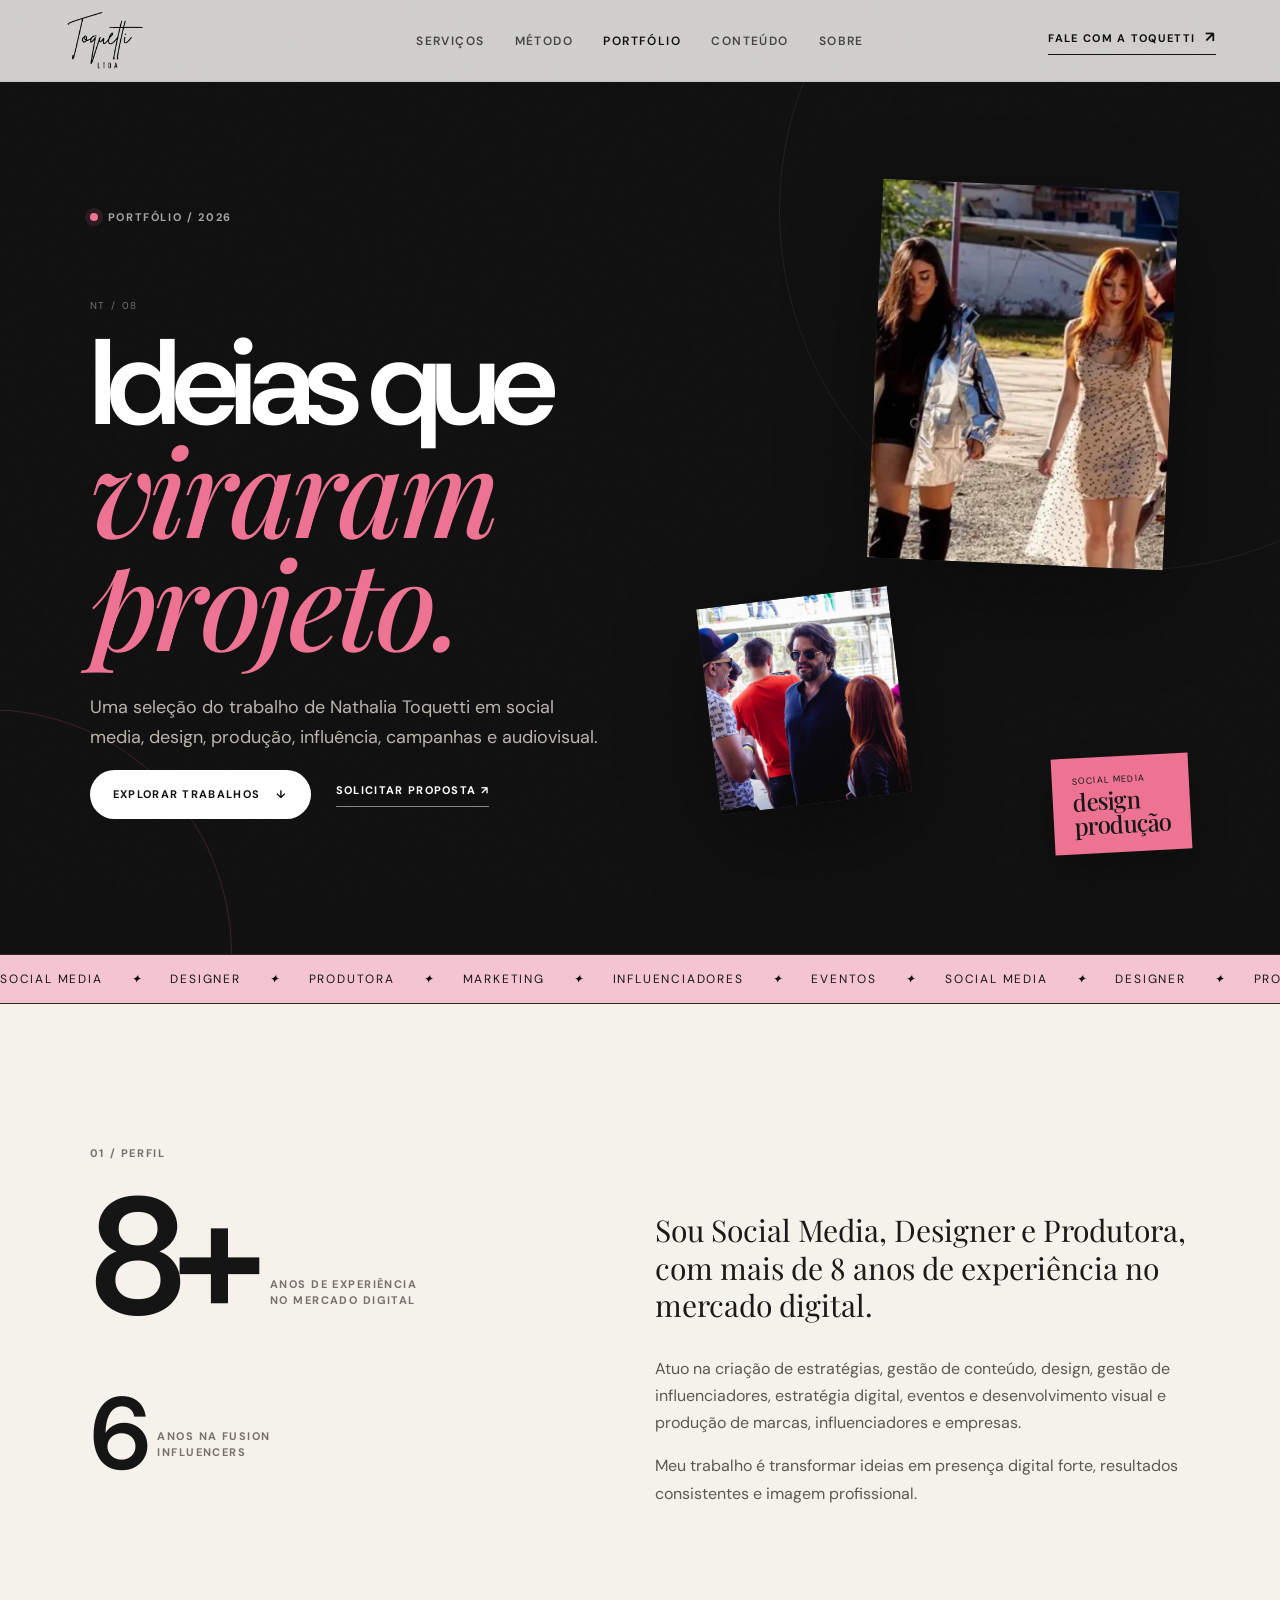
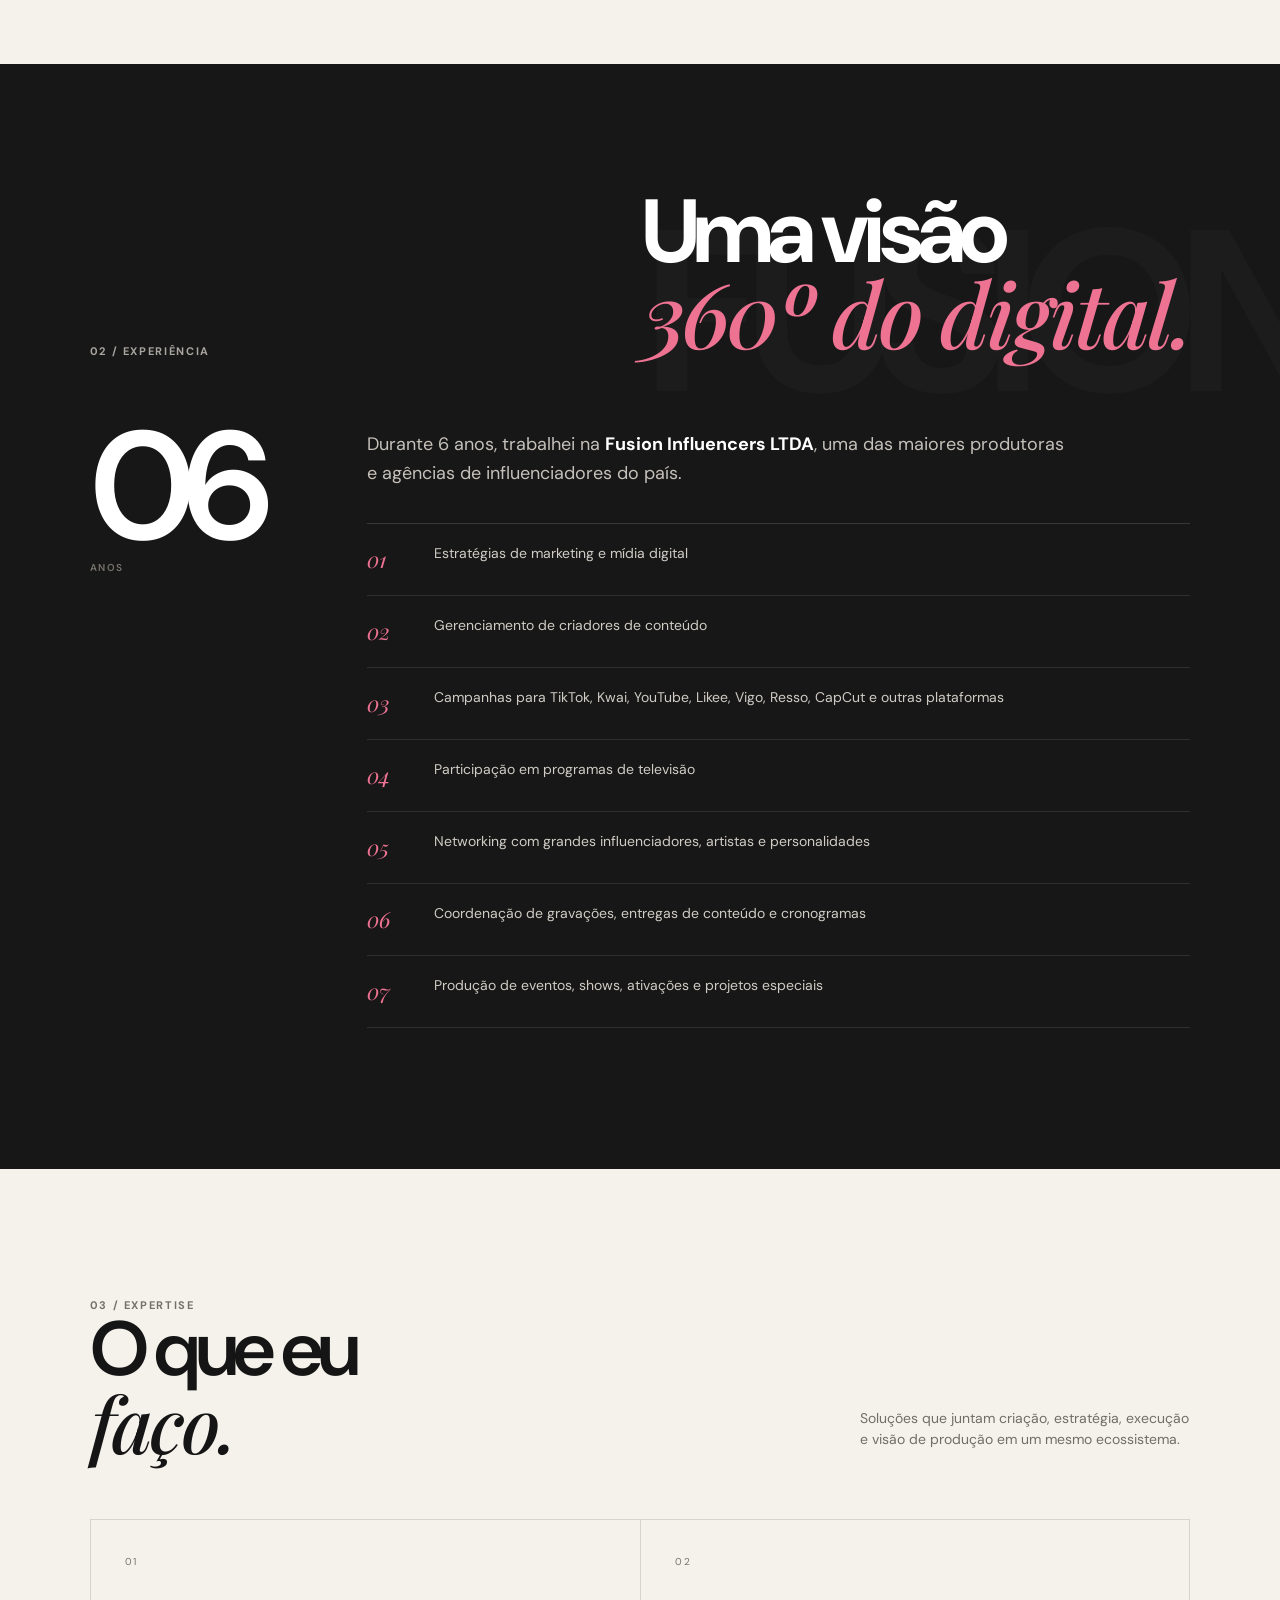
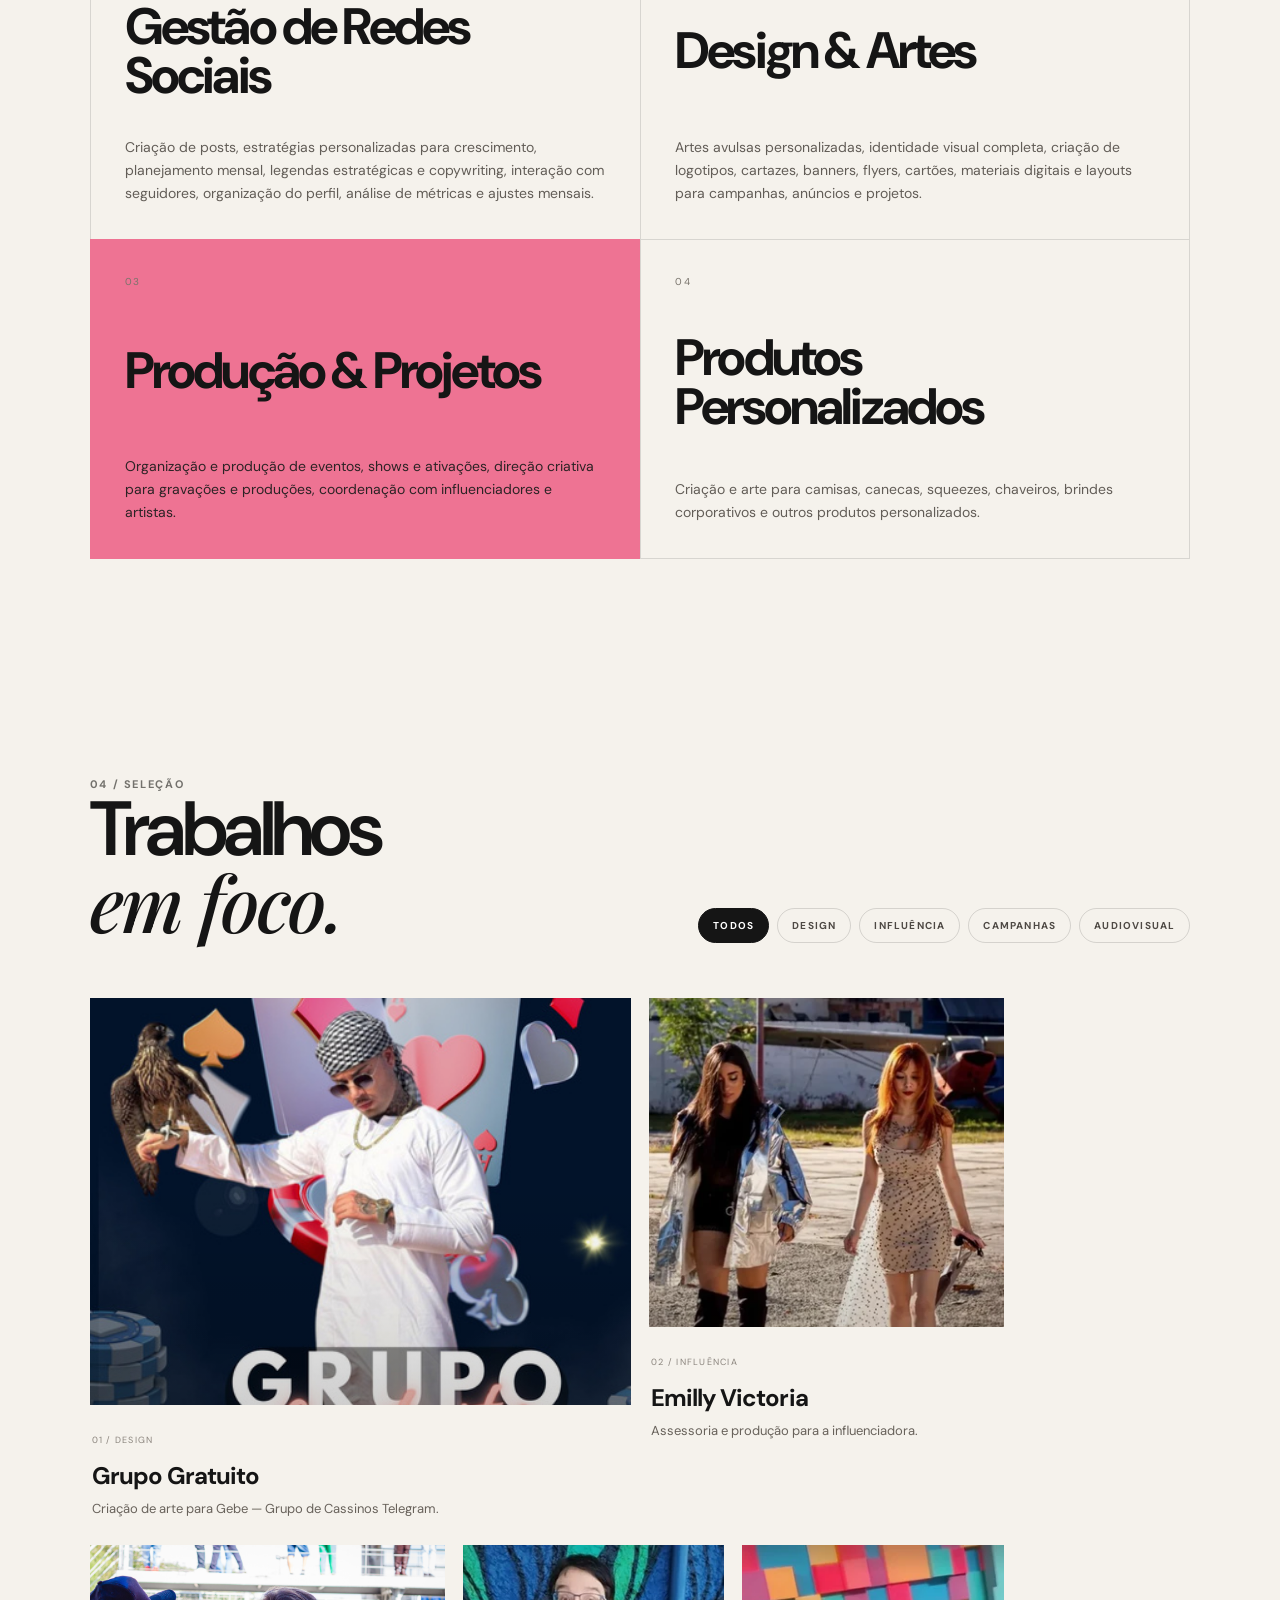
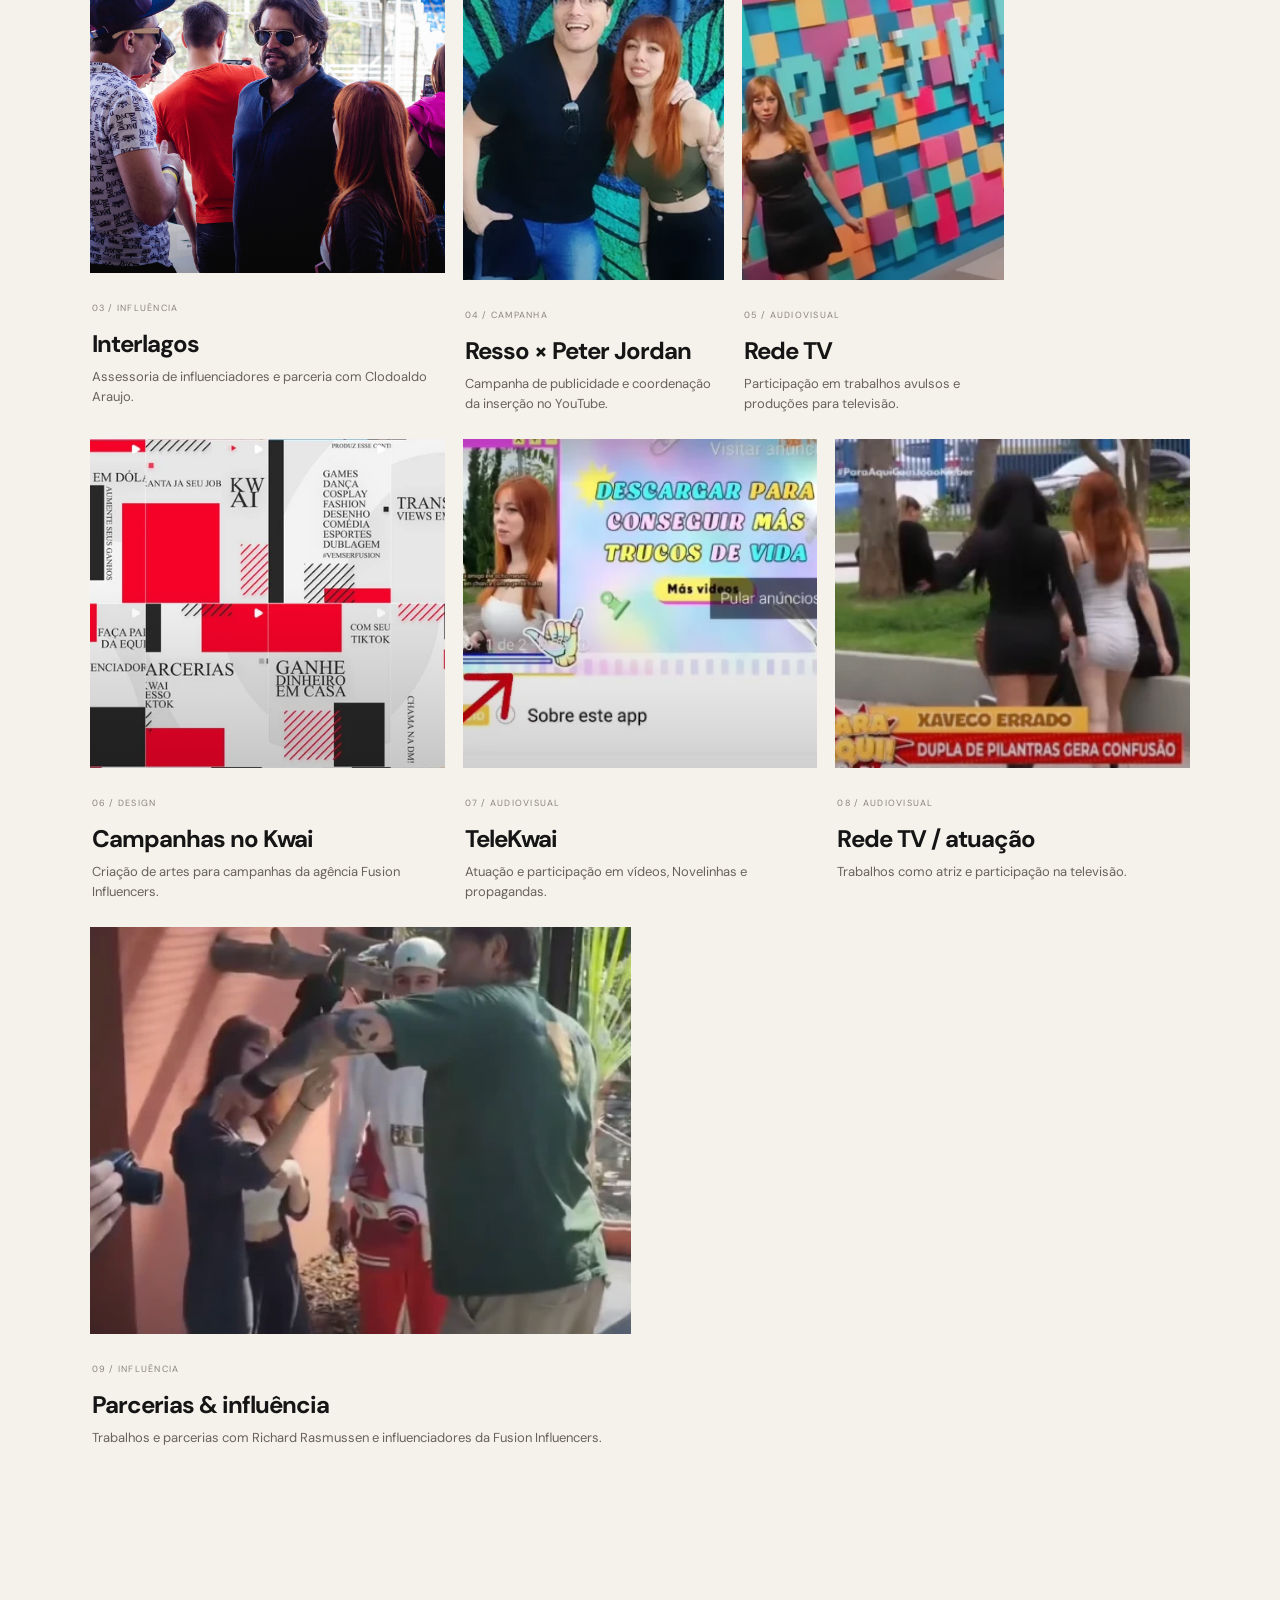
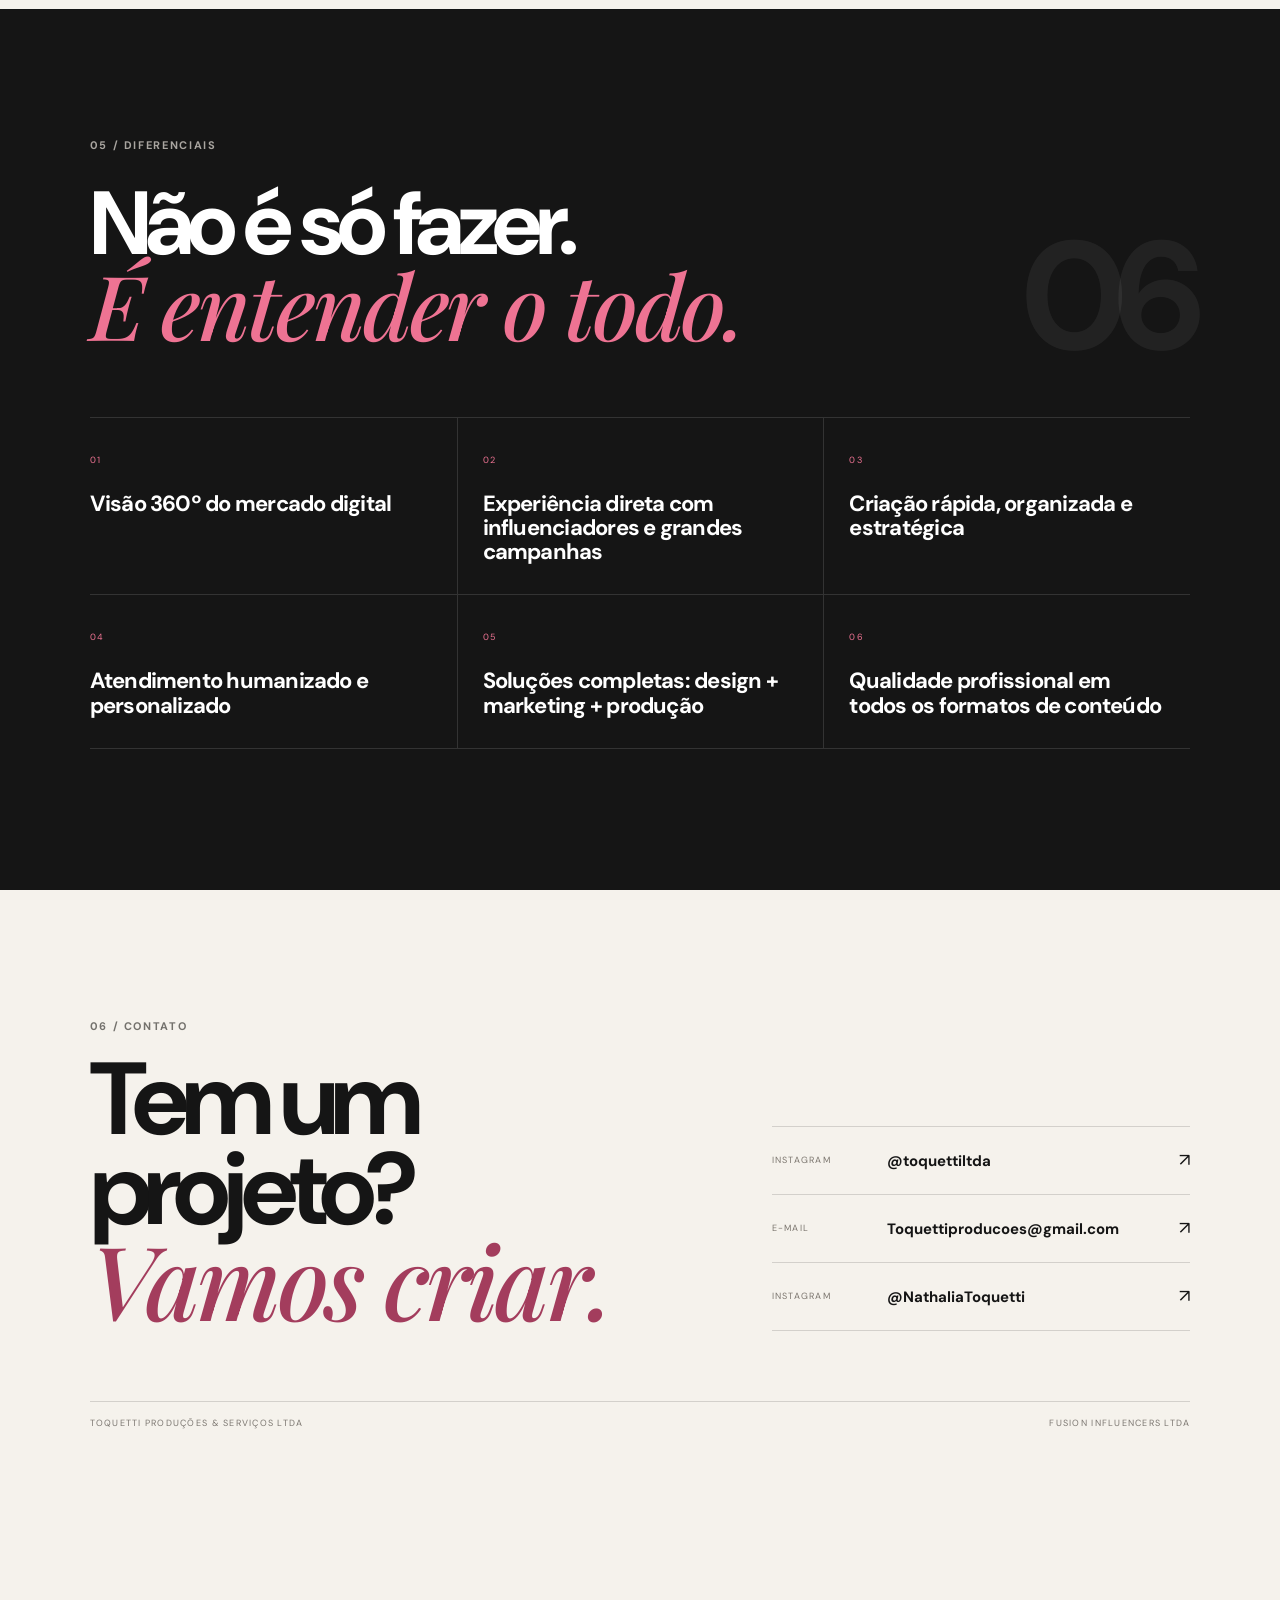
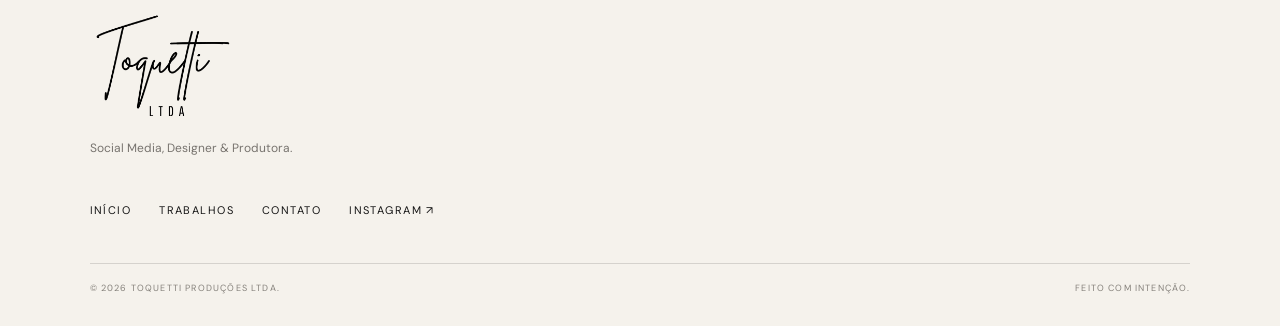
==== portfolio.html @ 1e3895ed "Atualização da logo e adicionando portfolio" ====
<!doctype html>
<html lang="pt-BR">
<head>
  <meta charset="utf-8">
  <meta name="viewport" content="width=device-width, initial-scale=1">
  <title>Portfólio | Nathalia Toquetti</title>
  <meta name="description" content="Portfólio de Nathalia Toquetti — Social Media, Designer & Produtora. Estratégia, design, influenciadores, campanhas, produção e projetos digitais.">
  <meta name="theme-color" content="#151515">
  <link rel="icon" type="image/png" href="assets/toquetti-logo.png">
  <link rel="preconnect" href="https://fonts.googleapis.com">
  <link rel="preconnect" href="https://fonts.gstatic.com" crossorigin>
  <link href="https://fonts.googleapis.com/css2?family=DM+Sans:wght@400;500;600;700&family=Playfair+Display:ital,wght@0,500;0,600;1,500&display=swap" rel="stylesheet">
  <link rel="stylesheet" href="styles.css">
  <link rel="stylesheet" href="portfolio.css">
</head>
<body class="portfolio-page">
  <div class="noise" aria-hidden="true"></div>
  <header class="site-header" id="top">
    <a class="brand" href="index.html" aria-label="Toquetti, voltar ao início">
      <img src="assets/toquetti-logo.png" alt="Logo Toquetti LTDA">
    </a>
    <nav class="nav" aria-label="Navegação principal">
      <a href="index.html#servicos">Serviços</a>
      <a href="index.html#metodo">Método</a>
      <a href="portfolio.html" aria-current="page">Portfólio</a>
      <a href="index.html#conteudo">Conteúdo</a>
      <a href="index.html#sobre">Sobre</a>
    </nav>
    <a class="header-cta" href="https://www.instagram.com/toquettiltda/" target="_blank" rel="noreferrer">fale com a Toquetti <span>↗</span></a>
  </header>

  <main>
    <section class="portfolio-hero">
      <div class="portfolio-hero-grid">
        <div class="portfolio-hero-copy reveal">
          <div class="eyebrow light"><span class="dot"></span> portfólio / 2026</div>
          <div class="portfolio-index">NT / 08</div>
          <h1>Ideias que<br><em>viraram projeto.</em></h1>
          <p>Uma seleção do trabalho de Nathalia Toquetti em social media, design, produção, influência, campanhas e audiovisual.</p>
          <div class="hero-actions">
            <a class="btn btn-light" href="#trabalhos">explorar trabalhos <span>↓</span></a>
            <a class="portfolio-text-link" href="https://www.instagram.com/toquettiltda/" target="_blank" rel="noreferrer">solicitar proposta <span>↗</span></a>
          </div>
        </div>
        <div class="portfolio-hero-media reveal reveal-delay-1">
          <div class="portfolio-hero-photo photo-main"><img src="assets/portfolio/emilly-victoria.webp" alt="Assessoria e produção para a influenciadora Emilly Victoria"></div>
          <div class="portfolio-hero-photo photo-side"><img src="assets/portfolio/clodoaldo-interlagos.jpg" alt="Assessoria de influenciadores e parceria no cartódromo de Interlagos - SP"></div>
          <div class="floating-label"><span>social media</span><strong>design</strong><strong>produção</strong></div>
        </div>
      </div>
    </section>

    <section class="portfolio-marquee" aria-label="Especialidades">
      <div class="marquee-track">
        <span>social media</span><i>✦</i><span>designer</span><i>✦</i><span>produtora</span><i>✦</i><span>marketing</span><i>✦</i><span>influenciadores</span><i>✦</i><span>eventos</span><i>✦</i>
        <span>social media</span><i>✦</i><span>designer</span><i>✦</i><span>produtora</span><i>✦</i><span>marketing</span><i>✦</i><span>influenciadores</span><i>✦</i><span>eventos</span><i>✦</i>
      </div>
    </section>

    <section class="portfolio-intro section-pad">
      <div class="section-kicker">01 / perfil</div>
      <div class="portfolio-intro-grid">
        <div>
          <div class="portfolio-bigline">8+ <span>anos de experiência<br>no mercado digital</span></div>
          <div class="portfolio-bigline small">6 <span>anos na Fusion<br>Influencers</span></div>
        </div>
        <div class="portfolio-intro-copy">
          <p class="lead">Sou Social Media, Designer e Produtora, com mais de 8 anos de experiência no mercado digital.</p>
          <p>Atuo na criação de estratégias, gestão de conteúdo, design, gestão de influenciadores, estratégia digital, eventos e desenvolvimento visual e produção de marcas, influenciadores e empresas.</p>
          <p>Meu trabalho é transformar ideias em presença digital forte, resultados consistentes e imagem profissional.</p>
        </div>
      </div>
    </section>

    <section class="experience section-pad">
      <div class="experience-top">
        <div class="section-kicker light">02 / experiência</div>
        <h2>Uma visão<br><em>360º do digital.</em></h2>
      </div>
      <div class="experience-grid">
        <div class="experience-years">06 <span>anos</span></div>
        <div class="experience-copy">
          <p>Durante 6 anos, trabalhei na <strong>Fusion Influencers LTDA</strong>, uma das maiores produtoras e agências de influenciadores do país.</p>
          <div class="experience-list">
            <div><span>01</span>Estratégias de marketing e mídia digital</div>
            <div><span>02</span>Gerenciamento de criadores de conteúdo</div>
            <div><span>03</span>Campanhas para TikTok, Kwai, YouTube, Likee, Vigo, Resso, CapCut e outras plataformas</div>
            <div><span>04</span>Participação em programas de televisão</div>
            <div><span>05</span>Networking com grandes influenciadores, artistas e personalidades</div>
            <div><span>06</span>Coordenação de gravações, entregas de conteúdo e cronogramas</div>
            <div><span>07</span>Produção de eventos, shows, ativações e projetos especiais</div>
          </div>
        </div>
      </div>
    </section>

    <section class="portfolio-services section-pad">
      <div class="section-head">
        <div><div class="section-kicker">03 / expertise</div><h2>O que eu<br><em>faço.</em></h2></div>
        <p>Soluções que juntam criação, estratégia, execução e visão de produção em um mesmo ecossistema.</p>
      </div>
      <div class="expertise-grid">
        <article><span>01</span><h3>Gestão de Redes Sociais</h3><p>Criação de posts, estratégias personalizadas para crescimento, planejamento mensal, legendas estratégicas e copywriting, interação com seguidores, organização do perfil, análise de métricas e ajustes mensais.</p></article>
        <article><span>02</span><h3>Design & Artes</h3><p>Artes avulsas personalizadas, identidade visual completa, criação de logotipos, cartazes, banners, flyers, cartões, materiais digitais e layouts para campanhas, anúncios e projetos.</p></article>
        <article class="pink-card"><span>03</span><h3>Produção & Projetos</h3><p>Organização e produção de eventos, shows e ativações, direção criativa para gravações e produções, coordenação com influenciadores e artistas.</p></article>
        <article><span>04</span><h3>Produtos Personalizados</h3><p>Criação e arte para camisas, canecas, squeezes, chaveiros, brindes corporativos e outros produtos personalizados.</p></article>
      </div>
    </section>

    <section class="work-section section-pad" id="trabalhos">
      <div class="section-head work-head">
        <div><div class="section-kicker">04 / seleção</div><h2>Trabalhos<br><em>em foco.</em></h2></div>
        <div class="filter-row" role="group" aria-label="Filtrar trabalhos">
          <button class="filter-btn is-active" data-filter="all">Todos</button>
          <button class="filter-btn" data-filter="design">Design</button>
          <button class="filter-btn" data-filter="influencia">Influência</button>
          <button class="filter-btn" data-filter="campanhas">Campanhas</button>
          <button class="filter-btn" data-filter="audiovisual">Audiovisual</button>
        </div>
      </div>

      <div class="work-grid">
        <article class="work-card work-wide" data-category="design" data-title="Criação de arte para Gebe — Grupo de Cassinos Telegram" data-type="Design & Artes" data-image="assets/portfolio/grupo-graffiti.jpg">
          <button class="work-media" aria-label="Abrir projeto Grupo Gratuito"><img src="assets/portfolio/grupo-graffiti.jpg" alt="Criação de arte para Gebe Grupo de Cassinos Telegram" loading="lazy"><span class="work-open">abrir projeto <b>↗</b></span></button>
          <div class="work-meta"><span>01 / design</span><h3>Grupo Gratuito</h3><p>Criação de arte para Gebe — Grupo de Cassinos Telegram.</p></div>
        </article>

        <article class="work-card" data-category="influencia" data-title="Assessoria e Produção para a Influenciadora Emilly Victoria" data-type="Influenciadores & Produção" data-image="assets/portfolio/emilly-victoria.webp">
          <button class="work-media" aria-label="Abrir projeto Emilly Victoria"><img src="assets/portfolio/emilly-victoria.webp" alt="Assessoria e Produção para a Influenciadora Emilly Victoria" loading="lazy"><span class="work-open">abrir projeto <b>↗</b></span></button>
          <div class="work-meta"><span>02 / influência</span><h3>Emilly Victoria</h3><p>Assessoria e produção para a influenciadora.</p></div>
        </article>

        <article class="work-card" data-category="influencia" data-title="Assessoria de Influenciadores e parceria com Clodoaldo Araujo, no cartódromo de Interlagos - SP" data-type="Influenciadores & Eventos" data-image="assets/portfolio/clodoaldo-interlagos.jpg">
          <button class="work-media" aria-label="Abrir projeto Interlagos"><img src="assets/portfolio/clodoaldo-interlagos.jpg" alt="Assessoria de influenciadores e parceria com Clodoaldo Araujo no cartódromo de Interlagos - SP" loading="lazy"><span class="work-open">abrir projeto <b>↗</b></span></button>
          <div class="work-meta"><span>03 / influência</span><h3>Interlagos</h3><p>Assessoria de influenciadores e parceria com Clodoaldo Araujo.</p></div>
        </article>

        <article class="work-card work-tall" data-category="campanhas" data-title="Campanha de Publicidade do aplicativo Resso, coordenando a inserção no YouTube do Peter Jordan" data-type="Campanha de Publicidade" data-image="assets/portfolio/resso-peter-jordan.webp">
          <button class="work-media" aria-label="Abrir campanha Resso"><img src="assets/portfolio/resso-peter-jordan.webp" alt="Campanha de publicidade do aplicativo Resso coordenada por Nathalia Toquetti" loading="lazy"><span class="work-open">abrir projeto <b>↗</b></span></button>
          <div class="work-meta"><span>04 / campanha</span><h3>Resso × Peter Jordan</h3><p>Campanha de publicidade e coordenação da inserção no YouTube.</p></div>
        </article>

        <article class="work-card work-tall" data-category="audiovisual" data-title="Participação na Rede TV em trabalhos avulsos" data-type="Audiovisual / TV" data-image="assets/portfolio/rede-tv.webp">
          <button class="work-media" aria-label="Abrir projeto Rede TV"><img src="assets/portfolio/rede-tv.webp" alt="Participação na Rede TV em trabalhos avulsos" loading="lazy"><span class="work-open">abrir projeto <b>↗</b></span></button>
          <div class="work-meta"><span>05 / audiovisual</span><h3>Rede TV</h3><p>Participação em trabalhos avulsos e produções para televisão.</p></div>
        </article>

        <article class="work-card" data-category="design" data-title="Criação de artes para campanhas no Kwai para agência Fusion Influencers" data-type="Design & Campanhas" data-image="assets/portfolio/campanhas-kwai.webp">
          <button class="work-media" aria-label="Abrir projeto Kwai"><img src="assets/portfolio/campanhas-kwai.webp" alt="Criação de artes para campanhas no Kwai para agência Fusion Influencers" loading="lazy"><span class="work-open">abrir projeto <b>↗</b></span></button>
          <div class="work-meta"><span>06 / design</span><h3>Campanhas no Kwai</h3><p>Criação de artes para campanhas da agência Fusion Influencers.</p></div>
        </article>

        <article class="work-card" data-category="audiovisual" data-title="Trabalhos como atriz e participação em vídeos no TeleKwai, Novelinhas e Propagandas" data-type="Audiovisual" data-image="assets/portfolio/telekwai.webp">
          <button class="work-media" aria-label="Abrir projeto TeleKwai"><img src="assets/portfolio/telekwai.webp" alt="Trabalhos como atriz e participação em vídeos no TeleKwai Novelinhas e Propagandas" loading="lazy"><span class="work-open">abrir projeto <b>↗</b></span></button>
          <div class="work-meta"><span>07 / audiovisual</span><h3>TeleKwai</h3><p>Atuação e participação em vídeos, Novelinhas e propagandas.</p></div>
        </article>

        <article class="work-card" data-category="audiovisual" data-title="Trabalhos como atriz e participação na Rede TV" data-type="Audiovisual / TV" data-image="assets/portfolio/rede-tv-atriz.webp">
          <button class="work-media" aria-label="Abrir projeto Rede TV atriz"><img src="assets/portfolio/rede-tv-atriz.webp" alt="Trabalhos como atriz e participação na Rede TV" loading="lazy"><span class="work-open">abrir projeto <b>↗</b></span></button>
          <div class="work-meta"><span>08 / audiovisual</span><h3>Rede TV / atuação</h3><p>Trabalhos como atriz e participação na televisão.</p></div>
        </article>

        <article class="work-card work-wide" data-category="influencia" data-title="Trabalhos e parcerias com Richard Rasmussen e influenciadores da Fusion Influencers" data-type="Influenciadores & Parcerias" data-image="assets/portfolio/richard-rasmussen.webp">
          <button class="work-media" aria-label="Abrir projeto Richard Rasmussen"><img src="assets/portfolio/richard-rasmussen.webp" alt="Trabalhos e parcerias com Richard Rasmussen e influenciadores da Fusion Influencers" loading="lazy"><span class="work-open">abrir projeto <b>↗</b></span></button>
          <div class="work-meta"><span>09 / influência</span><h3>Parcerias & influência</h3><p>Trabalhos e parcerias com Richard Rasmussen e influenciadores da Fusion Influencers.</p></div>
        </article>
      </div>
    </section>

    <section class="differentials">
      <div class="section-pad">
        <div class="section-kicker light">05 / diferenciais</div>
        <div class="diff-head"><h2>Não é só fazer.<br><em>É entender o todo.</em></h2><span>06</span></div>
        <div class="diff-grid">
          <div><span>01</span><h3>Visão 360º do mercado digital</h3></div>
          <div><span>02</span><h3>Experiência direta com influenciadores e grandes campanhas</h3></div>
          <div><span>03</span><h3>Criação rápida, organizada e estratégica</h3></div>
          <div><span>04</span><h3>Atendimento humanizado e personalizado</h3></div>
          <div><span>05</span><h3>Soluções completas: design + marketing + produção</h3></div>
          <div><span>06</span><h3>Qualidade profissional em todos os formatos de conteúdo</h3></div>
        </div>
      </div>
    </section>

    <section class="portfolio-contact section-pad" id="contato">
      <div class="portfolio-contact-grid">
        <div>
          <div class="section-kicker">06 / contato</div>
          <h2>Tem um projeto?<br><em>Vamos criar.</em></h2>
        </div>
        <div class="contact-links">
          <a href="https://www.instagram.com/toquettiltda/" target="_blank" rel="noreferrer"><span>Instagram</span><strong>@toquettiltda</strong><b>↗</b></a>
          <a href="mailto:Toquettiproducoes@gmail.com"><span>E-mail</span><strong>Toquettiproducoes@gmail.com</strong><b>↗</b></a>
          <a href="https://www.instagram.com/NathaliaToquetti/" target="_blank" rel="noreferrer"><span>Instagram</span><strong>@NathaliaToquetti</strong><b>↗</b></a>
        </div>
      </div>
      <div class="company-strip"><span>Toquetti Produções & Serviços LTDA</span><span>Fusion Influencers LTDA</span></div>
    </section>
  </main>

  <footer class="footer section-pad portfolio-footer">
    <div class="footer-brand"><img src="assets/toquetti-logo.png" alt="Toquetti LTDA"><p>Social Media, Designer & Produtora.</p></div>
    <div class="footer-links"><a href="index.html">início</a><a href="#trabalhos">trabalhos</a><a href="#contato">contato</a><a href="https://www.instagram.com/NathaliaToquetti/" target="_blank" rel="noreferrer">instagram ↗</a></div>
    <div class="footer-bottom"><span>© <span id="year"></span> Toquetti Produções Ltda.</span><span>feito com intenção.</span></div>
  </footer>

  <div class="project-modal" aria-hidden="true" role="dialog" aria-modal="true" aria-label="Detalhes do projeto">
    <div class="modal-backdrop" data-modal-close></div>
    <div class="modal-panel">
      <button class="modal-close" data-modal-close aria-label="Fechar">×</button>
      <div class="modal-image"><img src="" alt=""></div>
      <div class="modal-copy"><div class="modal-type"></div><h3 class="modal-title"></h3><p>Projeto apresentado no portfólio de Nathalia Toquetti.</p><a class="btn btn-dark" href="https://www.instagram.com/toquettiltda/" target="_blank" rel="noreferrer">falar sobre um projeto <span>↗</span></a></div>
    </div>
  </div>

  <script src="script.js"></script>
  <script src="portfolio.js"></script>
</body>
</html>
---- styles.css ----
:root{
  --ink:#111111;
  --paper:#f6f5f1;
  --white:#ffffff;
  --line:rgba(17,17,17,.14);
  --muted:#6f6d69;
  --pink:#ee7393;
  --pink-soft:#f5c4d2;
  --shadow:0 30px 80px rgba(17,17,17,.12);
  --display:'Playfair Display', Georgia, serif;
  --sans:'DM Sans', Arial, sans-serif;
}
*{box-sizing:border-box}
html{scroll-behavior:smooth}
body{margin:0;background:var(--paper);color:var(--ink);font-family:var(--sans);line-height:1.5;overflow-x:hidden}
body:before{content:"";position:fixed;inset:0;background:linear-gradient(120deg,transparent 30%,rgba(0,0,0,.018) 50%,transparent 70%);pointer-events:none;z-index:-1}
a{color:inherit;text-decoration:none}
img{max-width:100%;display:block}
button,a{ -webkit-tap-highlight-color:transparent}
.noise{position:fixed;inset:0;pointer-events:none;opacity:.035;z-index:20;background-image:url("data:image/svg+xml,%3Csvg viewBox='0 0 160 160' xmlns='http://www.w3.org/2000/svg'%3E%3Cfilter id='n'%3E%3CfeTurbulence type='fractalNoise' baseFrequency='.85' numOctaves='3' stitchTiles='stitch'/%3E%3C/filter%3E%3Crect width='100%25' height='100%25' filter='url(%23n)' opacity='.35'/%3E%3C/svg%3E")}
.site-header{height:82px;display:grid;grid-template-columns:1fr auto 1fr;align-items:center;gap:24px;padding:0 5vw;position:sticky;top:0;z-index:15;background:rgba(246,245,241,.84);backdrop-filter:blur(16px);border-bottom:1px solid rgba(17,17,17,.07)}
.brand img{width:82px;height:auto;object-fit:contain}
.nav{display:flex;gap:30px;font-size:12px;text-transform:uppercase;letter-spacing:.12em;font-weight:600}
.nav a{opacity:.72;transition:.2s}.nav a:hover{opacity:1}
.header-cta{justify-self:end;font-size:11px;text-transform:uppercase;letter-spacing:.12em;font-weight:700;border-bottom:1px solid var(--ink);padding-bottom:5px}
.header-cta span{font-size:15px;margin-left:5px}
.section-pad{padding-left:7vw;padding-right:7vw}
.hero{min-height:calc(100vh - 82px);display:grid;grid-template-columns:1.02fr .98fr;gap:4vw;align-items:center;padding-top:7vw;padding-bottom:7vw;position:relative}
.hero-copy{max-width:720px}
.eyebrow,.section-kicker{font-size:11px;font-weight:700;text-transform:uppercase;letter-spacing:.15em;color:#73716c}
.eyebrow{display:inline-flex;align-items:center;gap:10px}.dot{width:8px;height:8px;background:var(--pink);border-radius:50%;box-shadow:0 0 0 5px rgba(238,115,147,.12)}
h1{font-size:clamp(60px,9vw,138px);line-height:.86;letter-spacing:-.07em;margin:25px 0 30px;font-weight:600}
h1 em,h2 em{font-family:var(--display);font-weight:500;letter-spacing:-.035em}
.hero-lead{max-width:590px;font-size:clamp(16px,1.55vw,20px);line-height:1.62;color:#4f4d49;margin:0 0 34px}
.hero-actions{display:flex;align-items:center;gap:25px;flex-wrap:wrap}.btn{display:inline-flex;align-items:center;gap:16px;padding:16px 23px;border-radius:999px;text-transform:uppercase;letter-spacing:.12em;font-size:11px;font-weight:700;transition:transform .2s,box-shadow .2s}.btn:hover{transform:translateY(-2px);box-shadow:0 14px 30px rgba(0,0,0,.12)}.btn-dark{background:var(--ink);color:white}.btn-light{background:white;color:var(--ink)}.text-link,.arrow-link{font-size:11px;text-transform:uppercase;letter-spacing:.12em;font-weight:700}.text-link span,.arrow-link span{margin-left:8px;font-size:16px}.hero-meta{display:flex;align-items:center;gap:12px;margin-top:64px;font-size:10px;text-transform:uppercase;letter-spacing:.12em;color:#8a8883}.meta-line{width:34px;height:1px;background:#b9b7b1}
.hero-art{height:720px;position:relative;min-height:520px}.hero-card{position:absolute;background:#eee;box-shadow:var(--shadow);overflow:hidden}.hero-card img{width:100%;height:100%;object-fit:cover}.hero-card-main{width:min(440px,62%);aspect-ratio:.82;right:6%;top:6%;transform:rotate(3.2deg)}.hero-card-float{width:min(255px,38%);aspect-ratio:.8;left:5%;bottom:12%;transform:rotate(-7deg);box-shadow:0 20px 50px rgba(17,17,17,.17)}.hero-badge{position:absolute;right:0;bottom:8%;padding:17px 20px;border:1px solid var(--ink);background:var(--paper);font-size:10px;line-height:1.25;text-transform:uppercase;letter-spacing:.13em;transform:rotate(-4deg);z-index:3}.hero-badge strong{font-size:18px;letter-spacing:-.02em}.hero-orbit{position:absolute;border-radius:50%;border:1px solid rgba(17,17,17,.15)}.orbit-a{width:510px;height:510px;right:-6%;top:11%}.orbit-b{width:260px;height:260px;left:-2%;bottom:8%}
.marquee{overflow:hidden;border-top:1px solid var(--line);border-bottom:1px solid var(--line);background:#141414;color:white}.marquee-track{display:flex;width:max-content;align-items:center;gap:28px;padding:15px 0;font-size:12px;text-transform:uppercase;letter-spacing:.15em;animation:marquee 28s linear infinite}.marquee i{color:var(--pink);font-style:normal}@keyframes marquee{to{transform:translateX(-50%)}}
.intro{padding-top:11vw;padding-bottom:11vw}.intro-grid{display:grid;grid-template-columns:1.3fr .7fr;gap:9vw;margin-top:28px}.intro h2,.section-head h2,.method h2,.about h2{font-size:clamp(42px,6vw,82px);letter-spacing:-.06em;line-height:.94;font-weight:600;margin:0}.intro-text{align-self:end;font-size:17px;color:#5a5753}.intro-text p{margin:0 0 18px}.arrow-link{display:inline-block;margin-top:12px;border-bottom:1px solid var(--ink);padding-bottom:8px}
.section-head{display:flex;justify-content:space-between;align-items:end;gap:60px;margin-bottom:55px}.section-head>p{max-width:330px;color:#706e69;font-size:14px}.services{padding-bottom:12vw}.service-grid{display:grid;grid-template-columns:1fr 1fr}.service-card{min-height:390px;padding:34px;display:flex;flex-direction:column;justify-content:space-between;border:1px solid var(--line);position:relative;overflow:hidden;transition:transform .25s,box-shadow .25s}.service-card:hover{transform:translateY(-6px);box-shadow:0 24px 48px rgba(17,17,17,.08)}.service-card:nth-child(1),.service-card:nth-child(2){border-bottom:0}.service-card:nth-child(odd){border-right:0}.service-card h3{font-size:clamp(34px,4vw,55px);margin:15px 0 14px;letter-spacing:-.06em;line-height:.92}.service-card p{max-width:380px;color:#5c5954;font-size:14px}.service-card a{display:inline-block;margin-top:18px;font-size:10px;text-transform:uppercase;letter-spacing:.13em;font-weight:700;border-bottom:1px solid currentColor;padding-bottom:6px}.service-label{font-size:10px;text-transform:uppercase;letter-spacing:.14em}.service-symbol{position:absolute;right:32px;top:28px;font-size:36px}.number{font-size:10px;opacity:.55}.service-dark{background:var(--ink);color:white;border-color:var(--ink)}.service-dark p{color:#b9b6af}.service-dark a{color:white}.service-pink{background:var(--pink);border-color:var(--pink)}.service-pink p{color:#27201f}.service-pink a{color:#241d1f}
.manifesto{background:#171717;color:white;min-height:630px;display:flex;align-items:center;justify-content:center;padding:80px 7vw;position:relative;overflow:hidden}.manifesto:before,.manifesto:after{content:"";position:absolute;border-radius:50%;border:1px solid rgba(255,255,255,.13)}.manifesto:before{width:600px;height:600px;right:-170px;top:-170px}.manifesto:after{width:440px;height:440px;left:-140px;bottom:-160px}.manifesto-inner{text-align:center;position:relative;z-index:1}.manifesto-small{font-size:10px;letter-spacing:.18em;text-transform:uppercase;color:#aaa7a1}.manifesto h2{font-size:clamp(64px,11vw,150px);line-height:.86;letter-spacing:-.07em;margin:18px 0 48px}.manifesto h2 em{color:var(--pink)}.manifesto-mark{font-family:var(--display);font-style:italic;font-size:28px;opacity:.88}.manifesto-mark span{font:10px var(--sans);vertical-align:top;margin-left:3px}
.method{padding-top:12vw;padding-bottom:12vw}.method-grid{display:grid;grid-template-columns:.8fr 1.2fr;gap:12vw;margin-top:30px}.method-copy p{color:#66625d;max-width:470px;font-size:15px}.steps{border-top:1px solid var(--line)}.step{display:grid;grid-template-columns:56px 1fr;gap:26px;padding:28px 0;border-bottom:1px solid var(--line)}.step>span{font-family:var(--display);font-size:28px;font-style:italic}.step h3{margin:0 0 5px;font-size:26px;letter-spacing:-.035em}.step p{margin:0;color:#6d6963;font-size:14px}
.content{padding-bottom:12vw}.content-head{align-items:center}.content-grid{display:grid;grid-template-columns:repeat(12,1fr);grid-auto-rows:230px;gap:17px}.post{margin:0;position:relative;overflow:hidden;background:#ddd;min-height:0}.post img{width:100%;height:100%;object-fit:cover;transition:transform .45s ease}.post:hover img{transform:scale(1.035)}.post:after{content:"";position:absolute;inset:0;background:linear-gradient(to top,rgba(0,0,0,.56),transparent 50%);pointer-events:none}.post figcaption{position:absolute;left:20px;right:20px;bottom:18px;z-index:1;color:white;display:flex;flex-direction:column;gap:4px}.post figcaption span{font-size:9px;text-transform:uppercase;letter-spacing:.14em;opacity:.78}.post figcaption b{font-size:15px}.post-large{grid-column:span 6;grid-row:span 2}.post:nth-child(2),.post:nth-child(3),.post:nth-child(5),.post:nth-child(6){grid-column:span 3}.post-accent{grid-column:span 3;grid-row:span 2}.post-accent img{object-position:center}.post-accent:before{content:"";position:absolute;width:100px;height:100px;border-radius:50%;border:1px solid rgba(255,255,255,.5);top:16px;right:16px;z-index:1}
.about{display:grid;grid-template-columns:1fr 1fr;gap:10vw;align-items:center;padding-top:11vw;padding-bottom:12vw;background:#eceae5}.about-art{position:relative;min-height:650px}.about-frame{width:68%;aspect-ratio:.78;position:absolute;left:8%;top:9%;transform:rotate(-3.5deg);box-shadow:var(--shadow);overflow:hidden;background:white}.about-frame img{height:100%;width:100%;object-fit:cover}.about-sticker{position:absolute;right:2%;bottom:10%;width:200px;height:200px;border-radius:50%;display:flex;align-items:center;justify-content:center;text-align:center;background:var(--pink);font-size:12px;text-transform:uppercase;letter-spacing:.1em;line-height:1.35;transform:rotate(7deg);box-shadow:0 20px 40px rgba(17,17,17,.11)}.about-sticker em{font-family:var(--display);font-size:20px;display:block;text-transform:none;letter-spacing:0}.about-copy p{color:#5f5c57;font-size:16px;max-width:500px}.about-signature{margin-top:48px;border-top:1px solid var(--line);padding-top:18px;display:flex;flex-direction:column;gap:4px;width:260px}.about-signature span{font-size:9px;text-transform:uppercase;letter-spacing:.14em;color:#76726d}.about-signature strong{font-family:var(--display);font-style:italic;font-weight:500;font-size:42px}
.cta{padding-top:10vw;padding-bottom:10vw}.cta-box{background:var(--ink);color:white;min-height:720px;padding:35px 5%;position:relative;overflow:hidden;display:flex;flex-direction:column;justify-content:space-between}.cta-box:before{content:"";position:absolute;width:720px;height:720px;border:1px solid rgba(255,255,255,.11);border-radius:50%;right:-260px;top:-220px}.cta-box:after{content:"";position:absolute;width:430px;height:430px;border:1px solid rgba(238,115,147,.32);border-radius:50%;left:-180px;bottom:-190px}.cta-top{display:flex;justify-content:space-between;color:#aaa69f;font-size:9px;text-transform:uppercase;letter-spacing:.16em;position:relative;z-index:1}.cta-content{position:relative;z-index:1;max-width:790px;margin-left:5%;padding:80px 0}.cta-overline{font-size:10px;text-transform:uppercase;letter-spacing:.16em;color:var(--pink)}.cta h2{font-size:clamp(58px,9vw,128px);line-height:.86;letter-spacing:-.07em;margin:22px 0}.cta h2 em{color:var(--pink)}.cta-content>p:not(.cta-overline){max-width:500px;color:#c1bdb5;font-size:15px;margin-bottom:30px}.cta-word{font-size:clamp(80px,16vw,240px);font-weight:700;letter-spacing:-.08em;color:rgba(255,255,255,.055);position:absolute;left:2%;bottom:-25px;white-space:nowrap}
.footer{padding-top:7vw;padding-bottom:30px}.footer-brand img{width:120px}.footer-brand p{font-size:12px;color:#77736e;margin:16px 0 0}.footer-links{display:flex;gap:28px;margin-top:45px;font-size:11px;text-transform:uppercase;letter-spacing:.13em}.footer-bottom{display:flex;justify-content:space-between;border-top:1px solid var(--line);margin-top:45px;padding-top:18px;font-size:9px;text-transform:uppercase;letter-spacing:.13em;color:#85817b}
.reveal{opacity:0;transform:translateY(26px);animation:reveal .85s ease forwards}.reveal-delay-1{animation-delay:.12s}@keyframes reveal{to{opacity:1;transform:none}}
@media(max-width:960px){.site-header{grid-template-columns:1fr auto}.nav{display:none}.hero{grid-template-columns:1fr;min-height:auto;padding-top:11vw}.hero-art{height:580px;margin-top:2vw}.hero-card-main{right:12%;width:52%}.hero-card-float{left:8%;width:31%}.intro-grid,.method-grid,.about{grid-template-columns:1fr;gap:55px}.service-grid{grid-template-columns:1fr}.service-card{border-right:1px solid var(--line)!important;border-bottom:0}.service-card:last-child{border-bottom:1px solid var(--line)}.post-large{grid-column:span 8}.post-accent{grid-column:span 4}.post:nth-child(2),.post:nth-child(3),.post:nth-child(5),.post:nth-child(6){grid-column:span 4}.about-art{min-height:580px}.cta-box{min-height:650px}}
@media(max-width:640px){.section-pad{padding-left:5.5vw;padding-right:5.5vw}.site-header{height:70px;padding:0 5.5vw}.brand img{width:72px}.header-cta{font-size:9px}.hero{padding-top:16vw}.hero h1{font-size:18vw}.hero-art{height:500px}.hero-card-main{width:61%;right:5%}.hero-card-float{width:40%;left:2%;bottom:8%}.hero-badge{font-size:8px;right:1%;bottom:3%}.hero-badge strong{font-size:15px}.hero-orbit{display:none}.hero-meta{margin-top:42px}.intro,.method,.content,.about,.cta{padding-top:18vw;padding-bottom:18vw}.intro-grid{margin-top:20px}.section-head{display:block}.section-head>p{margin-top:20px}.service-card{min-height:340px;padding:27px}.service-card h3{font-size:42px}.manifesto{min-height:520px;padding:60px 5vw}.manifesto h2{font-size:18vw}.method-grid{margin-top:20px}.step{grid-template-columns:43px 1fr;gap:15px}.step h3{font-size:23px}.content-grid{grid-template-columns:1fr 1fr;grid-auto-rows:180px;gap:10px}.post-large{grid-column:span 2;grid-row:span 2}.post-accent,.post:nth-child(2),.post:nth-child(3),.post:nth-child(5),.post:nth-child(6){grid-column:span 1;grid-row:span 1}.post figcaption{left:10px;right:8px;bottom:10px}.post figcaption b{font-size:12px}.about-art{min-height:470px}.about-frame{width:72%;left:4%}.about-sticker{width:155px;height:155px;font-size:9px;right:0;bottom:6%}.about-copy h2{font-size:17vw}.cta-box{min-height:610px;padding:25px 7%}.cta-content{margin-left:0;padding:50px 0}.cta h2{font-size:16vw}.cta-word{font-size:29vw}.footer-links{flex-wrap:wrap;gap:15px}.footer-bottom{display:block;line-height:1.8}.footer-bottom span{display:block}}
@media(prefers-reduced-motion:reduce){html{scroll-behavior:auto}.marquee-track{animation:none}.reveal{opacity:1;transform:none;animation:none}}
---- portfolio.css ----
/* Header: intentionally identical to the main page */
.portfolio-page{background:#111;color:#f7f5ef}
.portfolio-page .site-header{height:82px;display:grid;grid-template-columns:1fr auto 1fr;align-items:center;gap:24px;padding:0 5vw;position:sticky;top:0;z-index:15;background:rgba(246,245,241,.84);backdrop-filter:blur(16px);border-bottom:1px solid rgba(17,17,17,.07);color:var(--ink)}
.portfolio-page .brand img{width:82px;height:auto;object-fit:contain}
.portfolio-page .nav{display:flex;gap:30px;font-size:12px;text-transform:uppercase;letter-spacing:.12em;font-weight:600;color:var(--ink)}
.portfolio-page .nav a{color:var(--ink);opacity:.72;transition:.2s}
.portfolio-page .nav a:hover,.portfolio-page .nav a[aria-current="page"]{opacity:1}
.portfolio-page .header-cta{justify-self:end;font-size:11px;text-transform:uppercase;letter-spacing:.12em;font-weight:700;border-bottom:1px solid var(--ink);padding-bottom:5px;color:var(--ink)}
.portfolio-page .header-cta span{font-size:15px;margin-left:5px}
.portfolio-hero{min-height:calc(100vh - 82px);padding:7vw 7vw 8vw;display:flex;align-items:center;background:#111;overflow:hidden;position:relative}
.portfolio-hero:before{content:"";position:absolute;width:56vw;height:56vw;border:1px solid rgba(255,255,255,.07);border-radius:50%;right:-17vw;top:-18vw}
.portfolio-hero:after{content:"";position:absolute;width:38vw;height:38vw;border:1px solid rgba(238,115,147,.18);border-radius:50%;left:-20vw;bottom:-19vw}
.portfolio-hero-grid{display:grid;grid-template-columns:1fr .95fr;gap:7vw;width:100%;align-items:center;position:relative;z-index:1}
.portfolio-hero-copy{max-width:760px;position:relative}
.eyebrow.light,.portfolio-page .section-kicker.light{color:#a9a5a0}
.portfolio-index{font-size:10px;text-transform:uppercase;letter-spacing:.18em;color:#76716d;margin-top:70px}
.portfolio-hero h1{font-size:clamp(66px,9.5vw,146px);margin:18px 0 30px;color:#fff}
.portfolio-hero h1 em{color:var(--pink)}
.portfolio-hero-copy>p{max-width:600px;font-size:18px;line-height:1.65;color:#bab5ae}
.portfolio-text-link{font-size:11px;text-transform:uppercase;letter-spacing:.12em;font-weight:700;color:#fff;border-bottom:1px solid rgba(255,255,255,.5);padding-bottom:8px}
.portfolio-hero-media{min-height:680px;position:relative}
.portfolio-hero-photo{position:absolute;overflow:hidden;background:#2a2a2a;box-shadow:0 32px 90px rgba(0,0,0,.35)}
.portfolio-hero-photo img{width:100%;height:100%;object-fit:cover}
.photo-main{width:60%;aspect-ratio:.78;right:4%;top:2%;transform:rotate(2.5deg)}
.photo-side{width:39%;aspect-ratio:.93;left:2%;bottom:7%;transform:rotate(-7deg)}
.floating-label{position:absolute;right:0;bottom:0;display:flex;flex-direction:column;align-items:flex-start;padding:17px 20px;background:var(--pink);color:#171717;text-transform:uppercase;letter-spacing:.13em;font-size:9px;transform:rotate(-3deg);box-shadow:0 18px 36px rgba(0,0,0,.22)}
.floating-label strong{font-family:var(--display);font-size:24px;text-transform:none;letter-spacing:-.03em;font-weight:500;line-height:1}
.portfolio-marquee{background:#f5c4d2;color:#161616;border-top:1px solid #2c2627;border-bottom:1px solid #2c2627;overflow:hidden}
.portfolio-marquee .marquee-track{color:#161616;animation-duration:31s}
.portfolio-marquee .marquee-track i{color:#111}
.portfolio-intro{background:#f5f2ec;color:#151515;padding-top:11vw;padding-bottom:11vw}
.portfolio-intro-grid{display:grid;grid-template-columns:.9fr 1.1fr;gap:10vw;margin-top:35px}
.portfolio-bigline{display:flex;align-items:flex-end;gap:16px;font-size:clamp(80px,13vw,190px);line-height:.75;letter-spacing:-.08em;font-weight:600}
.portfolio-bigline span{font-size:11px;line-height:1.45;letter-spacing:.13em;text-transform:uppercase;color:#77716a;font-weight:700;margin-bottom:12px}
.portfolio-bigline.small{font-size:clamp(58px,8vw,110px);margin-top:75px}
.portfolio-intro-copy{padding-top:16px;max-width:650px}
.portfolio-intro-copy p{font-size:16px;color:#5c5852;line-height:1.7}
.portfolio-intro-copy .lead{font-family:var(--display);font-size:30px;line-height:1.25;color:#1c1a18;margin-top:0}
.experience{background:#171717;color:#fff;padding-top:10vw;padding-bottom:11vw;position:relative;overflow:hidden}
.experience:before{content:"FUSION";position:absolute;right:-3vw;top:6vw;font-size:18vw;font-weight:700;letter-spacing:-.08em;color:rgba(255,255,255,.025)}
.experience-top{display:flex;justify-content:space-between;gap:50px;align-items:flex-end;position:relative;z-index:1}
.experience-top h2{font-size:clamp(52px,7vw,100px);line-height:.9;letter-spacing:-.065em;margin:0}
.experience-top h2 em{color:var(--pink)}
.experience-grid{display:grid;grid-template-columns:.35fr 1.65fr;gap:8vw;margin-top:70px;position:relative;z-index:1}
.experience-years{font-size:clamp(80px,12vw,170px);line-height:.75;font-weight:600;letter-spacing:-.08em}
.experience-years span{display:block;margin-top:16px;font-size:10px;line-height:1.4;text-transform:uppercase;letter-spacing:.16em;color:#77736d}
.experience-copy>p{font-size:18px;line-height:1.65;color:#c5c1ba;max-width:700px;margin-top:0}
.experience-copy strong{color:#fff}
.experience-list{border-top:1px solid rgba(255,255,255,.14);margin-top:34px}
.experience-list div{display:grid;grid-template-columns:45px 1fr;gap:22px;padding:19px 0;border-bottom:1px solid rgba(255,255,255,.1);font-size:14px;color:#d0ccc5}
.experience-list span{font-family:var(--display);font-style:italic;color:var(--pink);font-size:22px}
.portfolio-services{background:#f5f2ec;color:#151515;padding-top:10vw;padding-bottom:12vw}
.portfolio-services .section-head{margin-bottom:55px}
.expertise-grid{display:grid;grid-template-columns:1fr 1fr}
.expertise-grid article{min-height:320px;border:1px solid rgba(17,17,17,.13);padding:34px;display:flex;flex-direction:column;justify-content:space-between}
.expertise-grid article:nth-child(1),.expertise-grid article:nth-child(2){border-bottom:0}
.expertise-grid article:nth-child(1),.expertise-grid article:nth-child(3){border-right:0}
.expertise-grid article>span{font-size:10px;letter-spacing:.15em;color:#78736b}
.expertise-grid h3{font-size:clamp(34px,4vw,55px);line-height:.95;letter-spacing:-.055em;margin:15px 0 16px}
.expertise-grid p{max-width:520px;color:#625d57;font-size:14px;line-height:1.65;margin:0}
.expertise-grid .pink-card{background:var(--pink);border-color:var(--pink)}
.expertise-grid .pink-card p{color:#2c2325}
.work-section{background:#f5f2ec;color:#151515;padding-top:5vw;padding-bottom:12vw}
.work-head{align-items:end}
.filter-row{display:flex;gap:8px;flex-wrap:wrap;justify-content:flex-end}
.filter-btn{appearance:none;border:1px solid rgba(17,17,17,.14);background:transparent;padding:10px 14px;border-radius:999px;font:700 10px var(--sans);text-transform:uppercase;letter-spacing:.12em;cursor:pointer;color:#4e4944;transition:all .2s}
.filter-btn:hover,.filter-btn.is-active{background:#151515;color:#fff;border-color:#151515}
.work-grid{display:grid;grid-template-columns:repeat(12,1fr);gap:18px}
.work-card{grid-column:span 4}
.work-card.work-wide{grid-column:span 6}
.work-card.work-tall{grid-column:span 3}
.work-card.is-hidden{display:none}
.work-media{width:100%;aspect-ratio:1.08;border:0;padding:0;background:#ddd;cursor:pointer;position:relative;overflow:hidden;text-align:left}
.work-wide .work-media{aspect-ratio:1.33}
.work-tall .work-media{aspect-ratio:.78}
.work-media img{width:100%;height:100%;object-fit:cover;transition:transform .55s cubic-bezier(.2,.7,.2,1);filter:saturate(.96)}
.work-media:after{content:"";position:absolute;inset:0;background:linear-gradient(to top,rgba(0,0,0,.62),rgba(0,0,0,0) 55%);opacity:.3;transition:.25s}
.work-media:hover img{transform:scale(1.045)}
.work-media:hover:after{opacity:.65}
.work-open{position:absolute;left:18px;bottom:18px;z-index:2;color:#fff;font-size:9px;text-transform:uppercase;letter-spacing:.14em;opacity:0;transform:translateY(6px);transition:.25s}
.work-open b{font-size:17px;margin-left:8px}
.work-media:hover .work-open,.work-media:focus-visible .work-open{opacity:1;transform:none}
.work-meta{padding:14px 2px 8px}
.work-meta span{font-size:9px;text-transform:uppercase;letter-spacing:.14em;color:#8a847d}
.work-meta h3{font-size:24px;letter-spacing:-.04em;margin:8px 0 5px}
.work-meta p{margin:0;color:#68625b;font-size:13px;line-height:1.5}
.differentials{background:#151515;color:#fff;padding-top:10vw;padding-bottom:11vw;overflow:hidden}
.diff-head{display:flex;align-items:flex-end;justify-content:space-between;gap:30px;margin-top:30px}
.diff-head h2{font-size:clamp(50px,7vw,100px);line-height:.9;letter-spacing:-.065em;margin:0}.diff-head h2 em{color:var(--pink)}
.diff-head>span{font-size:12vw;line-height:.7;font-weight:700;letter-spacing:-.09em;color:rgba(255,255,255,.06)}
.diff-grid{display:grid;grid-template-columns:repeat(3,1fr);margin-top:65px;border-top:1px solid rgba(255,255,255,.13)}
.diff-grid div{padding:28px 22px 30px 0;border-bottom:1px solid rgba(255,255,255,.13);min-height:150px}
.diff-grid div:nth-child(3n+2),.diff-grid div:nth-child(3n+3){padding-left:25px;border-left:1px solid rgba(255,255,255,.13)}
.diff-grid span{font-size:9px;letter-spacing:.13em;color:var(--pink)}
.diff-grid h3{font-size:22px;line-height:1.1;letter-spacing:-.035em;max-width:320px;margin:22px 0 0}
.portfolio-contact{background:#f5f2ec;color:#151515;padding-top:10vw;padding-bottom:7vw}
.portfolio-contact-grid{display:grid;grid-template-columns:1.15fr .85fr;gap:9vw;align-items:end}
.portfolio-contact h2{font-size:clamp(58px,8vw,120px);line-height:.88;letter-spacing:-.07em;margin:20px 0 0}.portfolio-contact h2 em{color:#a33d5d}
.contact-links{border-top:1px solid rgba(17,17,17,.15)}
.contact-links a{display:grid;grid-template-columns:100px 1fr 20px;gap:15px;align-items:center;border-bottom:1px solid rgba(17,17,17,.15);padding:20px 0}
.contact-links a span{font-size:9px;text-transform:uppercase;letter-spacing:.14em;color:#7b756e}.contact-links a strong{font-size:15px}.contact-links a b{font-size:18px;font-weight:400;text-align:right}.contact-links a:hover strong{text-decoration:underline}
.company-strip{display:flex;justify-content:space-between;border-top:1px solid rgba(17,17,17,.15);margin-top:70px;padding-top:15px;font-size:9px;text-transform:uppercase;letter-spacing:.14em;color:#7c7771}
.portfolio-footer{background:#f5f2ec;color:#151515}
.portfolio-footer .footer-brand img{width:145px}
.project-modal{position:fixed;inset:0;z-index:100;display:none;align-items:center;justify-content:center;padding:24px}
.project-modal.is-open{display:flex}
.modal-backdrop{position:absolute;inset:0;background:rgba(0,0,0,.72);backdrop-filter:blur(8px)}
.modal-panel{position:relative;z-index:1;width:min(1060px,100%);max-height:92vh;overflow:auto;background:#f5f2ec;color:#151515;display:grid;grid-template-columns:1.05fr .95fr;box-shadow:0 40px 120px rgba(0,0,0,.4)}
.modal-image{min-height:470px;background:#ddd}.modal-image img{width:100%;height:100%;object-fit:cover}
.modal-copy{padding:55px;display:flex;flex-direction:column;justify-content:center}.modal-type{font-size:9px;text-transform:uppercase;letter-spacing:.15em;color:#867f77}.modal-title{font-size:clamp(42px,4.4vw,72px);line-height:.92;letter-spacing:-.06em;margin:17px 0 20px}.modal-copy p{color:#6b655e;font-size:14px;line-height:1.65;margin:0 0 28px}.modal-close{position:absolute;right:15px;top:10px;border:0;background:rgba(17,17,17,.78);color:#fff;width:40px;height:40px;border-radius:50%;font-size:25px;cursor:pointer;z-index:3}
@media(max-width:960px){.portfolio-hero-grid,.portfolio-intro-grid,.portfolio-contact-grid{grid-template-columns:1fr}.portfolio-hero-media{height:620px;min-height:620px;margin-top:15px}.experience-grid{grid-template-columns:1fr;gap:50px}.portfolio-services .section-head,.work-head{display:block}.filter-row{justify-content:flex-start;margin-top:24px}.work-card,.work-card.work-wide,.work-card.work-tall{grid-column:span 6}.diff-grid{grid-template-columns:1fr 1fr}.diff-grid div:nth-child(3n+2),.diff-grid div:nth-child(3n+3){padding-left:0;border-left:0}.diff-grid div:nth-child(2n){padding-left:25px;border-left:1px solid rgba(255,255,255,.13)}.modal-panel{grid-template-columns:1fr}.modal-image{min-height:320px;max-height:48vh}}
@media(max-width:640px){.portfolio-hero{padding-top:16vw}.portfolio-hero h1{font-size:17vw}.portfolio-index{margin-top:48px}.portfolio-hero-copy>p{font-size:16px}.portfolio-hero-media{height:500px;min-height:500px}.photo-main{width:62%;right:3%}.photo-side{width:43%;left:0}.floating-label{right:2%;padding:12px 14px}.floating-label strong{font-size:18px}.portfolio-intro,.experience,.portfolio-services,.work-section,.differentials,.portfolio-contact{padding-top:18vw;padding-bottom:18vw}.portfolio-bigline{font-size:25vw}.portfolio-bigline.small{font-size:18vw;margin-top:55px}.portfolio-bigline span{font-size:9px;max-width:100px}.portfolio-intro-copy .lead{font-size:24px}.expertise-grid{grid-template-columns:1fr}.expertise-grid article:nth-child(1),.expertise-grid article:nth-child(2),.expertise-grid article:nth-child(3){border-bottom:0;border-right:1px solid rgba(17,17,17,.13)}.expertise-grid article{min-height:300px}.work-grid{grid-template-columns:1fr 1fr;gap:10px}.work-card,.work-card.work-wide,.work-card.work-tall{grid-column:span 1}.work-card.work-wide:nth-child(1),.work-card.work-wide:nth-child(9){grid-column:span 2}.work-meta h3{font-size:20px}.work-meta p{font-size:12px}.work-open{display:none}.diff-grid{grid-template-columns:1fr}.diff-grid div:nth-child(n){padding-left:0;border-left:0}.contact-links a{grid-template-columns:80px 1fr 15px}.company-strip{display:block;line-height:1.8}.modal-copy{padding:32px}.modal-title{font-size:42px}}

@media(max-width:960px){.portfolio-page .site-header{grid-template-columns:1fr auto}.portfolio-page .nav{display:none}}
@media(max-width:640px){.portfolio-page .site-header{height:70px;padding:0 5.5vw}.portfolio-page .brand img{width:72px}.portfolio-page .header-cta{font-size:9px}}
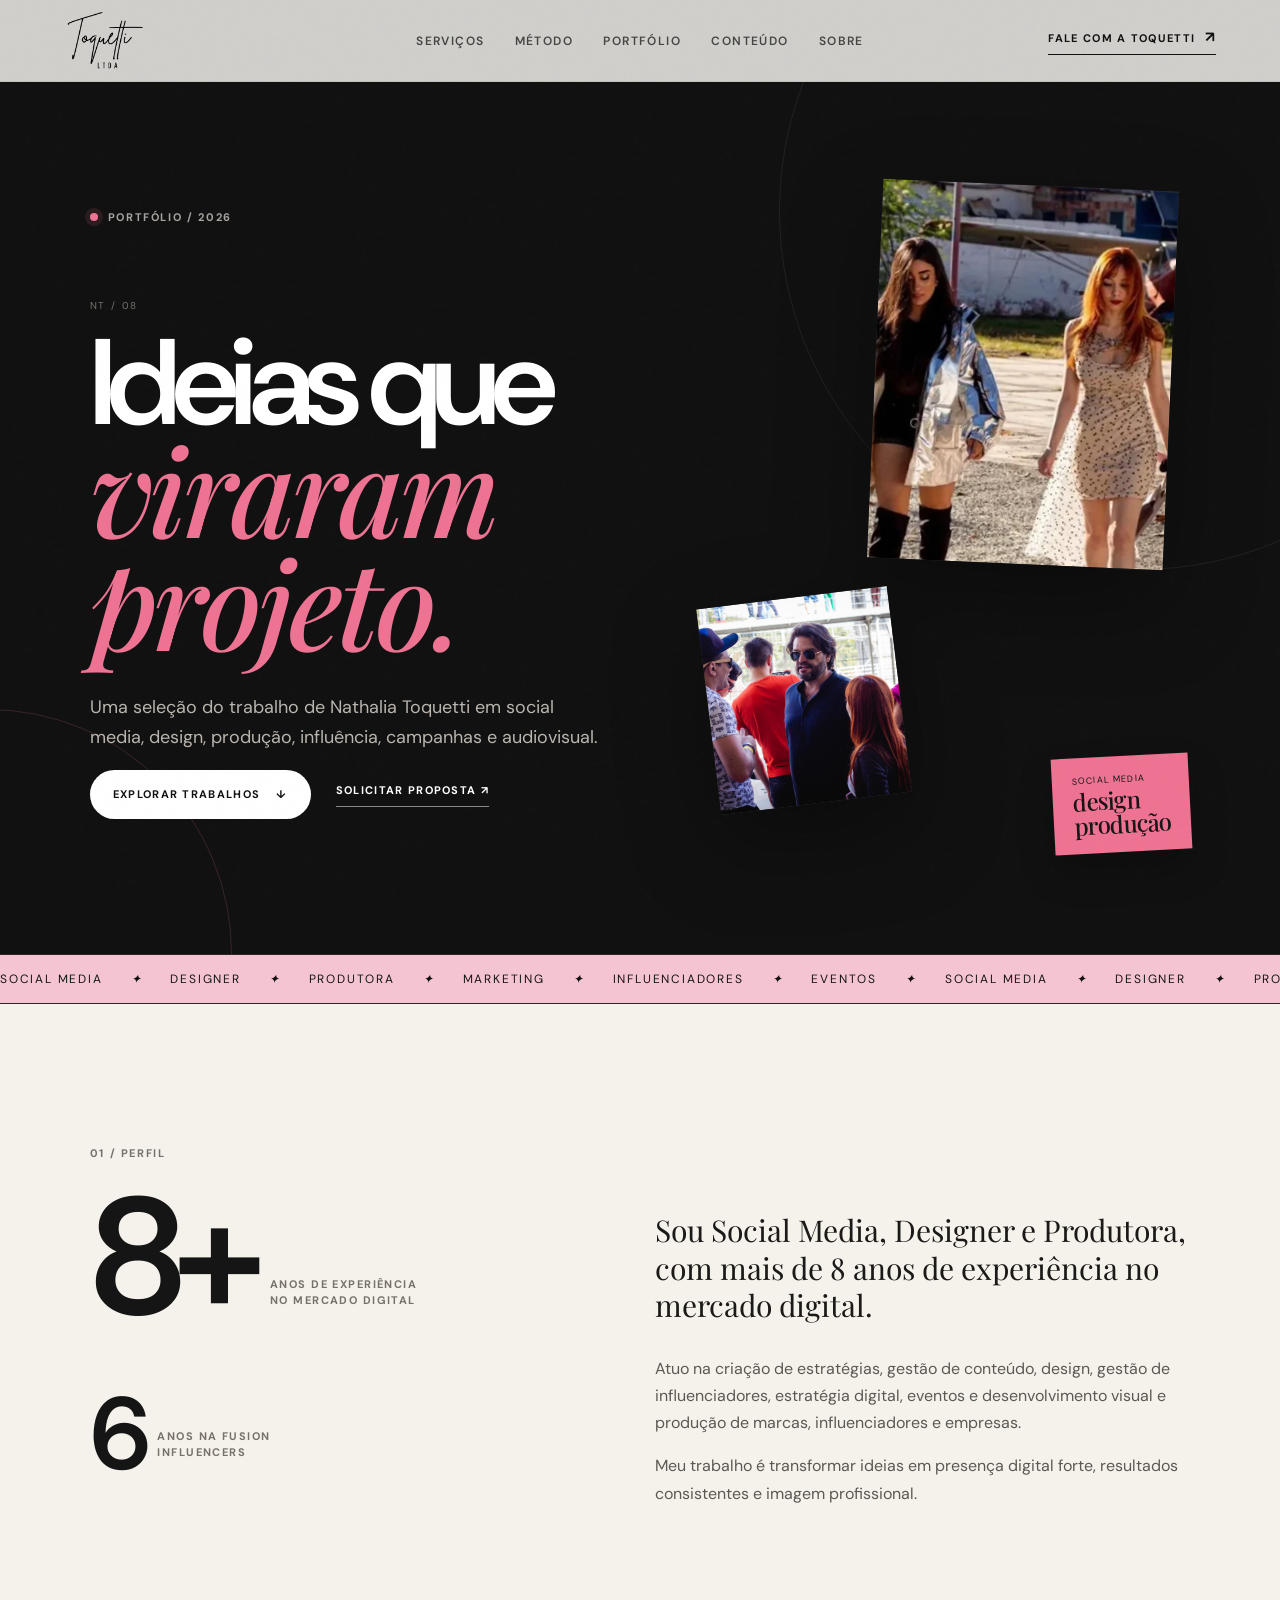
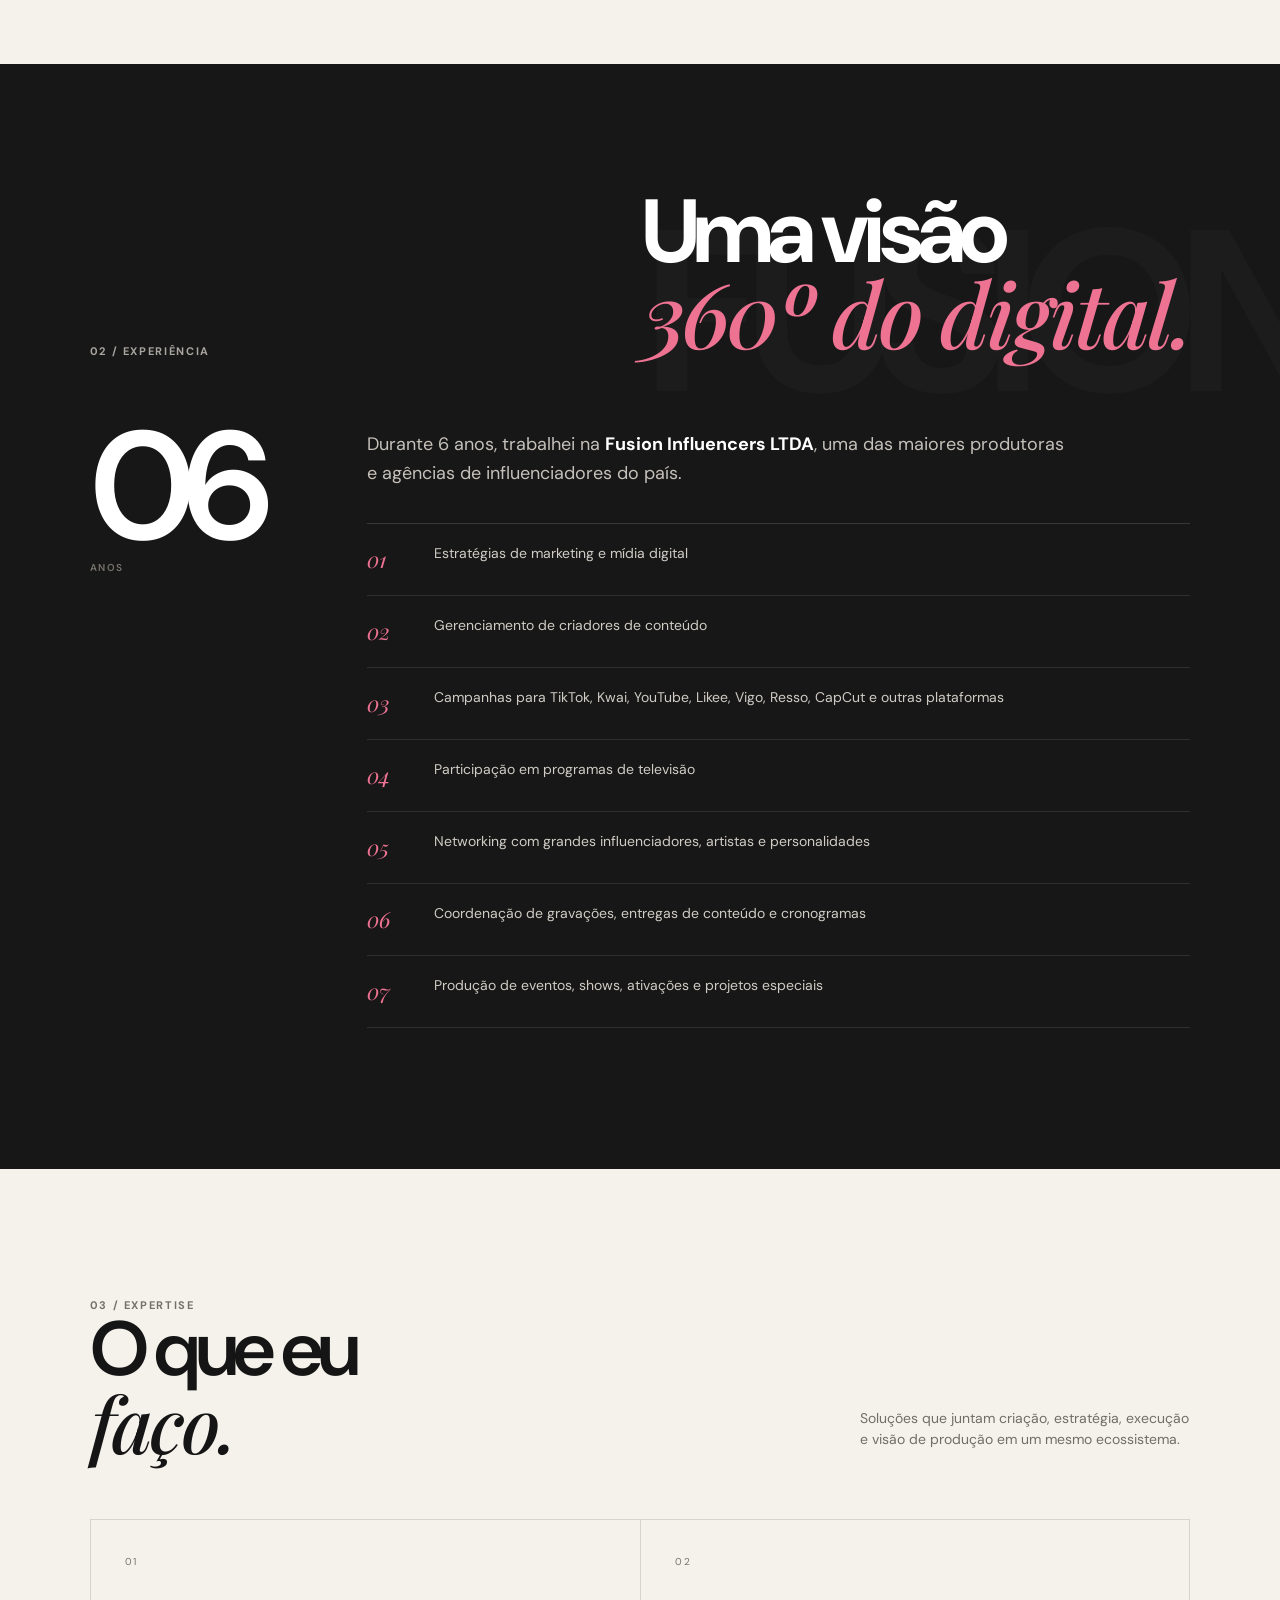
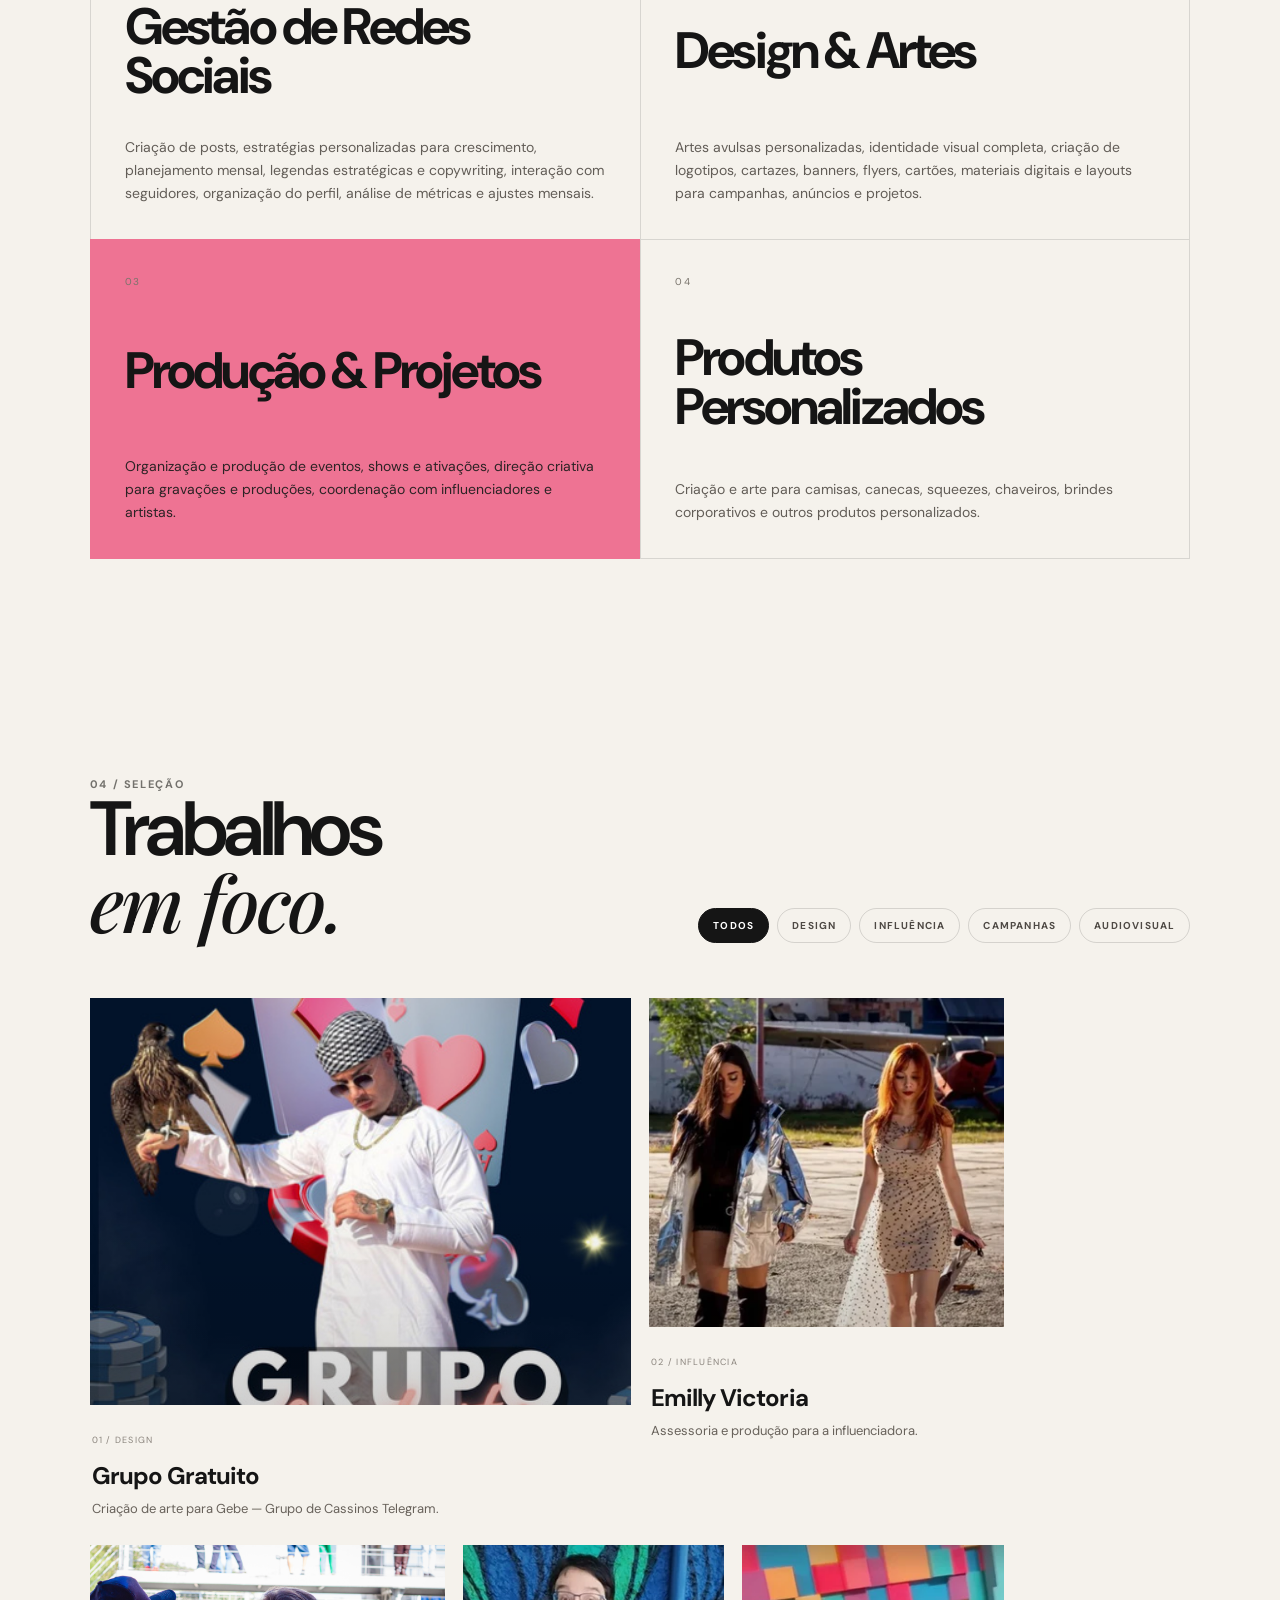
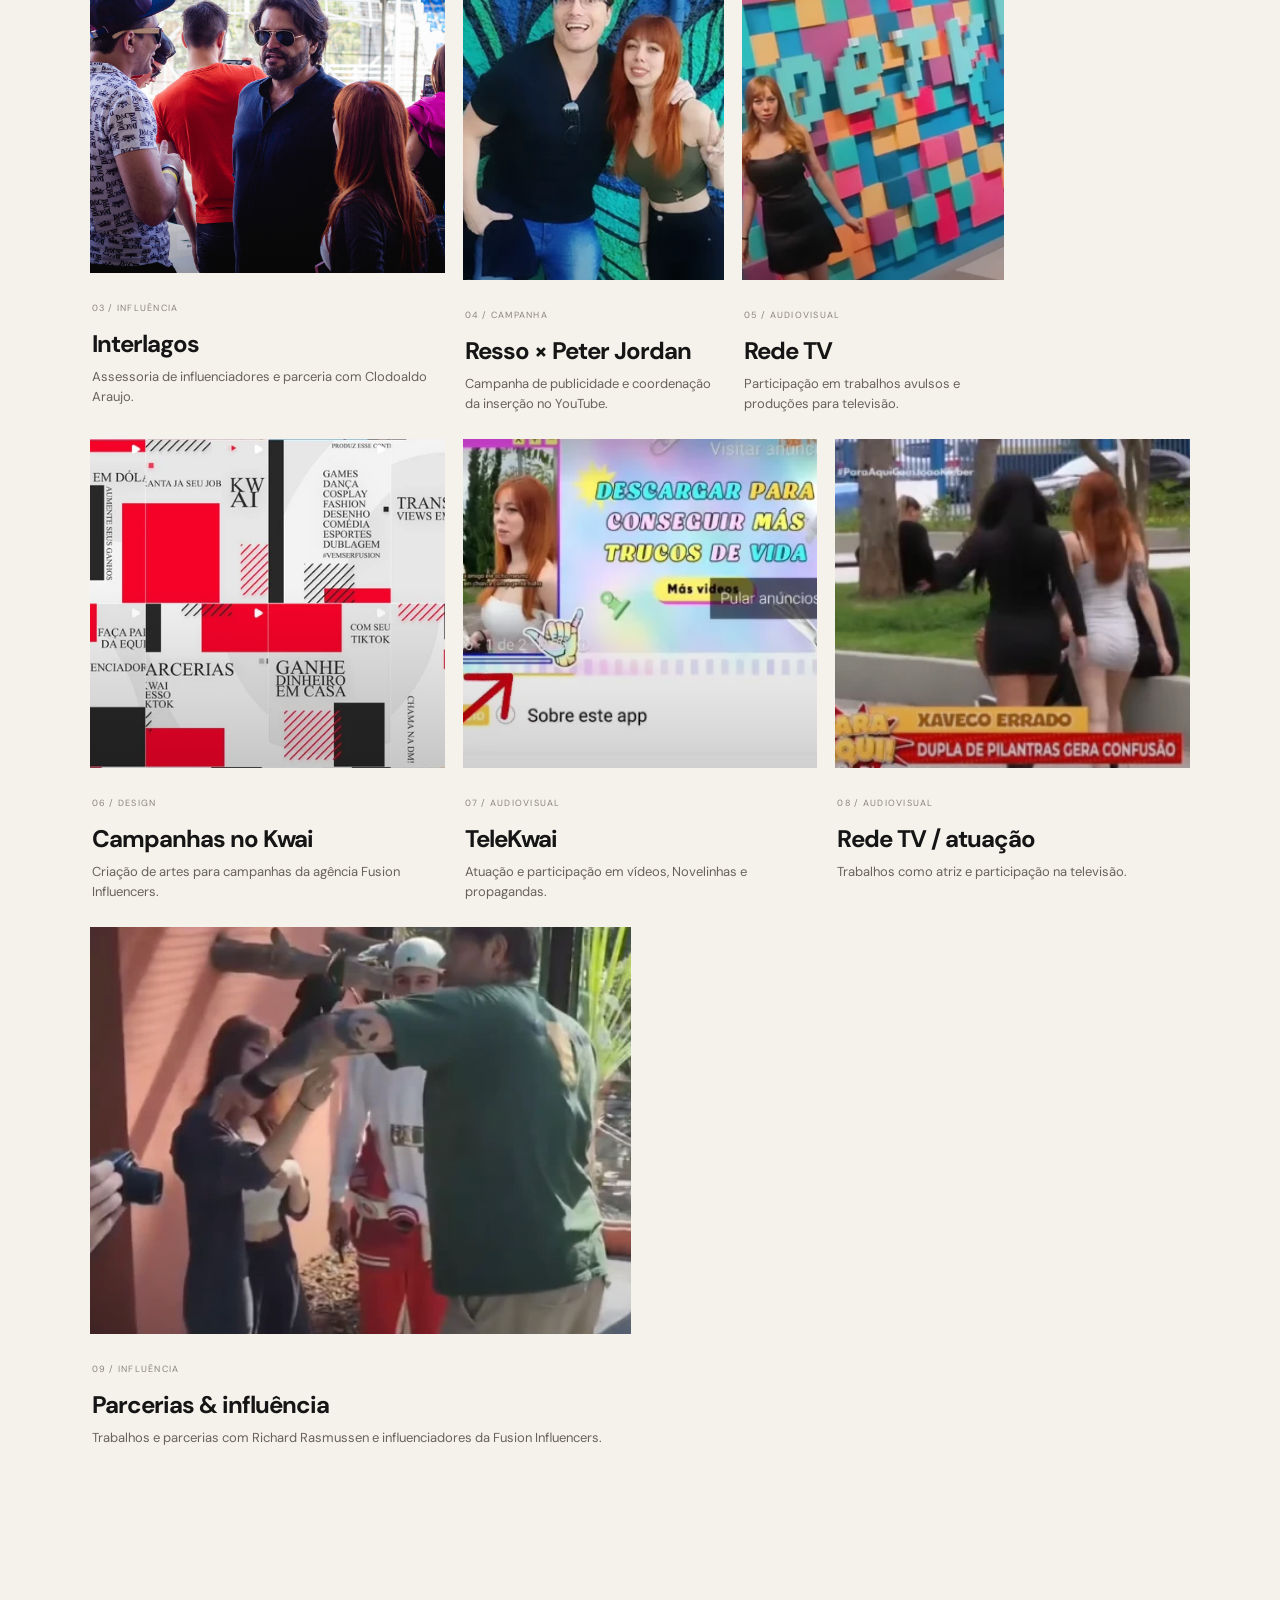
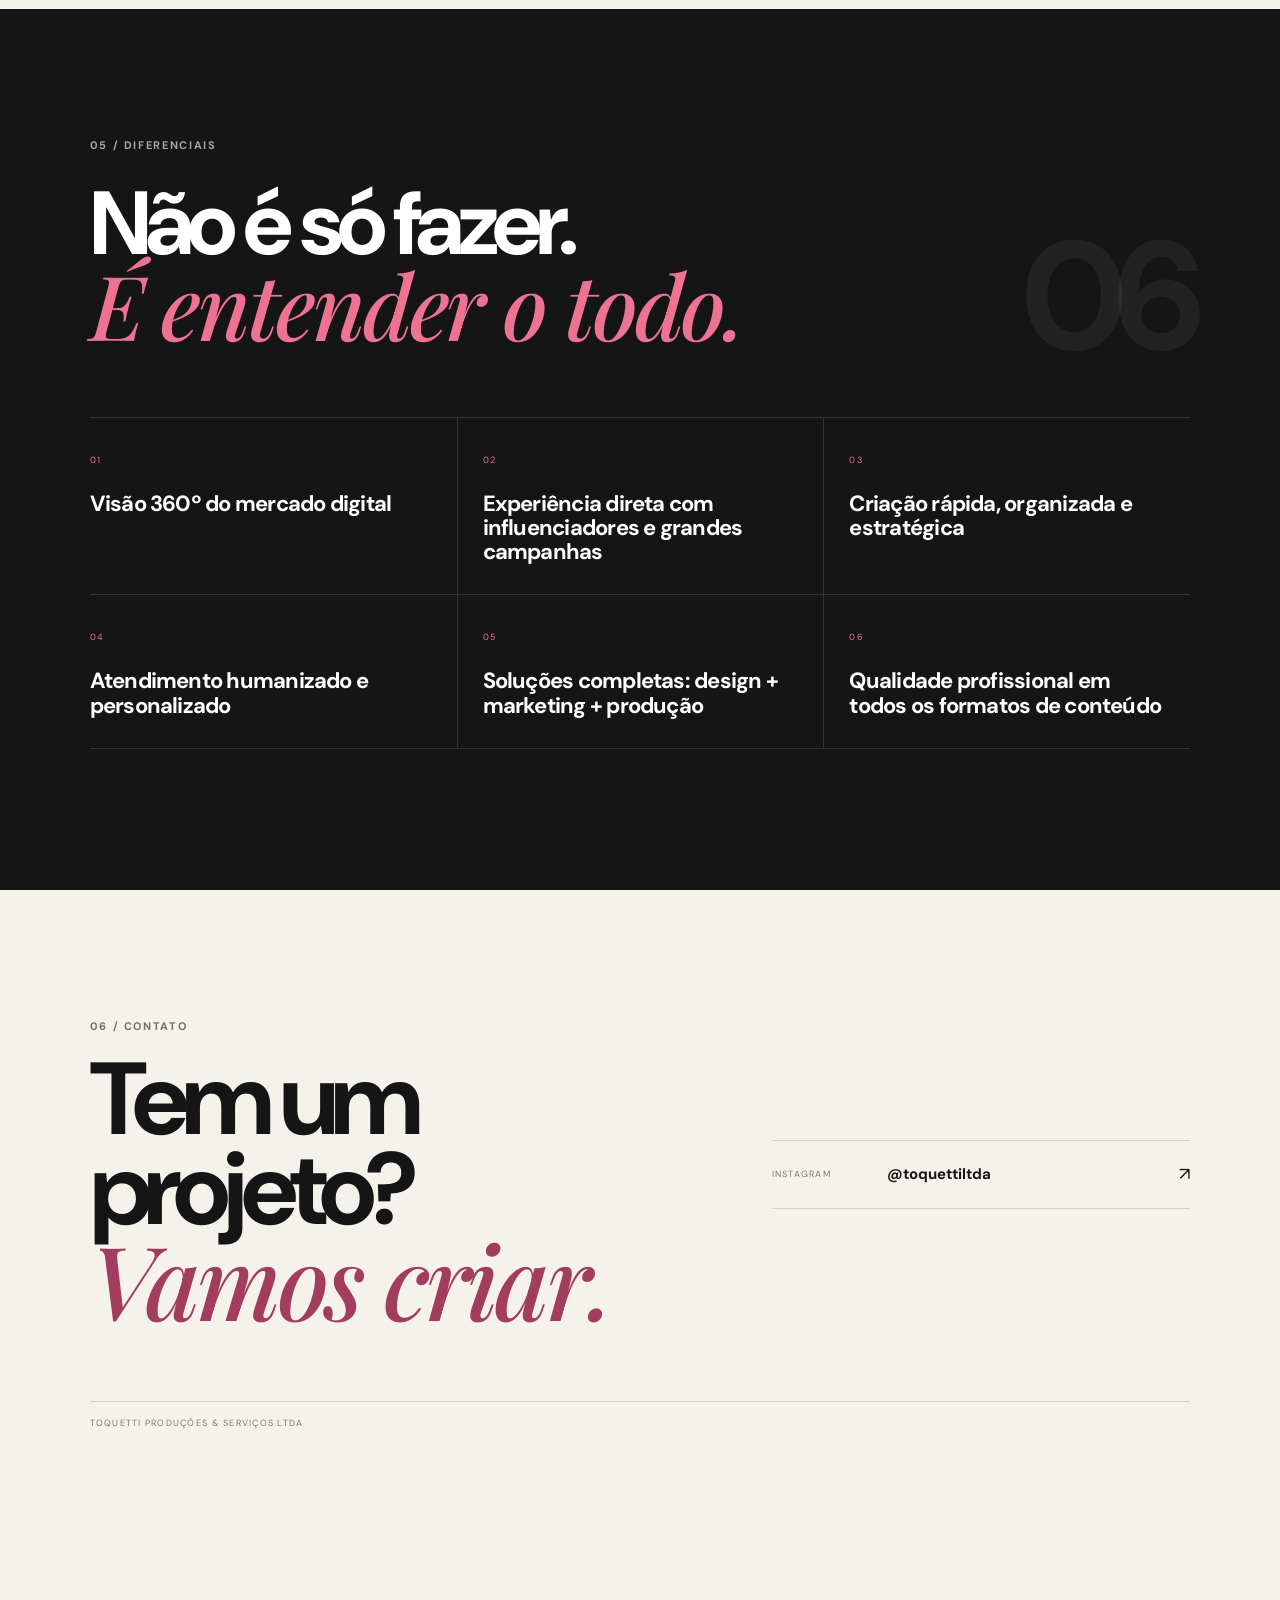
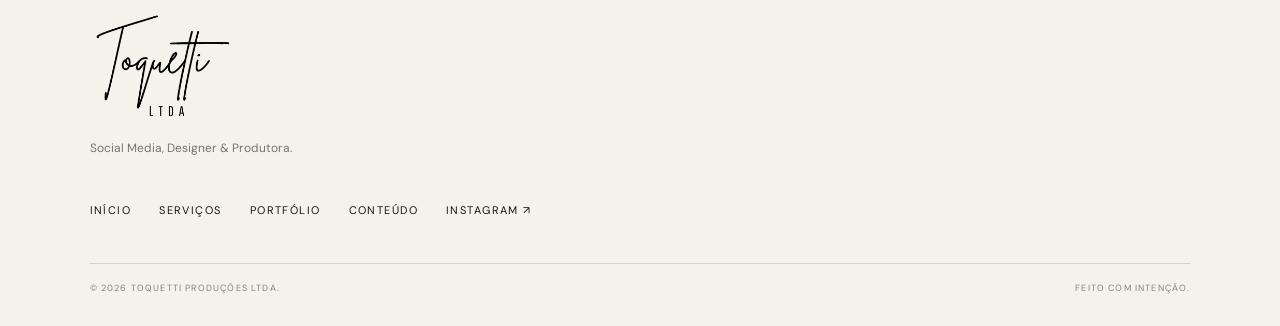
==== commit d86ef8a5: "Atualização2" ====
--- a/portfolio.html
+++ b/portfolio.html
@@ -22,7 +22,7 @@
     <nav class="nav" aria-label="Navegação principal">
       <a href="index.html#servicos">Serviços</a>
       <a href="index.html#metodo">Método</a>
-      <a href="portfolio.html" aria-current="page">Portfólio</a>
+      <a href="portfolio.html">Portfólio</a>
       <a href="index.html#conteudo">Conteúdo</a>
       <a href="index.html#sobre">Sobre</a>
     </nav>
@@ -190,17 +190,15 @@
         </div>
         <div class="contact-links">
           <a href="https://www.instagram.com/toquettiltda/" target="_blank" rel="noreferrer"><span>Instagram</span><strong>@toquettiltda</strong><b>↗</b></a>
-          <a href="mailto:Toquettiproducoes@gmail.com"><span>E-mail</span><strong>Toquettiproducoes@gmail.com</strong><b>↗</b></a>
-          <a href="https://www.instagram.com/NathaliaToquetti/" target="_blank" rel="noreferrer"><span>Instagram</span><strong>@NathaliaToquetti</strong><b>↗</b></a>
-        </div>
-      </div>
-      <div class="company-strip"><span>Toquetti Produções & Serviços LTDA</span><span>Fusion Influencers LTDA</span></div>
+        </div>
+      </div>
+      <div class="company-strip"><span>Toquetti Produções & Serviços LTDA</span></div>
     </section>
   </main>
 
   <footer class="footer section-pad portfolio-footer">
     <div class="footer-brand"><img src="assets/toquetti-logo.png" alt="Toquetti LTDA"><p>Social Media, Designer & Produtora.</p></div>
-    <div class="footer-links"><a href="index.html">início</a><a href="#trabalhos">trabalhos</a><a href="#contato">contato</a><a href="https://www.instagram.com/NathaliaToquetti/" target="_blank" rel="noreferrer">instagram ↗</a></div>
+    <div class="footer-links"><a href="index.html#top">início</a><a href="index.html#servicos">serviços</a><a href="portfolio.html">portfólio</a><a href="index.html#conteudo">conteúdo</a><a href="https://www.instagram.com/toquettiltda/" target="_blank" rel="noreferrer">instagram ↗</a></div>
     <div class="footer-bottom"><span>© <span id="year"></span> Toquetti Produções Ltda.</span><span>feito com intenção.</span></div>
   </footer>
 
--- a/portfolio.css
+++ b/portfolio.css
@@ -94,7 +94,7 @@
 .diff-grid span{font-size:9px;letter-spacing:.13em;color:var(--pink)}
 .diff-grid h3{font-size:22px;line-height:1.1;letter-spacing:-.035em;max-width:320px;margin:22px 0 0}
 .portfolio-contact{background:#f5f2ec;color:#151515;padding-top:10vw;padding-bottom:7vw}
-.portfolio-contact-grid{display:grid;grid-template-columns:1.15fr .85fr;gap:9vw;align-items:end}
+.portfolio-contact-grid{display:grid;grid-template-columns:1.15fr .85fr;gap:9vw;align-items:center}
 .portfolio-contact h2{font-size:clamp(58px,8vw,120px);line-height:.88;letter-spacing:-.07em;margin:20px 0 0}.portfolio-contact h2 em{color:#a33d5d}
 .contact-links{border-top:1px solid rgba(17,17,17,.15)}
 .contact-links a{display:grid;grid-template-columns:100px 1fr 20px;gap:15px;align-items:center;border-bottom:1px solid rgba(17,17,17,.15);padding:20px 0}
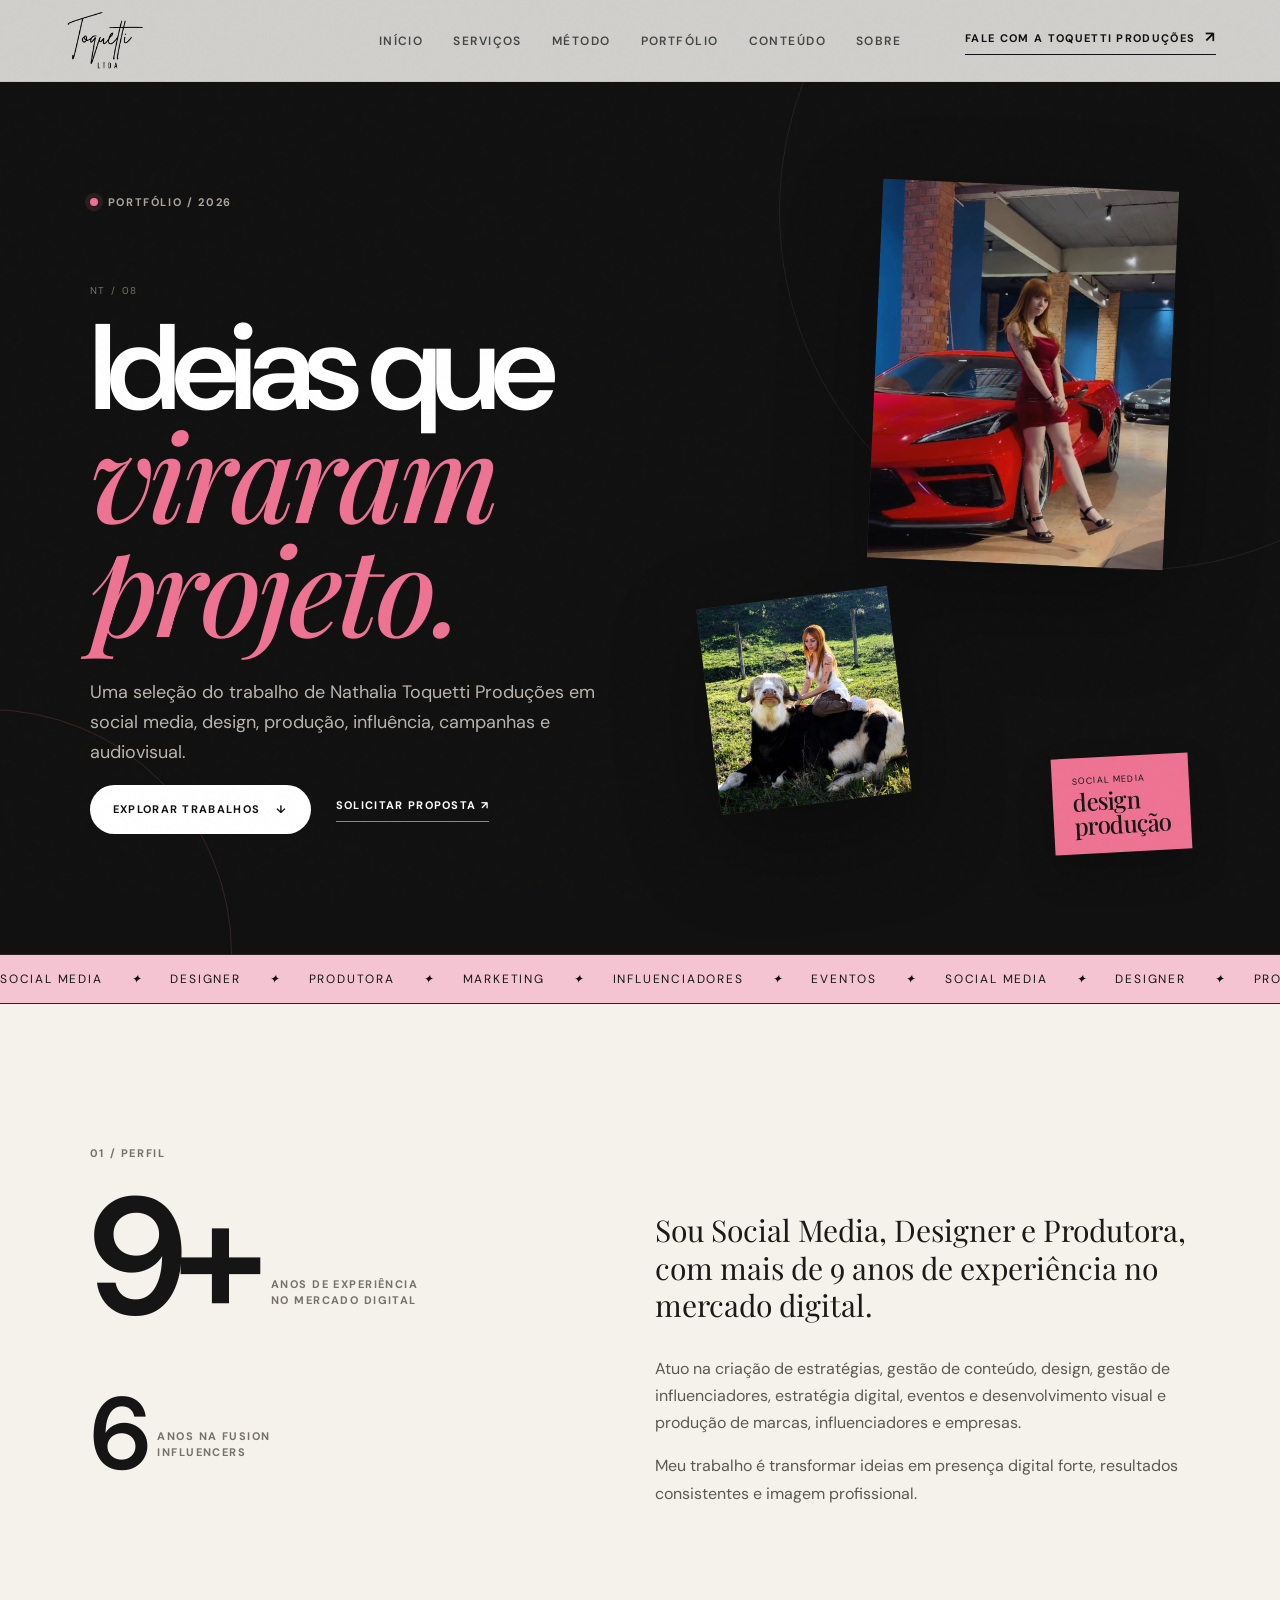
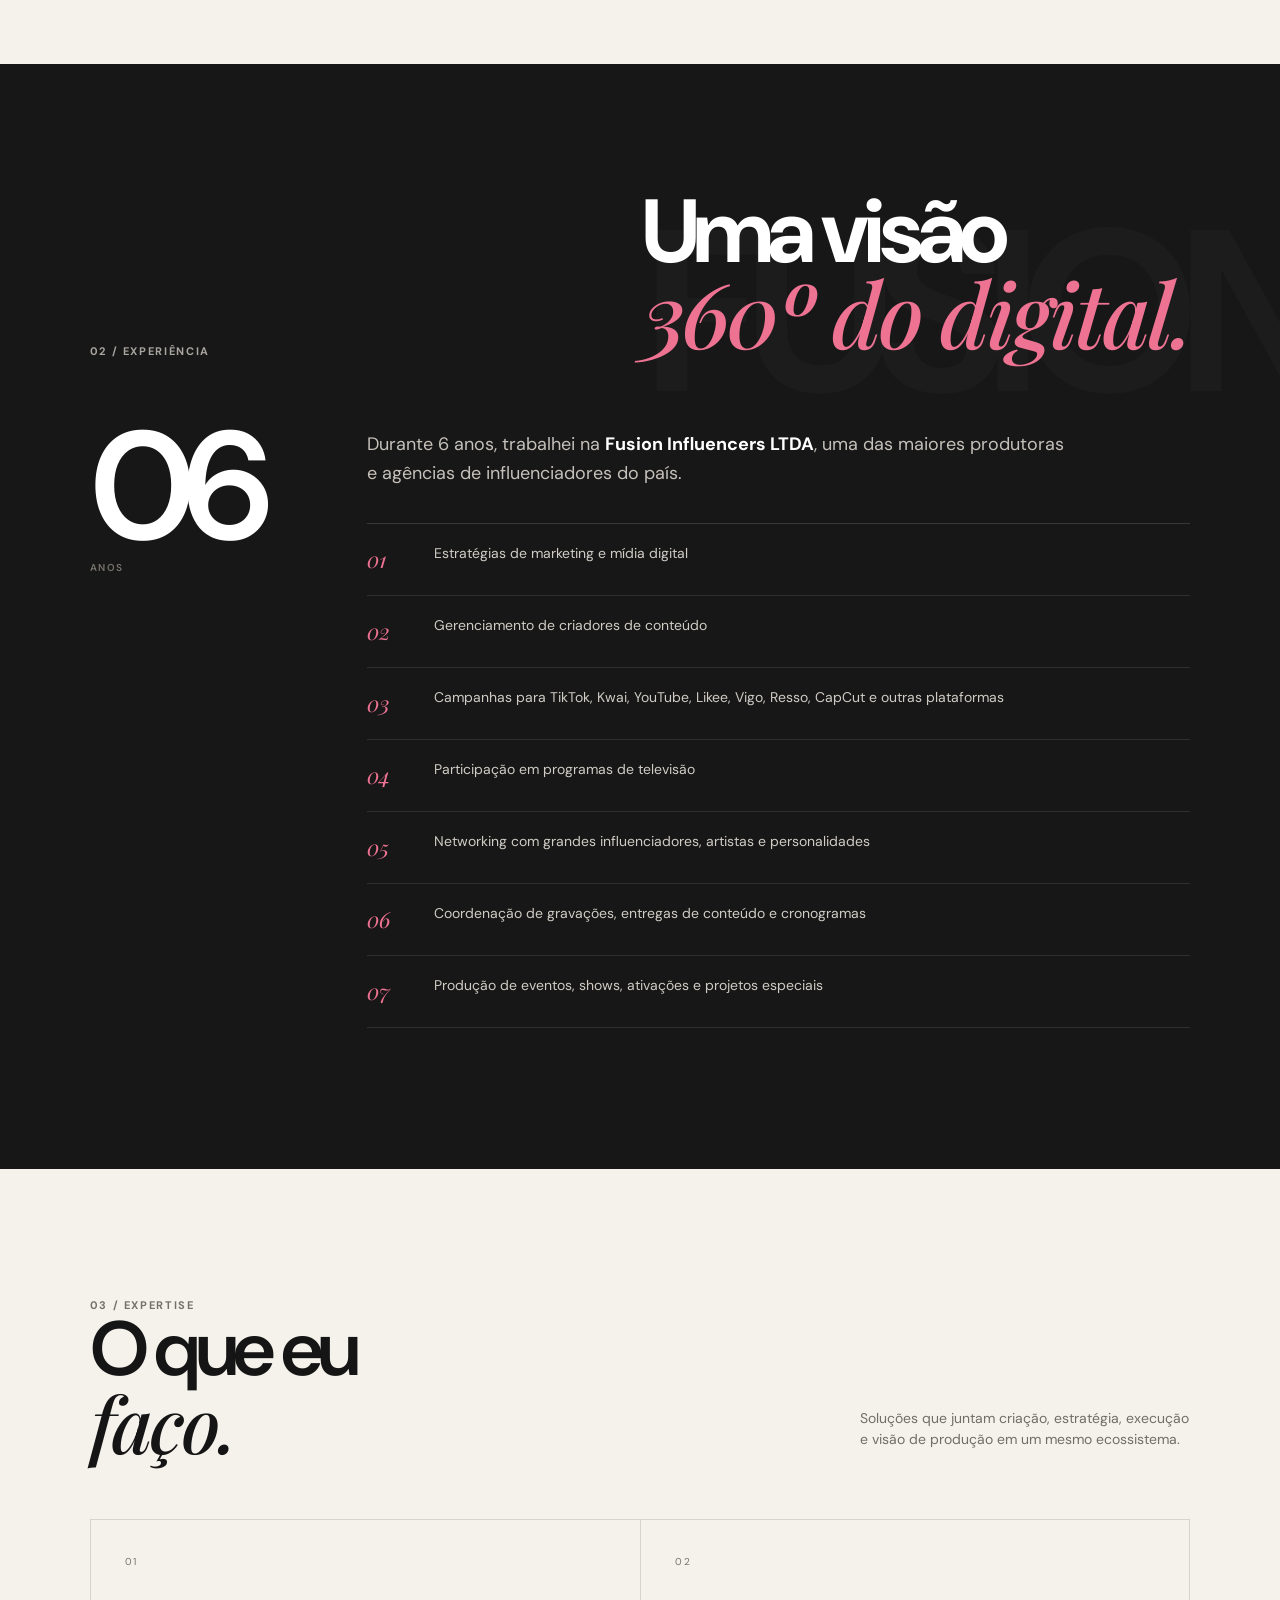
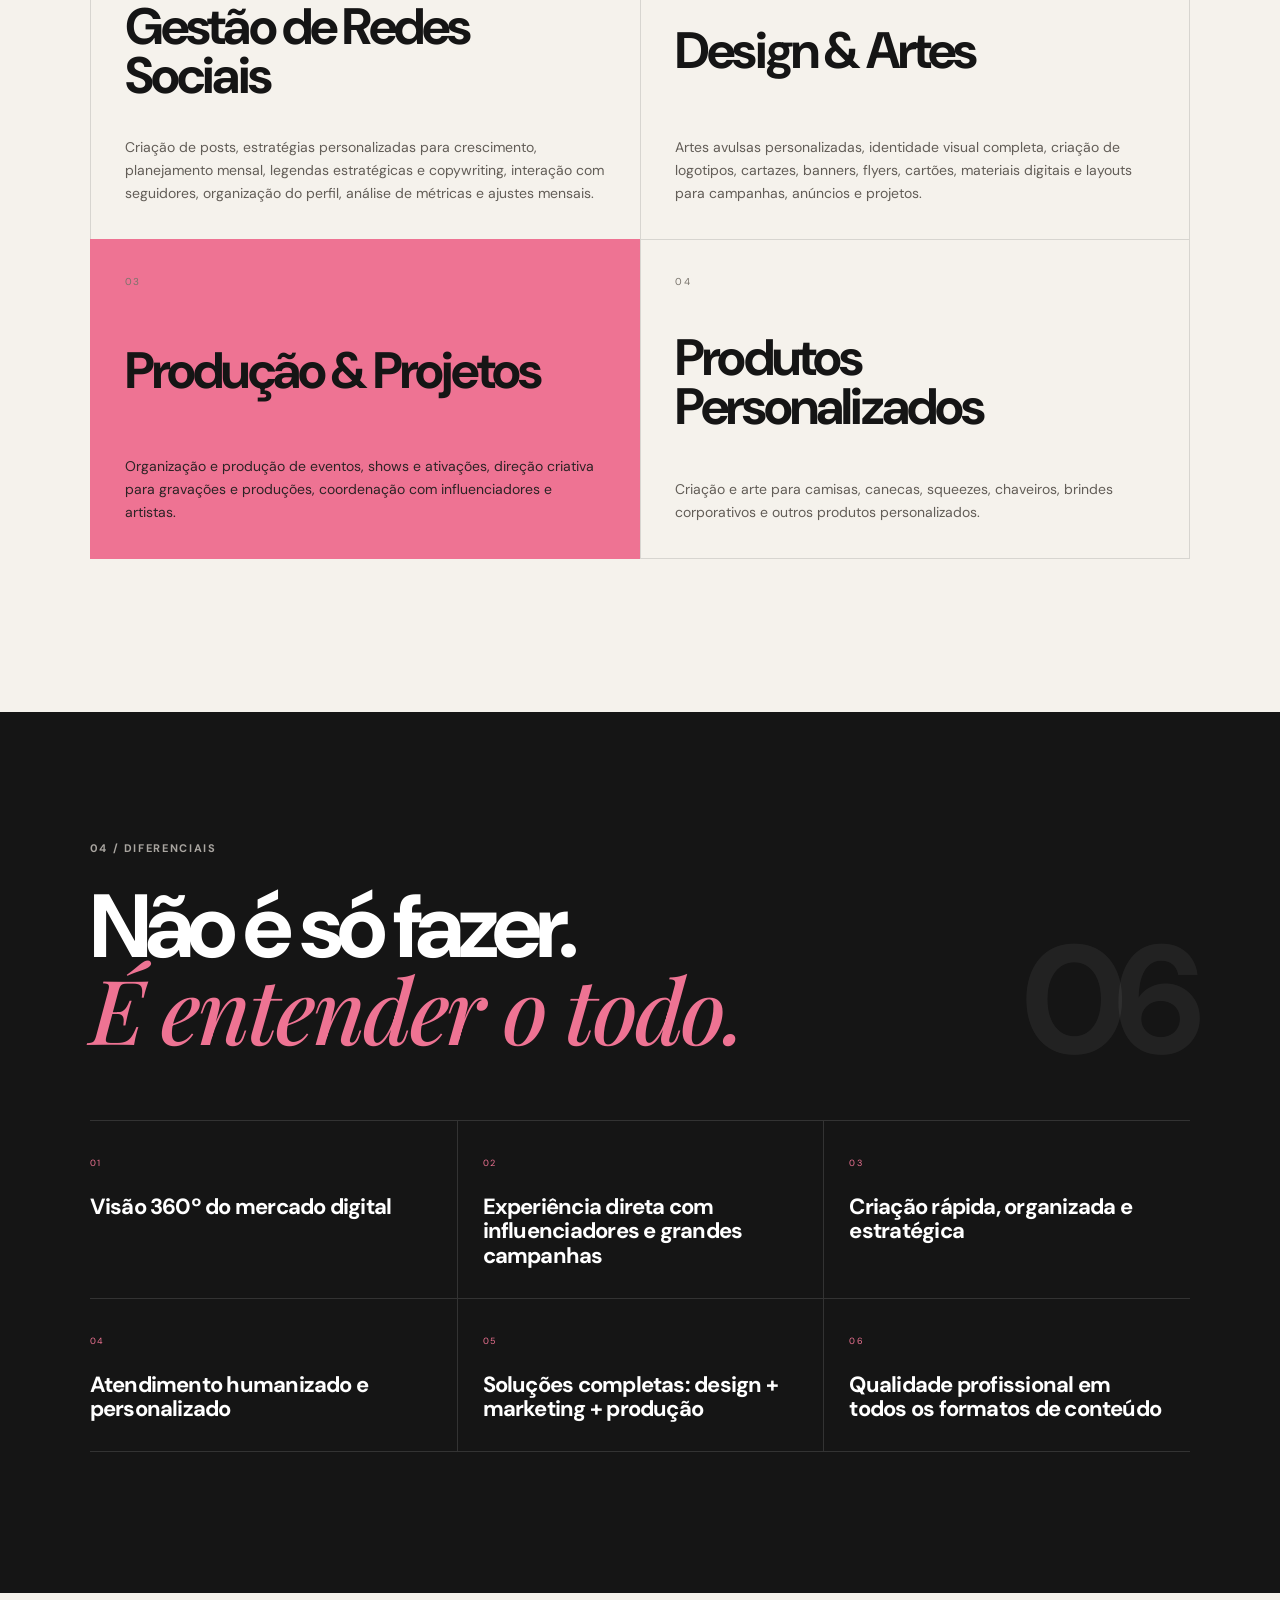
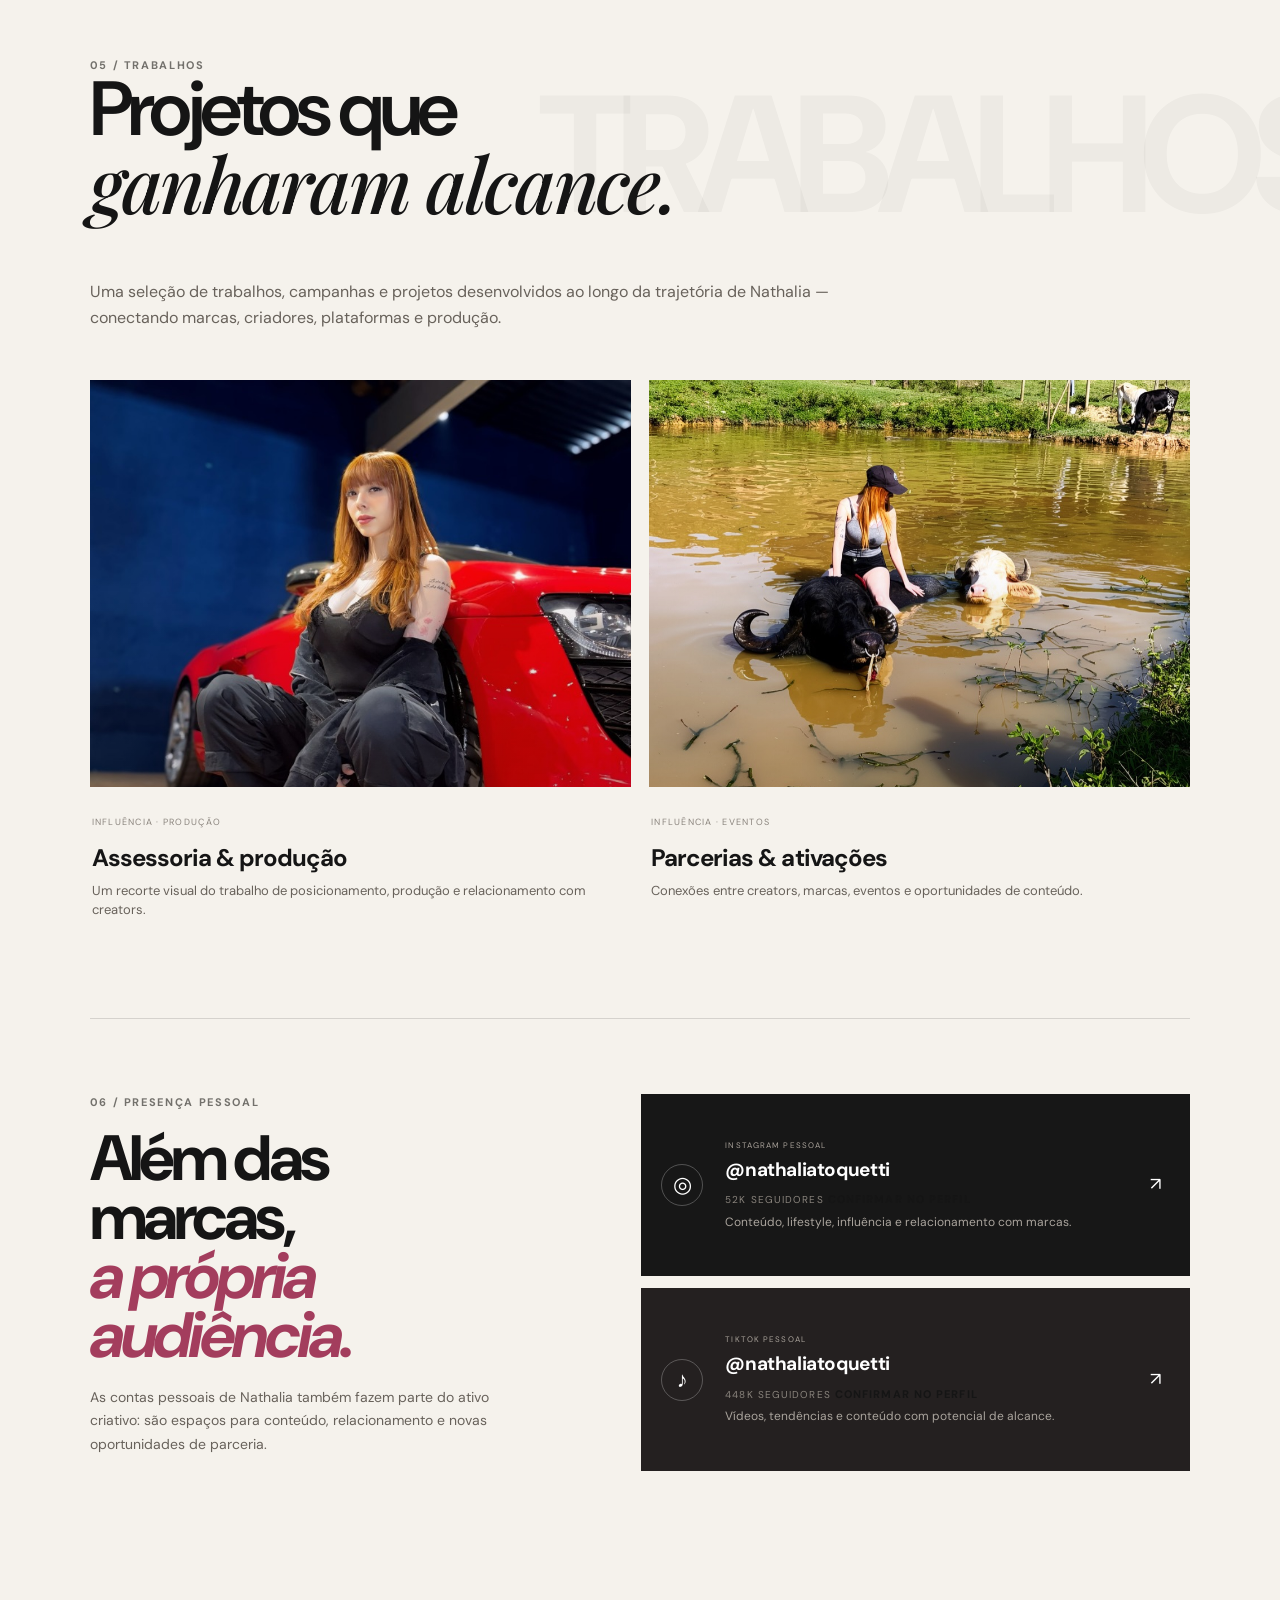
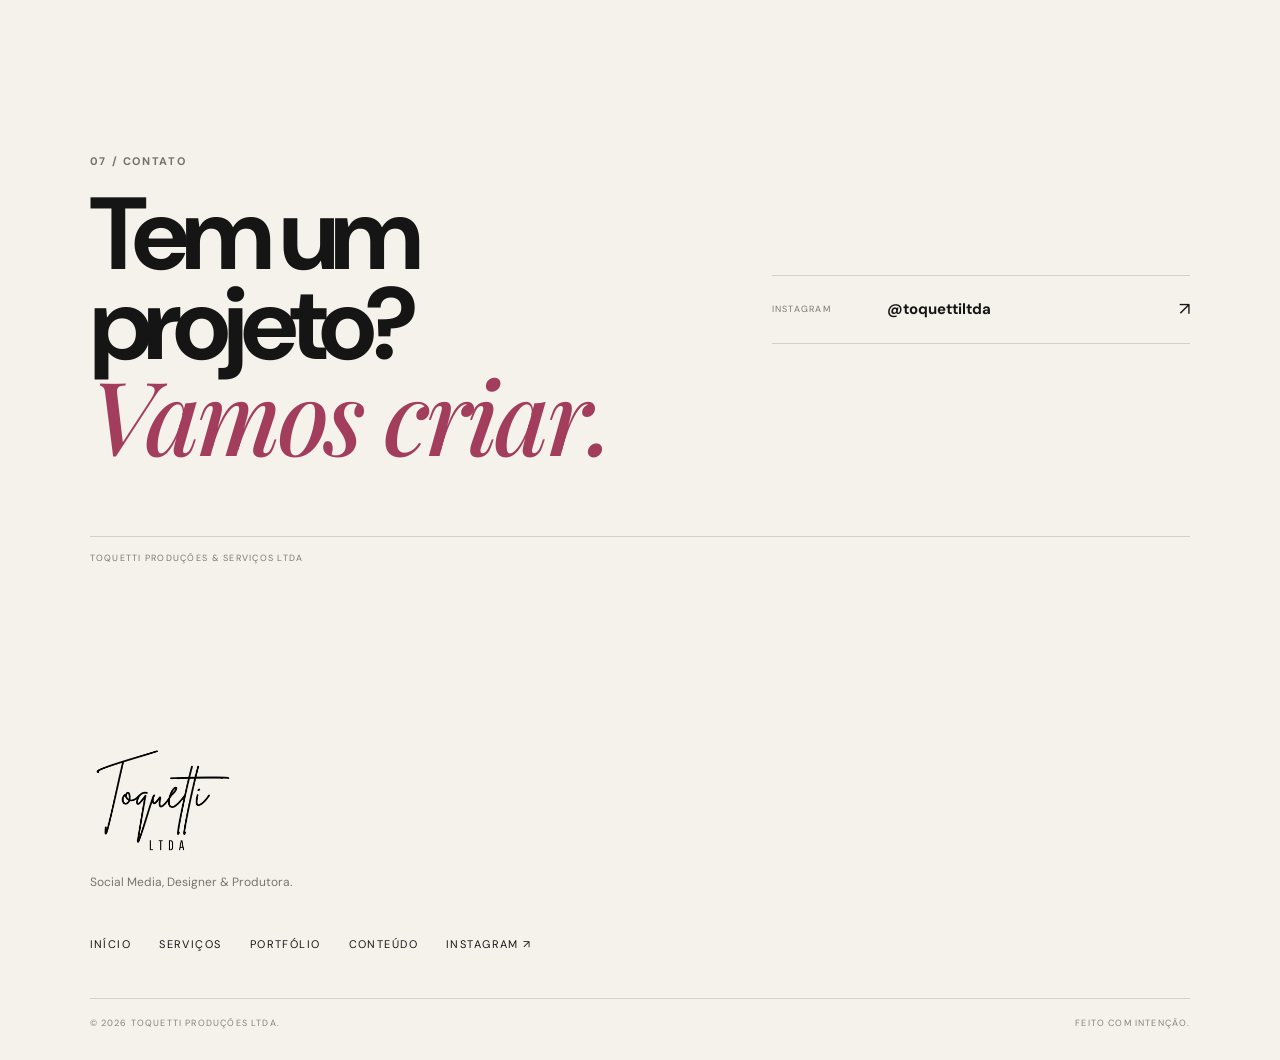
==== commit b66b0e04: "Atualização3" ====
--- a/portfolio.html
+++ b/portfolio.html
@@ -3,7 +3,7 @@
 <head>
   <meta charset="utf-8">
   <meta name="viewport" content="width=device-width, initial-scale=1">
-  <title>Portfólio | Nathalia Toquetti</title>
+  <title>Portfólio | Nathalia Toquetti </title>
   <meta name="description" content="Portfólio de Nathalia Toquetti — Social Media, Designer & Produtora. Estratégia, design, influenciadores, campanhas, produção e projetos digitais.">
   <meta name="theme-color" content="#151515">
   <link rel="icon" type="image/png" href="assets/toquetti-logo.png">
@@ -16,17 +16,34 @@
 <body class="portfolio-page">
   <div class="noise" aria-hidden="true"></div>
   <header class="site-header" id="top">
-    <a class="brand" href="index.html" aria-label="Toquetti, voltar ao início">
-      <img src="assets/toquetti-logo.png" alt="Logo Toquetti LTDA">
+    <a class="brand" href="index.html#top" aria-label="Toquetti Produções, voltar ao início">
+      <img src="assets/toquetti-logo.png" alt="Logo Toquetti Produções LTDA">
     </a>
+
+    <!-- Checkbox oculto para controlar o menu -->
+    <input type="checkbox" id="menu-toggle" hidden>
+
+    <!-- Label com ícone hambúrguer estilizado -->
+    <label for="menu-toggle" class="menu-toggle-label" aria-label="Abrir menu">
+      <span class="hamburger-line"></span>
+      <span class="hamburger-line"></span>
+      <span class="hamburger-line"></span>
+    </label>
+
+    <!-- Navegação principal -->
     <nav class="nav" aria-label="Navegação principal">
+      <a href="index.html#top">Início</a>
       <a href="index.html#servicos">Serviços</a>
       <a href="index.html#metodo">Método</a>
-      <a href="portfolio.html">Portfólio</a>
+      <a href="portfolio.html#trabalhos">Portfólio</a>
       <a href="index.html#conteudo">Conteúdo</a>
       <a href="index.html#sobre">Sobre</a>
+      <!-- Adicionamos o CTA no menu mobile -->
+      <a href="https://www.instagram.com/toquettiltda/" target="_blank" rel="noreferrer" class="nav-cta">fale com a Toquetti Produções <span>↗</span></a>
     </nav>
-    <a class="header-cta" href="https://www.instagram.com/toquettiltda/" target="_blank" rel="noreferrer">fale com a Toquetti <span>↗</span></a>
+
+    <!-- CTA que aparece apenas em desktop (mantido) -->
+    <a class="header-cta" href="https://www.instagram.com/toquettiltda/" target="_blank" rel="noreferrer">fale com a Toquetti Produções <span>↗</span></a>
   </header>
 
   <main>
@@ -36,15 +53,15 @@
           <div class="eyebrow light"><span class="dot"></span> portfólio / 2026</div>
           <div class="portfolio-index">NT / 08</div>
           <h1>Ideias que<br><em>viraram projeto.</em></h1>
-          <p>Uma seleção do trabalho de Nathalia Toquetti em social media, design, produção, influência, campanhas e audiovisual.</p>
+          <p>Uma seleção do trabalho de Nathalia Toquetti Produções em social media, design, produção, influência, campanhas e audiovisual.</p>
           <div class="hero-actions">
             <a class="btn btn-light" href="#trabalhos">explorar trabalhos <span>↓</span></a>
             <a class="portfolio-text-link" href="https://www.instagram.com/toquettiltda/" target="_blank" rel="noreferrer">solicitar proposta <span>↗</span></a>
           </div>
         </div>
         <div class="portfolio-hero-media reveal reveal-delay-1">
-          <div class="portfolio-hero-photo photo-main"><img src="assets/portfolio/emilly-victoria.webp" alt="Assessoria e produção para a influenciadora Emilly Victoria"></div>
-          <div class="portfolio-hero-photo photo-side"><img src="assets/portfolio/clodoaldo-interlagos.jpg" alt="Assessoria de influenciadores e parceria no cartódromo de Interlagos - SP"></div>
+          <div class="portfolio-hero-photo photo-main"><img src="assets/portfolio/foto1.jpg" alt="Assessoria e produção para a influenciadora Emilly Victoria"></div>
+          <div class="portfolio-hero-photo photo-side"><img src="assets/portfolio/foto2.jpg" alt="Assessoria de influenciadores e parceria no cartódromo de Interlagos - SP"></div>
           <div class="floating-label"><span>social media</span><strong>design</strong><strong>produção</strong></div>
         </div>
       </div>
@@ -61,11 +78,11 @@
       <div class="section-kicker">01 / perfil</div>
       <div class="portfolio-intro-grid">
         <div>
-          <div class="portfolio-bigline">8+ <span>anos de experiência<br>no mercado digital</span></div>
+          <div class="portfolio-bigline">9+ <span>anos de experiência<br>no mercado digital</span></div>
           <div class="portfolio-bigline small">6 <span>anos na Fusion<br>Influencers</span></div>
         </div>
         <div class="portfolio-intro-copy">
-          <p class="lead">Sou Social Media, Designer e Produtora, com mais de 8 anos de experiência no mercado digital.</p>
+          <p class="lead">Sou Social Media, Designer e Produtora, com mais de 9 anos de experiência no mercado digital.</p>
           <p>Atuo na criação de estratégias, gestão de conteúdo, design, gestão de influenciadores, estratégia digital, eventos e desenvolvimento visual e produção de marcas, influenciadores e empresas.</p>
           <p>Meu trabalho é transformar ideias em presença digital forte, resultados consistentes e imagem profissional.</p>
         </div>
@@ -107,69 +124,11 @@
       </div>
     </section>
 
-    <section class="work-section section-pad" id="trabalhos">
-      <div class="section-head work-head">
-        <div><div class="section-kicker">04 / seleção</div><h2>Trabalhos<br><em>em foco.</em></h2></div>
-        <div class="filter-row" role="group" aria-label="Filtrar trabalhos">
-          <button class="filter-btn is-active" data-filter="all">Todos</button>
-          <button class="filter-btn" data-filter="design">Design</button>
-          <button class="filter-btn" data-filter="influencia">Influência</button>
-          <button class="filter-btn" data-filter="campanhas">Campanhas</button>
-          <button class="filter-btn" data-filter="audiovisual">Audiovisual</button>
-        </div>
-      </div>
-
-      <div class="work-grid">
-        <article class="work-card work-wide" data-category="design" data-title="Criação de arte para Gebe — Grupo de Cassinos Telegram" data-type="Design & Artes" data-image="assets/portfolio/grupo-graffiti.jpg">
-          <button class="work-media" aria-label="Abrir projeto Grupo Gratuito"><img src="assets/portfolio/grupo-graffiti.jpg" alt="Criação de arte para Gebe Grupo de Cassinos Telegram" loading="lazy"><span class="work-open">abrir projeto <b>↗</b></span></button>
-          <div class="work-meta"><span>01 / design</span><h3>Grupo Gratuito</h3><p>Criação de arte para Gebe — Grupo de Cassinos Telegram.</p></div>
-        </article>
-
-        <article class="work-card" data-category="influencia" data-title="Assessoria e Produção para a Influenciadora Emilly Victoria" data-type="Influenciadores & Produção" data-image="assets/portfolio/emilly-victoria.webp">
-          <button class="work-media" aria-label="Abrir projeto Emilly Victoria"><img src="assets/portfolio/emilly-victoria.webp" alt="Assessoria e Produção para a Influenciadora Emilly Victoria" loading="lazy"><span class="work-open">abrir projeto <b>↗</b></span></button>
-          <div class="work-meta"><span>02 / influência</span><h3>Emilly Victoria</h3><p>Assessoria e produção para a influenciadora.</p></div>
-        </article>
-
-        <article class="work-card" data-category="influencia" data-title="Assessoria de Influenciadores e parceria com Clodoaldo Araujo, no cartódromo de Interlagos - SP" data-type="Influenciadores & Eventos" data-image="assets/portfolio/clodoaldo-interlagos.jpg">
-          <button class="work-media" aria-label="Abrir projeto Interlagos"><img src="assets/portfolio/clodoaldo-interlagos.jpg" alt="Assessoria de influenciadores e parceria com Clodoaldo Araujo no cartódromo de Interlagos - SP" loading="lazy"><span class="work-open">abrir projeto <b>↗</b></span></button>
-          <div class="work-meta"><span>03 / influência</span><h3>Interlagos</h3><p>Assessoria de influenciadores e parceria com Clodoaldo Araujo.</p></div>
-        </article>
-
-        <article class="work-card work-tall" data-category="campanhas" data-title="Campanha de Publicidade do aplicativo Resso, coordenando a inserção no YouTube do Peter Jordan" data-type="Campanha de Publicidade" data-image="assets/portfolio/resso-peter-jordan.webp">
-          <button class="work-media" aria-label="Abrir campanha Resso"><img src="assets/portfolio/resso-peter-jordan.webp" alt="Campanha de publicidade do aplicativo Resso coordenada por Nathalia Toquetti" loading="lazy"><span class="work-open">abrir projeto <b>↗</b></span></button>
-          <div class="work-meta"><span>04 / campanha</span><h3>Resso × Peter Jordan</h3><p>Campanha de publicidade e coordenação da inserção no YouTube.</p></div>
-        </article>
-
-        <article class="work-card work-tall" data-category="audiovisual" data-title="Participação na Rede TV em trabalhos avulsos" data-type="Audiovisual / TV" data-image="assets/portfolio/rede-tv.webp">
-          <button class="work-media" aria-label="Abrir projeto Rede TV"><img src="assets/portfolio/rede-tv.webp" alt="Participação na Rede TV em trabalhos avulsos" loading="lazy"><span class="work-open">abrir projeto <b>↗</b></span></button>
-          <div class="work-meta"><span>05 / audiovisual</span><h3>Rede TV</h3><p>Participação em trabalhos avulsos e produções para televisão.</p></div>
-        </article>
-
-        <article class="work-card" data-category="design" data-title="Criação de artes para campanhas no Kwai para agência Fusion Influencers" data-type="Design & Campanhas" data-image="assets/portfolio/campanhas-kwai.webp">
-          <button class="work-media" aria-label="Abrir projeto Kwai"><img src="assets/portfolio/campanhas-kwai.webp" alt="Criação de artes para campanhas no Kwai para agência Fusion Influencers" loading="lazy"><span class="work-open">abrir projeto <b>↗</b></span></button>
-          <div class="work-meta"><span>06 / design</span><h3>Campanhas no Kwai</h3><p>Criação de artes para campanhas da agência Fusion Influencers.</p></div>
-        </article>
-
-        <article class="work-card" data-category="audiovisual" data-title="Trabalhos como atriz e participação em vídeos no TeleKwai, Novelinhas e Propagandas" data-type="Audiovisual" data-image="assets/portfolio/telekwai.webp">
-          <button class="work-media" aria-label="Abrir projeto TeleKwai"><img src="assets/portfolio/telekwai.webp" alt="Trabalhos como atriz e participação em vídeos no TeleKwai Novelinhas e Propagandas" loading="lazy"><span class="work-open">abrir projeto <b>↗</b></span></button>
-          <div class="work-meta"><span>07 / audiovisual</span><h3>TeleKwai</h3><p>Atuação e participação em vídeos, Novelinhas e propagandas.</p></div>
-        </article>
-
-        <article class="work-card" data-category="audiovisual" data-title="Trabalhos como atriz e participação na Rede TV" data-type="Audiovisual / TV" data-image="assets/portfolio/rede-tv-atriz.webp">
-          <button class="work-media" aria-label="Abrir projeto Rede TV atriz"><img src="assets/portfolio/rede-tv-atriz.webp" alt="Trabalhos como atriz e participação na Rede TV" loading="lazy"><span class="work-open">abrir projeto <b>↗</b></span></button>
-          <div class="work-meta"><span>08 / audiovisual</span><h3>Rede TV / atuação</h3><p>Trabalhos como atriz e participação na televisão.</p></div>
-        </article>
-
-        <article class="work-card work-wide" data-category="influencia" data-title="Trabalhos e parcerias com Richard Rasmussen e influenciadores da Fusion Influencers" data-type="Influenciadores & Parcerias" data-image="assets/portfolio/richard-rasmussen.webp">
-          <button class="work-media" aria-label="Abrir projeto Richard Rasmussen"><img src="assets/portfolio/richard-rasmussen.webp" alt="Trabalhos e parcerias com Richard Rasmussen e influenciadores da Fusion Influencers" loading="lazy"><span class="work-open">abrir projeto <b>↗</b></span></button>
-          <div class="work-meta"><span>09 / influência</span><h3>Parcerias & influência</h3><p>Trabalhos e parcerias com Richard Rasmussen e influenciadores da Fusion Influencers.</p></div>
-        </article>
-      </div>
-    </section>
+    
 
     <section class="differentials">
       <div class="section-pad">
-        <div class="section-kicker light">05 / diferenciais</div>
+        <div class="section-kicker light">04 / diferenciais</div>
         <div class="diff-head"><h2>Não é só fazer.<br><em>É entender o todo.</em></h2><span>06</span></div>
         <div class="diff-grid">
           <div><span>01</span><h3>Visão 360º do mercado digital</h3></div>
@@ -182,10 +141,50 @@
       </div>
     </section>
 
+    <section class="work-section section-pad" id="trabalhos">
+      <div class="section-head work-head">
+        <div>
+          <div class="section-kicker">05 / trabalhos</div>
+          <h2>Projetos que<br><em>ganharam alcance.</em></h2>
+        </div>
+   
+      </div>
+      <p class="work-intro">Uma seleção de trabalhos, campanhas e projetos desenvolvidos ao longo da trajetória de Nathalia — conectando marcas, criadores, plataformas e produção.</p>
+
+      <div class="work-grid work-grid-minimal">
+        <article class="work-card work-wide" data-category="influencia" data-image="assets/portfolio/foto1.jpg" data-title="Assessoria e produção" data-type="Influência & produção">
+          <button class="work-media" type="button" aria-label="Abrir projeto de assessoria e produção"><img src="assets/portfolio/foto3.jpg" alt="Assessoria e produção" loading="lazy"><span class="work-open">ver projeto <b>↗</b></span></button>
+          <div class="work-meta"><span>influência · produção</span><h3>Assessoria & produção</h3><p>Um recorte visual do trabalho de posicionamento, produção e relacionamento com creators.</p></div>
+        </article>
+        <article class="work-card work-wide" data-category="influencia" data-image="assets/portfolio/foto2.jpg" data-title="Parcerias e ativações" data-type="Influência & eventos">
+          <button class="work-media" type="button" aria-label="Abrir projeto de parcerias e ativações"><img src="assets/portfolio/foto4.jpg" alt="Parcerias e ativações" loading="lazy"><span class="work-open">ver projeto <b>↗</b></span></button>
+          <div class="work-meta"><span>influência · eventos</span><h3>Parcerias & ativações</h3><p>Conexões entre creators, marcas, eventos e oportunidades de conteúdo.</p></div>
+        </article>
+      </div>
+
+      
+
+      <div class="social-proof">
+        <div class="social-proof-copy">
+          <div class="section-kicker">06 / presença pessoal</div>
+          <h3>Além das marcas,<br><em>a própria audiência.</em></h3>
+          <p>As contas pessoais de Nathalia também fazem parte do ativo criativo: são espaços para conteúdo, relacionamento e novas oportunidades de parceria.</p>
+        </div>
+        <div class="social-accounts">
+          <a class="social-account instagram" href="https://www.instagram.com/nathaliatoquetti/" target="_blank" rel="noreferrer">
+            <span class="social-icon">◎</span><div><small>Instagram pessoal</small><strong>@nathaliatoquetti</strong><div class="social-metric"> 52k seguidores <b>confirmar no perfil</b></div><p>Conteúdo, lifestyle, influência e relacionamento com marcas.</p></div><b>↗</b>
+          </a>
+          <a class="social-account tiktok" href="https://www.tiktok.com/@nathaliatoquetti" target="_blank" rel="noreferrer">
+            <span class="social-icon">♪</span><div><small>TikTok pessoal</small><strong>@nathaliatoquetti</strong><div class="social-metric"> 448k seguidores <b>confirmar no perfil</b></div><p>Vídeos, tendências e conteúdo com potencial de alcance.</p></div><b>↗</b>
+          </a>
+        </div>
+      </div>
+    </section>
+
     <section class="portfolio-contact section-pad" id="contato">
       <div class="portfolio-contact-grid">
         <div>
-          <div class="section-kicker">06 / contato</div>
+          <div class="section-kicker">07 / contato</div>
           <h2>Tem um projeto?<br><em>Vamos criar.</em></h2>
         </div>
         <div class="contact-links">
@@ -197,7 +196,7 @@
   </main>
 
   <footer class="footer section-pad portfolio-footer">
-    <div class="footer-brand"><img src="assets/toquetti-logo.png" alt="Toquetti LTDA"><p>Social Media, Designer & Produtora.</p></div>
+    <div class="footer-brand"><img src="assets/toquetti-logo.png" alt="Toquetti Produções LTDA"><p>Social Media, Designer & Produtora.</p></div>
     <div class="footer-links"><a href="index.html#top">início</a><a href="index.html#servicos">serviços</a><a href="portfolio.html">portfólio</a><a href="index.html#conteudo">conteúdo</a><a href="https://www.instagram.com/toquettiltda/" target="_blank" rel="noreferrer">instagram ↗</a></div>
     <div class="footer-bottom"><span>© <span id="year"></span> Toquetti Produções Ltda.</span><span>feito com intenção.</span></div>
   </footer>
@@ -207,7 +206,7 @@
     <div class="modal-panel">
       <button class="modal-close" data-modal-close aria-label="Fechar">×</button>
       <div class="modal-image"><img src="" alt=""></div>
-      <div class="modal-copy"><div class="modal-type"></div><h3 class="modal-title"></h3><p>Projeto apresentado no portfólio de Nathalia Toquetti.</p><a class="btn btn-dark" href="https://www.instagram.com/toquettiltda/" target="_blank" rel="noreferrer">falar sobre um projeto <span>↗</span></a></div>
+      <div class="modal-copy"><div class="modal-type"></div><h3 class="modal-title"></h3><p>Projeto apresentado no portfólio de Nathalia Toquetti .</p><a class="btn btn-dark" href="https://www.instagram.com/toquettiltda/" target="_blank" rel="noreferrer">falar sobre um projeto <span>↗</span></a></div>
     </div>
   </div>
 
--- a/styles.css
+++ b/styles.css
@@ -47,3 +47,128 @@
 @media(max-width:960px){.site-header{grid-template-columns:1fr auto}.nav{display:none}.hero{grid-template-columns:1fr;min-height:auto;padding-top:11vw}.hero-art{height:580px;margin-top:2vw}.hero-card-main{right:12%;width:52%}.hero-card-float{left:8%;width:31%}.intro-grid,.method-grid,.about{grid-template-columns:1fr;gap:55px}.service-grid{grid-template-columns:1fr}.service-card{border-right:1px solid var(--line)!important;border-bottom:0}.service-card:last-child{border-bottom:1px solid var(--line)}.post-large{grid-column:span 8}.post-accent{grid-column:span 4}.post:nth-child(2),.post:nth-child(3),.post:nth-child(5),.post:nth-child(6){grid-column:span 4}.about-art{min-height:580px}.cta-box{min-height:650px}}
 @media(max-width:640px){.section-pad{padding-left:5.5vw;padding-right:5.5vw}.site-header{height:70px;padding:0 5.5vw}.brand img{width:72px}.header-cta{font-size:9px}.hero{padding-top:16vw}.hero h1{font-size:18vw}.hero-art{height:500px}.hero-card-main{width:61%;right:5%}.hero-card-float{width:40%;left:2%;bottom:8%}.hero-badge{font-size:8px;right:1%;bottom:3%}.hero-badge strong{font-size:15px}.hero-orbit{display:none}.hero-meta{margin-top:42px}.intro,.method,.content,.about,.cta{padding-top:18vw;padding-bottom:18vw}.intro-grid{margin-top:20px}.section-head{display:block}.section-head>p{margin-top:20px}.service-card{min-height:340px;padding:27px}.service-card h3{font-size:42px}.manifesto{min-height:520px;padding:60px 5vw}.manifesto h2{font-size:18vw}.method-grid{margin-top:20px}.step{grid-template-columns:43px 1fr;gap:15px}.step h3{font-size:23px}.content-grid{grid-template-columns:1fr 1fr;grid-auto-rows:180px;gap:10px}.post-large{grid-column:span 2;grid-row:span 2}.post-accent,.post:nth-child(2),.post:nth-child(3),.post:nth-child(5),.post:nth-child(6){grid-column:span 1;grid-row:span 1}.post figcaption{left:10px;right:8px;bottom:10px}.post figcaption b{font-size:12px}.about-art{min-height:470px}.about-frame{width:72%;left:4%}.about-sticker{width:155px;height:155px;font-size:9px;right:0;bottom:6%}.about-copy h2{font-size:17vw}.cta-box{min-height:610px;padding:25px 7%}.cta-content{margin-left:0;padding:50px 0}.cta h2{font-size:16vw}.cta-word{font-size:29vw}.footer-links{flex-wrap:wrap;gap:15px}.footer-bottom{display:block;line-height:1.8}.footer-bottom span{display:block}}
 @media(prefers-reduced-motion:reduce){html{scroll-behavior:auto}.marquee-track{animation:none}.reveal{opacity:1;transform:none;animation:none}}
+/* ===== MENU MOBILE SEM JS (checkbox hack) ===== */
+
+/* ===== ÍCONE HAMBÚRGUER ===== */
+.menu-toggle-label {
+  display: none; /* só aparece no mobile */
+  flex-direction: column;
+  justify-content: center;
+  align-items: center;
+  gap: 5px;
+  width: 30px;
+  height: 30px;
+  cursor: pointer;
+  padding: 4px;
+  background: transparent;
+  border: none;
+}
+
+.hamburger-line {
+  display: block;
+  width: 24px;
+  height: 2px;
+  background: var(--ink); /* cor escura, igual ao texto */
+  transition: transform .3s ease, opacity .3s ease;
+  border-radius: 2px; /* levemente arredondado para suavizar */
+}
+
+/* Animação para "X" quando ativo */
+#menu-toggle:checked ~ .menu-toggle-label .hamburger-line:nth-child(1) {
+  transform: translateY(7px) rotate(45deg);
+}
+#menu-toggle:checked ~ .menu-toggle-label .hamburger-line:nth-child(2) {
+  opacity: 0;
+}
+#menu-toggle:checked ~ .menu-toggle-label .hamburger-line:nth-child(3) {
+  transform: translateY(-7px) rotate(-45deg);
+}
+
+/* ===== MENU MOBILE ===== */
+@media (max-width: 960px) {
+  .menu-toggle-label {
+    display: flex;
+    justify-self: end;
+    order: 2; /* coloca ao lado do CTA desktop (que será escondido) */
+  }
+
+  /* Esconde o CTA do desktop no mobile */
+  .header-cta {
+    display: none;
+  }
+
+  /* Ajuste do grid do header */
+  .site-header {
+    grid-template-columns: auto 1fr auto auto;
+    gap: 12px;
+  }
+
+  /* Nav padrão: escondido, vira dropdown */
+  .nav {
+    display: none;
+    position: absolute;
+    top: 100%;
+    left: 0;
+    right: 0;
+    background: rgba(246, 245, 241, 0.98);
+    backdrop-filter: blur(16px);
+    flex-direction: column;
+    padding: 20px 5vw 30px;
+    border-bottom: 1px solid rgba(17, 17, 17, 0.07);
+    gap: 16px;
+    box-shadow: 0 20px 40px rgba(0,0,0,0.08);
+    z-index: 20;
+  }
+
+  .nav a {
+    font-size: 14px;
+    padding: 10px 0;
+    border-bottom: 1px solid rgba(17, 17, 17, 0.07);
+    opacity: 1;
+    text-align: left;
+    font-weight: 600;
+    letter-spacing: .08em;
+    text-transform: uppercase;
+  }
+  .nav a:last-child {
+    border-bottom: 0;
+  }
+
+  /* Estilo especial para o CTA dentro do menu */
+  .nav-cta {
+    color: var(--pink) !important;
+    border-bottom: 1px solid var(--pink) !important;
+    padding-bottom: 6px !important;
+    margin-top: 8px;
+    font-weight: 700;
+  }
+  .nav-cta span {
+    font-size: 18px;
+    margin-left: 5px;
+  }
+
+  /* Exibe o nav quando checkbox está marcado */
+  #menu-toggle:checked ~ .nav {
+    display: flex;
+  }
+}
+
+@media (max-width: 640px) {
+  .menu-toggle-label {
+    width: 26px;
+    height: 26px;
+  }
+  .hamburger-line {
+    width: 20px;
+    height: 2px;
+  }
+  .nav a {
+    font-size: 13px;
+    padding: 12px 0;
+  }
+}
+@media (min-width: 768px) {
+  .nav-cta {
+    display: none;
+  }
+}
--- a/portfolio.css
+++ b/portfolio.css
@@ -108,8 +108,170 @@
 .modal-panel{position:relative;z-index:1;width:min(1060px,100%);max-height:92vh;overflow:auto;background:#f5f2ec;color:#151515;display:grid;grid-template-columns:1.05fr .95fr;box-shadow:0 40px 120px rgba(0,0,0,.4)}
 .modal-image{min-height:470px;background:#ddd}.modal-image img{width:100%;height:100%;object-fit:cover}
 .modal-copy{padding:55px;display:flex;flex-direction:column;justify-content:center}.modal-type{font-size:9px;text-transform:uppercase;letter-spacing:.15em;color:#867f77}.modal-title{font-size:clamp(42px,4.4vw,72px);line-height:.92;letter-spacing:-.06em;margin:17px 0 20px}.modal-copy p{color:#6b655e;font-size:14px;line-height:1.65;margin:0 0 28px}.modal-close{position:absolute;right:15px;top:10px;border:0;background:rgba(17,17,17,.78);color:#fff;width:40px;height:40px;border-radius:50%;font-size:25px;cursor:pointer;z-index:3}
-@media(max-width:960px){.portfolio-hero-grid,.portfolio-intro-grid,.portfolio-contact-grid{grid-template-columns:1fr}.portfolio-hero-media{height:620px;min-height:620px;margin-top:15px}.experience-grid{grid-template-columns:1fr;gap:50px}.portfolio-services .section-head,.work-head{display:block}.filter-row{justify-content:flex-start;margin-top:24px}.work-card,.work-card.work-wide,.work-card.work-tall{grid-column:span 6}.diff-grid{grid-template-columns:1fr 1fr}.diff-grid div:nth-child(3n+2),.diff-grid div:nth-child(3n+3){padding-left:0;border-left:0}.diff-grid div:nth-child(2n){padding-left:25px;border-left:1px solid rgba(255,255,255,.13)}.modal-panel{grid-template-columns:1fr}.modal-image{min-height:320px;max-height:48vh}}
+
+/* ===== AJUSTE: trabalhos com apenas foto1 e foto2 ===== */
+.work-grid-minimal .work-card.work-wide{grid-column:span 6}
+.work-grid-minimal{margin-top:30px}
+.partnerships-block{margin-top:9vw;padding-top:7vw;border-top:1px solid rgba(17,17,17,.14)}
+.partnerships-intro{display:grid;grid-template-columns:1fr 1fr;gap:8vw;margin-top:28px;align-items:end}
+.partnerships-intro h3{font-size:clamp(42px,5.5vw,82px);line-height:.91;letter-spacing:-.06em;margin:0}.partnerships-intro h3 em{color:#a33d5d}
+.partnerships-intro p{max-width:470px;color:#6b655e;line-height:1.65;margin:0}
+.partnership-grid{display:grid;grid-template-columns:repeat(4,1fr);border-top:1px solid rgba(17,17,17,.14);margin-top:55px}
+.partnership-grid div{padding:23px 18px 28px 0;min-height:150px;border-bottom:1px solid rgba(17,17,17,.14)}
+.partnership-grid div:not(:nth-child(4n+1)){padding-left:22px;border-left:1px solid rgba(17,17,17,.14)}
+.partnership-grid span{display:block;font-size:9px;letter-spacing:.14em;color:#a33d5d;margin-bottom:26px}.partnership-grid strong{display:block;font-size:24px;letter-spacing:-.035em;margin-bottom:7px}.partnership-grid p{margin:0;color:#6b655e;font-size:12px;line-height:1.5}
+.social-metric{margin:7px 0 4px;font-size:10px;text-transform:uppercase;letter-spacing:.11em;color:#8a847d}.social-metric b{color:#151515;font-size:11px}
+
+@media(max-width:960px){.portfolio-hero-grid,.portfolio-intro-grid,.portfolio-contact-grid{grid-template-columns:1fr}.portfolio-hero-media{height:620px;min-height:620px;margin-top:15px}.experience-grid{grid-template-columns:1fr;gap:50px}.portfolio-services .section-head,.work-head{display:block}.filter-row{justify-content:flex-start;margin-top:24px}.work-card,.work-card.work-wide,.work-card.work-tall{grid-column:span 6}.work-grid-minimal .work-card.work-wide{grid-column:span 6}.diff-grid{grid-template-columns:1fr 1fr}.diff-grid div:nth-child(3n+2),.diff-grid div:nth-child(3n+3){padding-left:0;border-left:0}.diff-grid div:nth-child(2n){padding-left:25px;border-left:1px solid rgba(255,255,255,.13)}.modal-panel{grid-template-columns:1fr}.modal-image{min-height:320px;max-height:48vh}}
 @media(max-width:640px){.portfolio-hero{padding-top:16vw}.portfolio-hero h1{font-size:17vw}.portfolio-index{margin-top:48px}.portfolio-hero-copy>p{font-size:16px}.portfolio-hero-media{height:500px;min-height:500px}.photo-main{width:62%;right:3%}.photo-side{width:43%;left:0}.floating-label{right:2%;padding:12px 14px}.floating-label strong{font-size:18px}.portfolio-intro,.experience,.portfolio-services,.work-section,.differentials,.portfolio-contact{padding-top:18vw;padding-bottom:18vw}.portfolio-bigline{font-size:25vw}.portfolio-bigline.small{font-size:18vw;margin-top:55px}.portfolio-bigline span{font-size:9px;max-width:100px}.portfolio-intro-copy .lead{font-size:24px}.expertise-grid{grid-template-columns:1fr}.expertise-grid article:nth-child(1),.expertise-grid article:nth-child(2),.expertise-grid article:nth-child(3){border-bottom:0;border-right:1px solid rgba(17,17,17,.13)}.expertise-grid article{min-height:300px}.work-grid{grid-template-columns:1fr 1fr;gap:10px}.work-card,.work-card.work-wide,.work-card.work-tall{grid-column:span 1}.work-card.work-wide:nth-child(1),.work-card.work-wide:nth-child(9){grid-column:span 2}.work-meta h3{font-size:20px}.work-meta p{font-size:12px}.work-open{display:none}.diff-grid{grid-template-columns:1fr}.diff-grid div:nth-child(n){padding-left:0;border-left:0}.contact-links a{grid-template-columns:80px 1fr 15px}.company-strip{display:block;line-height:1.8}.modal-copy{padding:32px}.modal-title{font-size:42px}}
 
 @media(max-width:960px){.portfolio-page .site-header{grid-template-columns:1fr auto}.portfolio-page .nav{display:none}}
 @media(max-width:640px){.portfolio-page .site-header{height:70px;padding:0 5.5vw}.portfolio-page .brand img{width:72px}.portfolio-page .header-cta{font-size:9px}}
+/* ===== ÍCONE HAMBÚRGUER ===== */
+.menu-toggle-label {
+  display: none; /* só aparece no mobile */
+  flex-direction: column;
+  justify-content: center;
+  align-items: center;
+  gap: 5px;
+  width: 30px;
+  height: 30px;
+  cursor: pointer;
+  padding: 4px;
+  background: transparent;
+  border: none;
+}
+
+.hamburger-line {
+  display: block;
+  width: 24px;
+  height: 2px;
+  background: var(--ink); /* cor escura, igual ao texto */
+  transition: transform .3s ease, opacity .3s ease;
+  border-radius: 2px; /* levemente arredondado para suavizar */
+}
+
+/* Animação para "X" quando ativo */
+#menu-toggle:checked ~ .menu-toggle-label .hamburger-line:nth-child(1) {
+  transform: translateY(7px) rotate(45deg);
+}
+#menu-toggle:checked ~ .menu-toggle-label .hamburger-line:nth-child(2) {
+  opacity: 0;
+}
+#menu-toggle:checked ~ .menu-toggle-label .hamburger-line:nth-child(3) {
+  transform: translateY(-7px) rotate(-45deg);
+}
+
+/* ===== MENU MOBILE ===== */
+@media (max-width: 960px) {
+  .menu-toggle-label {
+    display: flex;
+    justify-self: end;
+    order: 2; /* coloca ao lado do CTA desktop (que será escondido) */
+  }
+
+  /* Esconde o CTA do desktop no mobile */
+  .header-cta {
+    display: none;
+  }
+
+  /* Ajuste do grid do header */
+  .site-header {
+    grid-template-columns: auto 1fr auto auto;
+    gap: 12px;
+  }
+
+  /* Nav padrão: escondido, vira dropdown */
+  .nav {
+    display: none;
+    position: absolute;
+    top: 100%;
+    left: 0;
+    right: 0;
+    background: rgba(246, 245, 241, 0.98);
+    backdrop-filter: blur(16px);
+    flex-direction: column;
+    padding: 20px 5vw 30px;
+    border-bottom: 1px solid rgba(17, 17, 17, 0.07);
+    gap: 16px;
+    box-shadow: 0 20px 40px rgba(0,0,0,0.08);
+    z-index: 20;
+  }
+
+  .nav a {
+    font-size: 14px;
+    padding: 10px 0;
+    border-bottom: 1px solid rgba(17, 17, 17, 0.07);
+    opacity: 1;
+    text-align: left;
+    font-weight: 600;
+    letter-spacing: .08em;
+    text-transform: uppercase;
+  }
+  .nav a:last-child {
+    border-bottom: 0;
+  }
+
+  /* Estilo especial para o CTA dentro do menu */
+  .nav-cta {
+    color: var(--pink) !important;
+    border-bottom: 1px solid var(--pink) !important;
+    padding-bottom: 6px !important;
+    margin-top: 8px;
+    font-weight: 700;
+  }
+  .nav-cta span {
+    font-size: 18px;
+    margin-left: 5px;
+  }
+
+  /* Exibe o nav quando checkbox está marcado */
+  #menu-toggle:checked ~ .nav {
+    display: flex;
+  }
+}
+
+@media (max-width: 640px) {
+  .menu-toggle-label {
+    width: 26px;
+    height: 26px;
+  }
+  .hamburger-line {
+    width: 20px;
+    height: 2px;
+  }
+  .nav a {
+    font-size: 13px;
+    padding: 12px 0;
+  }
+}
+@media (min-width: 768px) {
+  .nav-cta {
+    display: none;
+  }
+}
+
+/* ===== TRABALHOS + PRESENÇA PESSOAL ===== */
+.work-section{position:relative;overflow:hidden}
+.work-section:before{content:'TRABALHOS';position:absolute;right:-4vw;top:3vw;font-size:13vw;font-weight:700;letter-spacing:-.09em;color:rgba(17,17,17,.035);pointer-events:none}
+.work-head,.work-intro,.work-grid,.social-proof{position:relative;z-index:1}
+.work-intro{max-width:760px;color:#68625b;font-size:16px;line-height:1.65;margin:0 0 48px}
+.social-proof{margin-top:90px;padding-top:75px;border-top:1px solid rgba(17,17,17,.14);display:grid;grid-template-columns:.9fr 1.1fr;gap:55px 8vw}
+.social-proof-copy h3{font-size:clamp(42px,5vw,72px);line-height:.92;letter-spacing:-.06em;margin:20px 0}
+.social-proof-copy h3 em{color:#a33d5d}
+.social-proof-copy p{max-width:480px;color:#68625b;font-size:14px;line-height:1.7}
+.social-accounts{display:grid;gap:12px}
+.social-account{display:grid;grid-template-columns:48px 1fr 20px;gap:16px;align-items:center;padding:22px 20px;background:#171717;color:#fff;transition:transform .25s ease,background .25s ease}
+.social-account:hover{transform:translateX(5px);background:#242020}
+.social-account.tiktok{background:#242020}
+.social-icon{width:42px;height:42px;border:1px solid rgba(255,255,255,.25);border-radius:50%;display:grid;place-items:center;font-size:22px}
+.social-account small{display:block;font-size:8px;text-transform:uppercase;letter-spacing:.14em;color:#a9a29a;margin-bottom:5px}
+.social-account strong{display:block;font-size:19px;letter-spacing:-.02em}
+.social-account p{margin:6px 0 0;color:#aaa49d;font-size:12px;line-height:1.45}
+.social-account>b{font-size:18px;font-weight:400}
+.partnership-strip{grid-column:1/-1;margin-top:20px;padding-top:25px;border-top:1px solid rgba(17,17,17,.14)}
+.partnership-strip>span{display:block;font-size:9px;text-transform:uppercase;letter-spacing:.15em;color:#817a73;margin-bottom:16px}
+.partnership-strip>div{display:flex;flex-wrap:wrap;gap:9px}
+.partnership-strip b{border:1px solid rgba(17,17,17,.14);border-radius:999px;padding:9px 13px;font-size:10px;font-weight:700;color:#514c46;background:#fffdf9}
+@media(max-width:960px){.social-proof{grid-template-columns:1fr;gap:35px}.partnership-strip{grid-column:auto}}
+@media(max-width:640px){.work-intro{font-size:14px;margin-bottom:35px}.social-proof{margin-top:60px;padding-top:50px}.social-account{grid-template-columns:40px 1fr 15px;padding:17px 14px}.social-icon{width:36px;height:36px;font-size:19px}.social-account strong{font-size:16px}.partnership-strip b{font-size:9px;padding:8px 10px}}
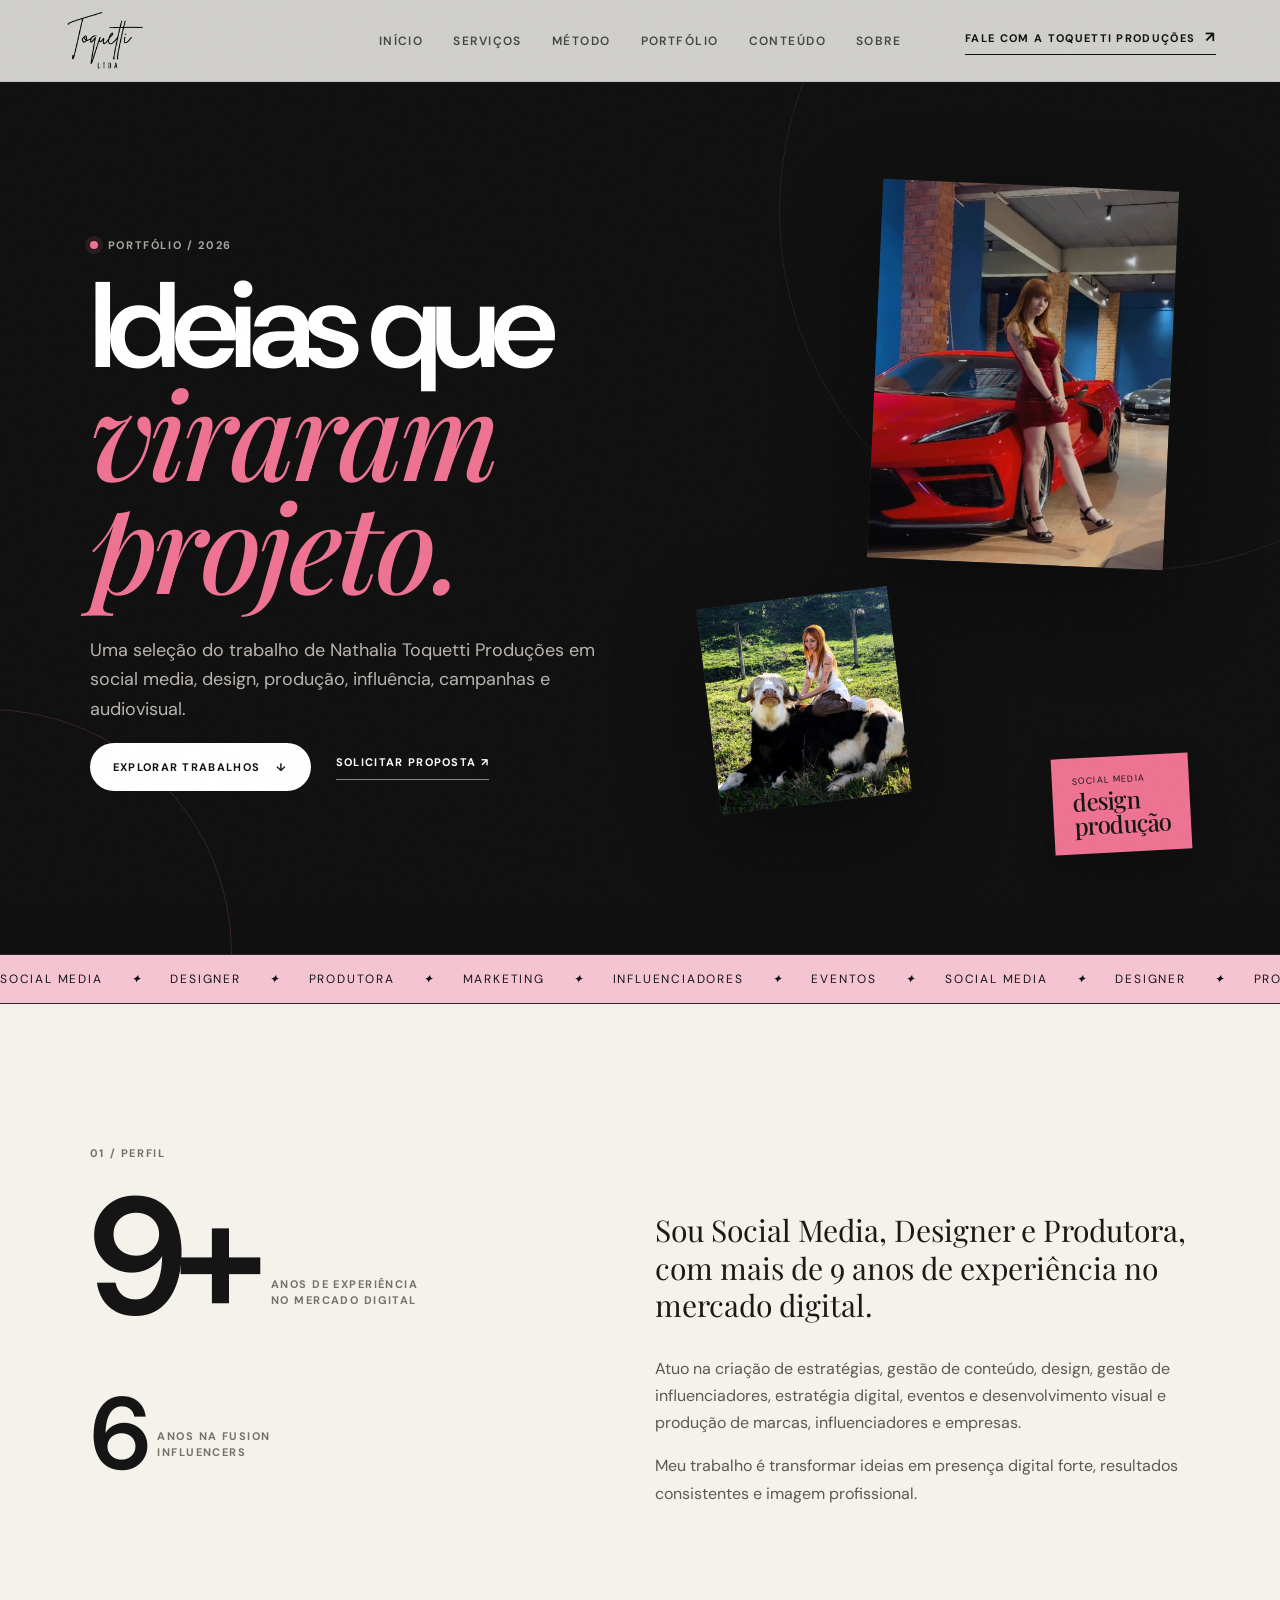
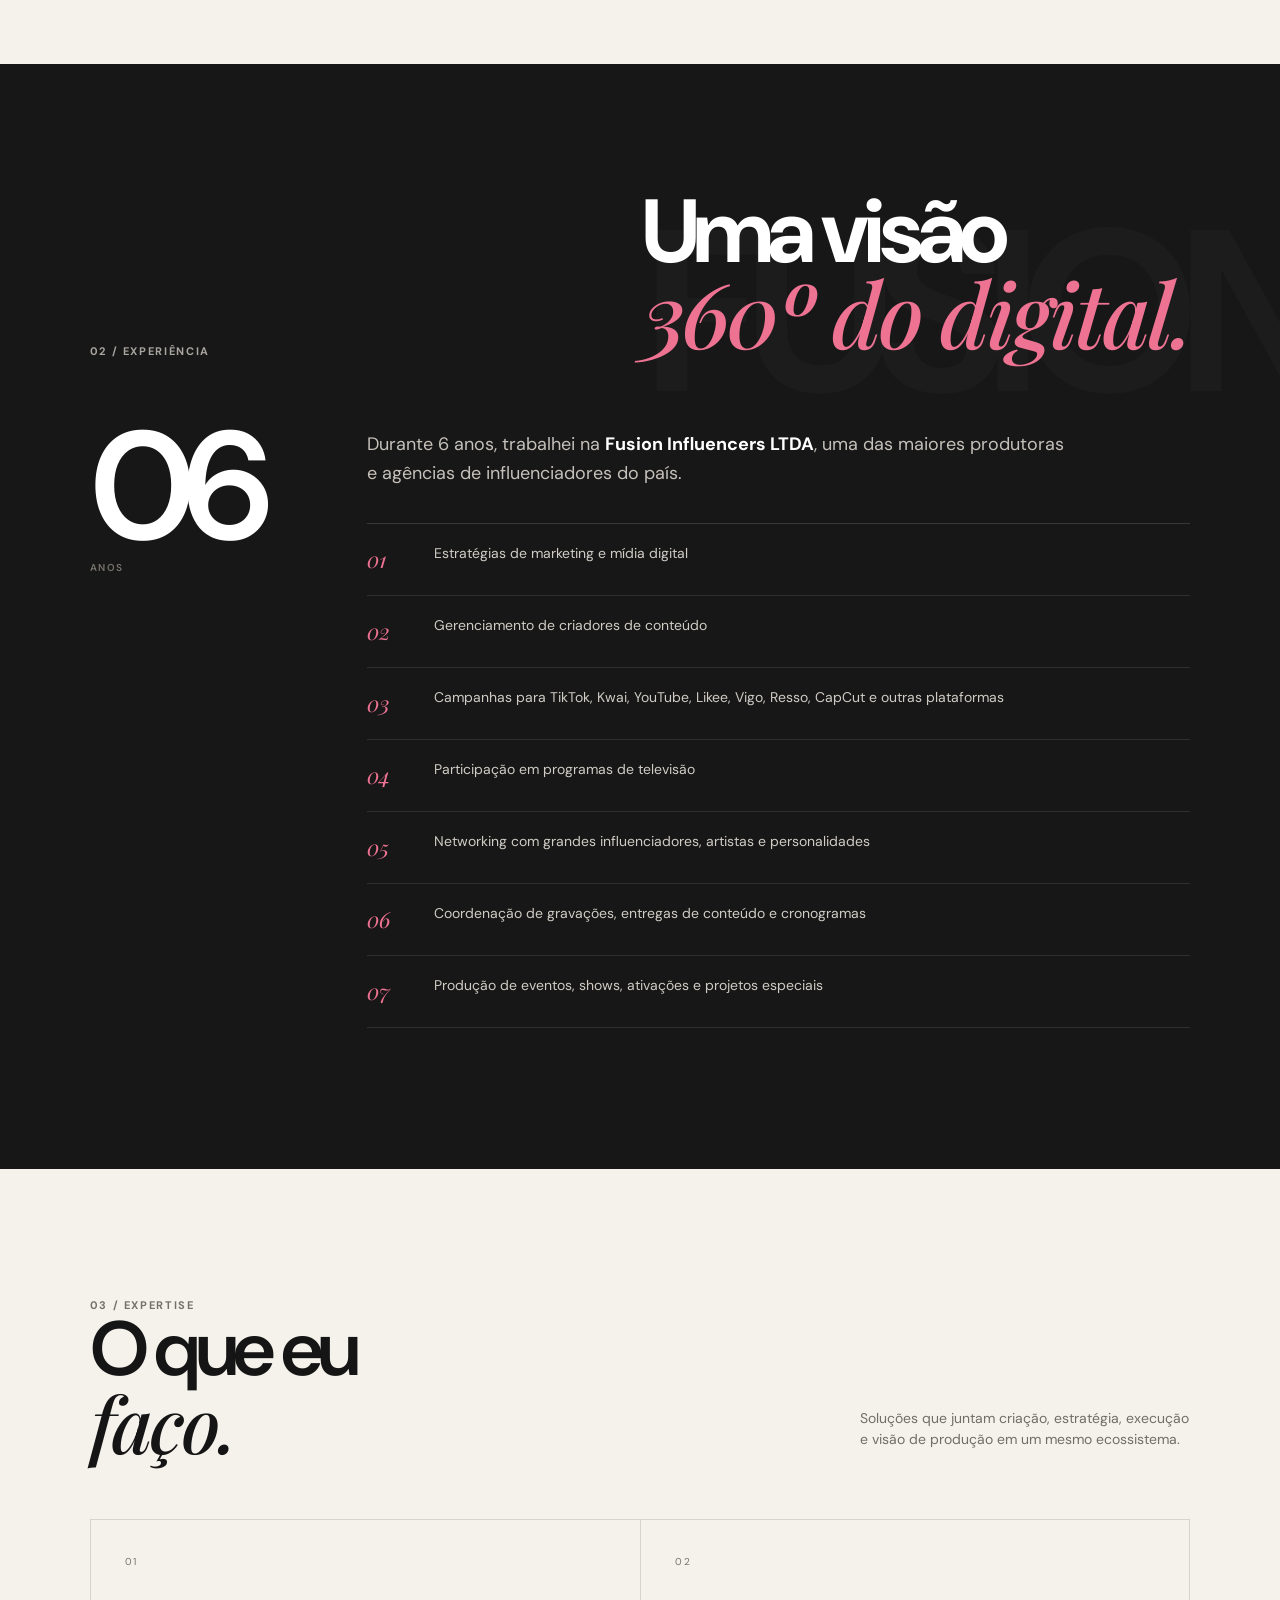
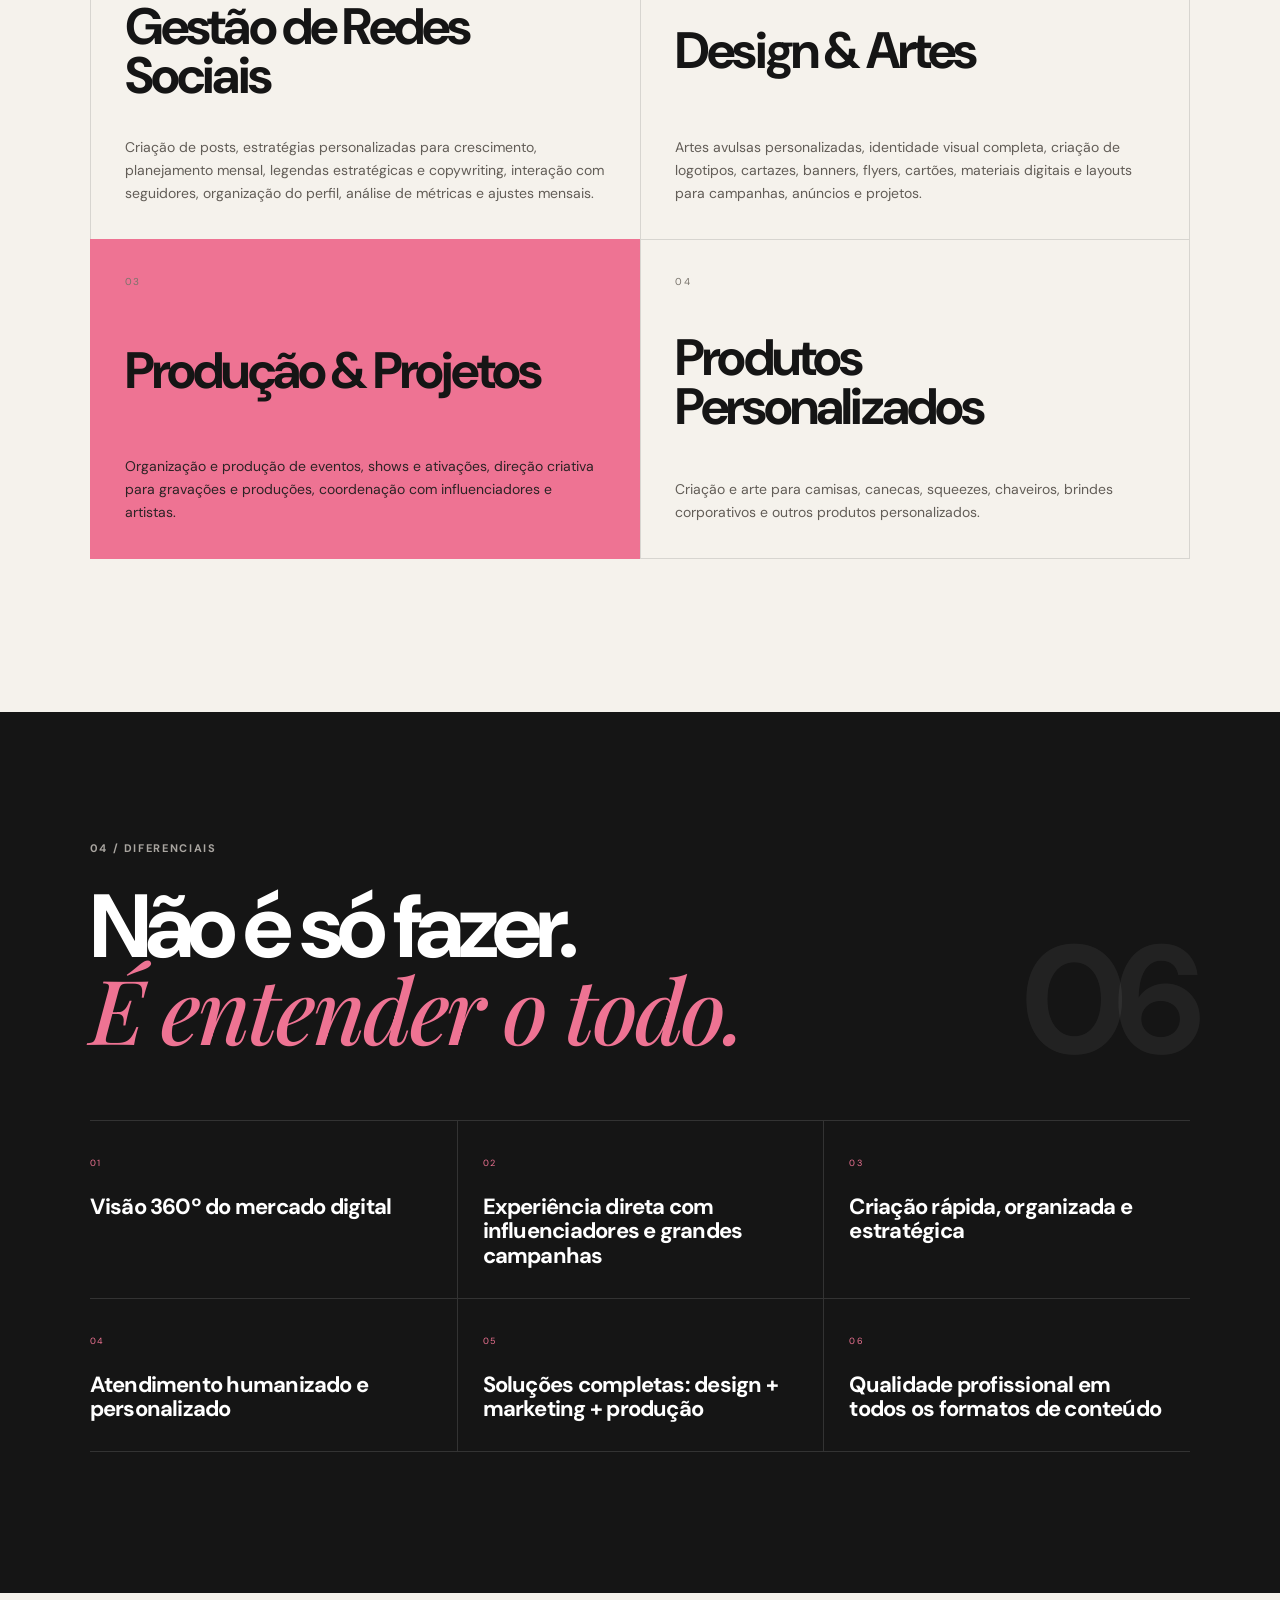
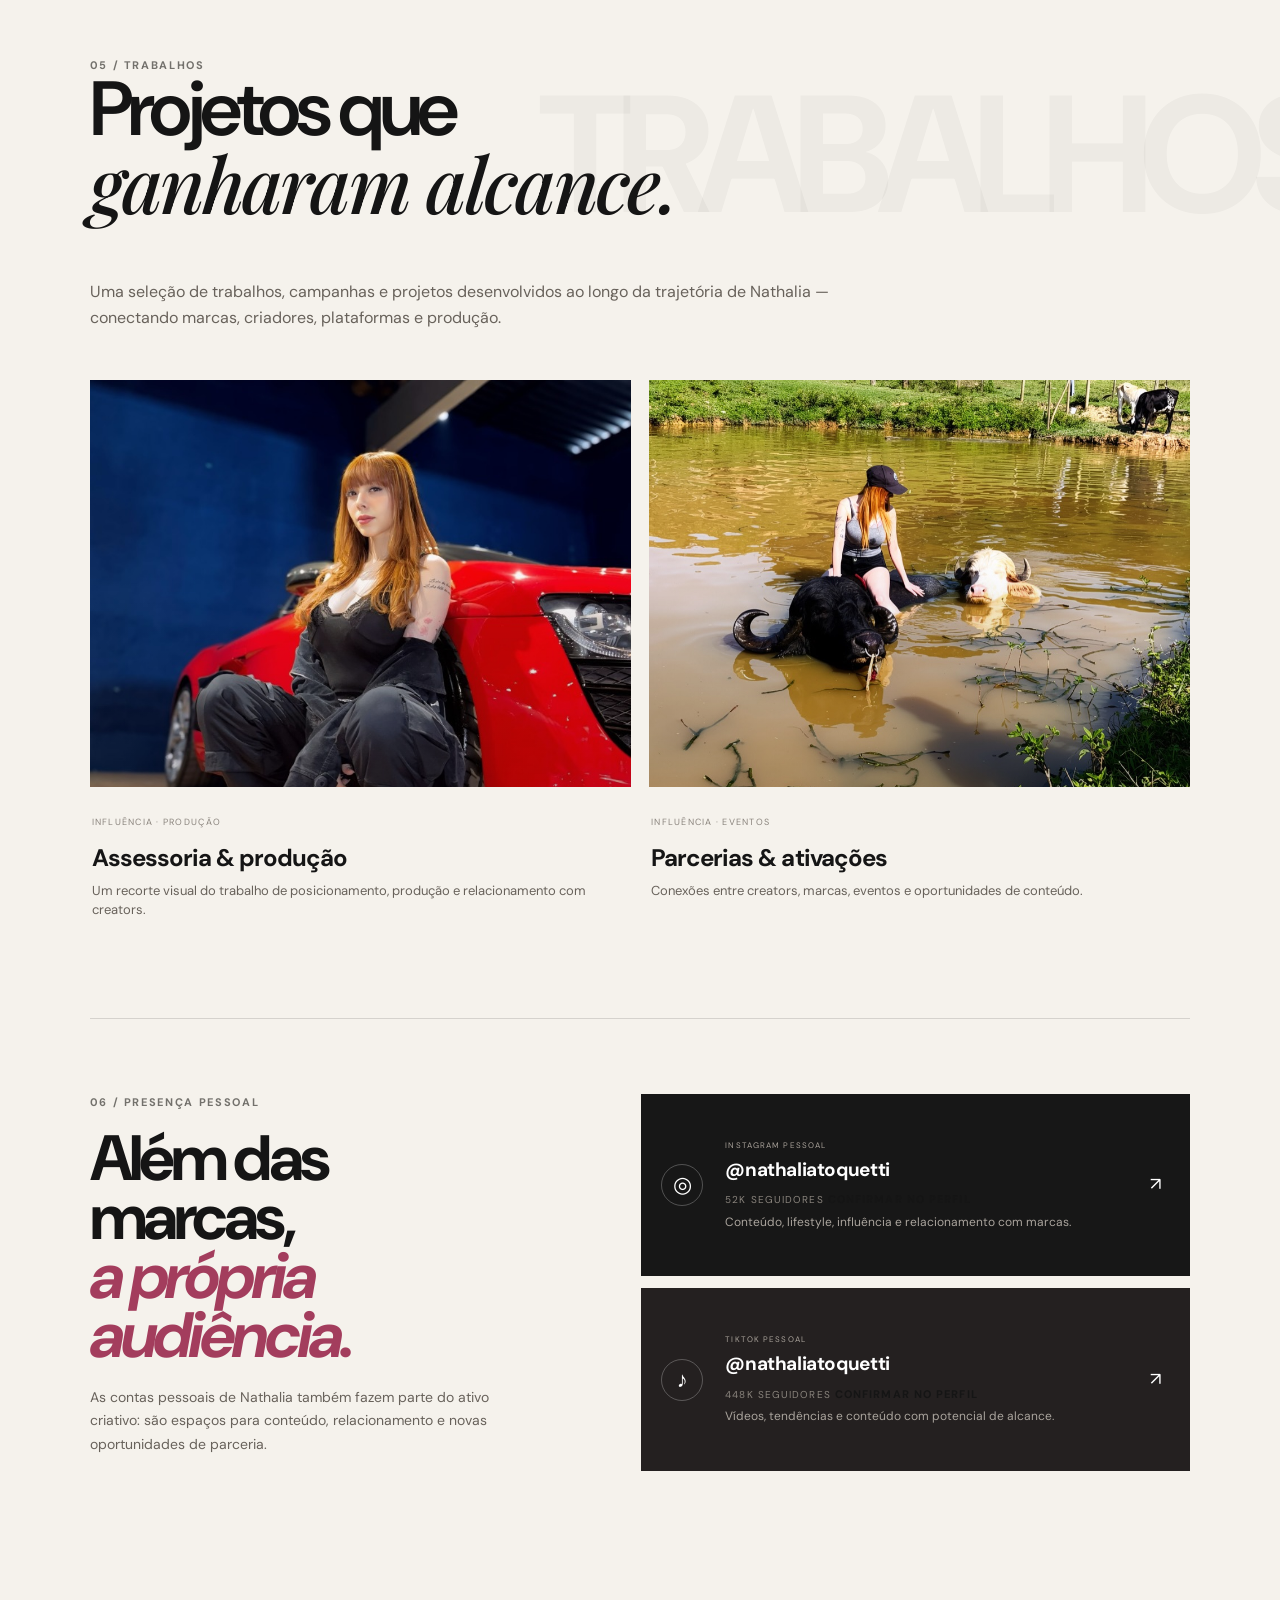
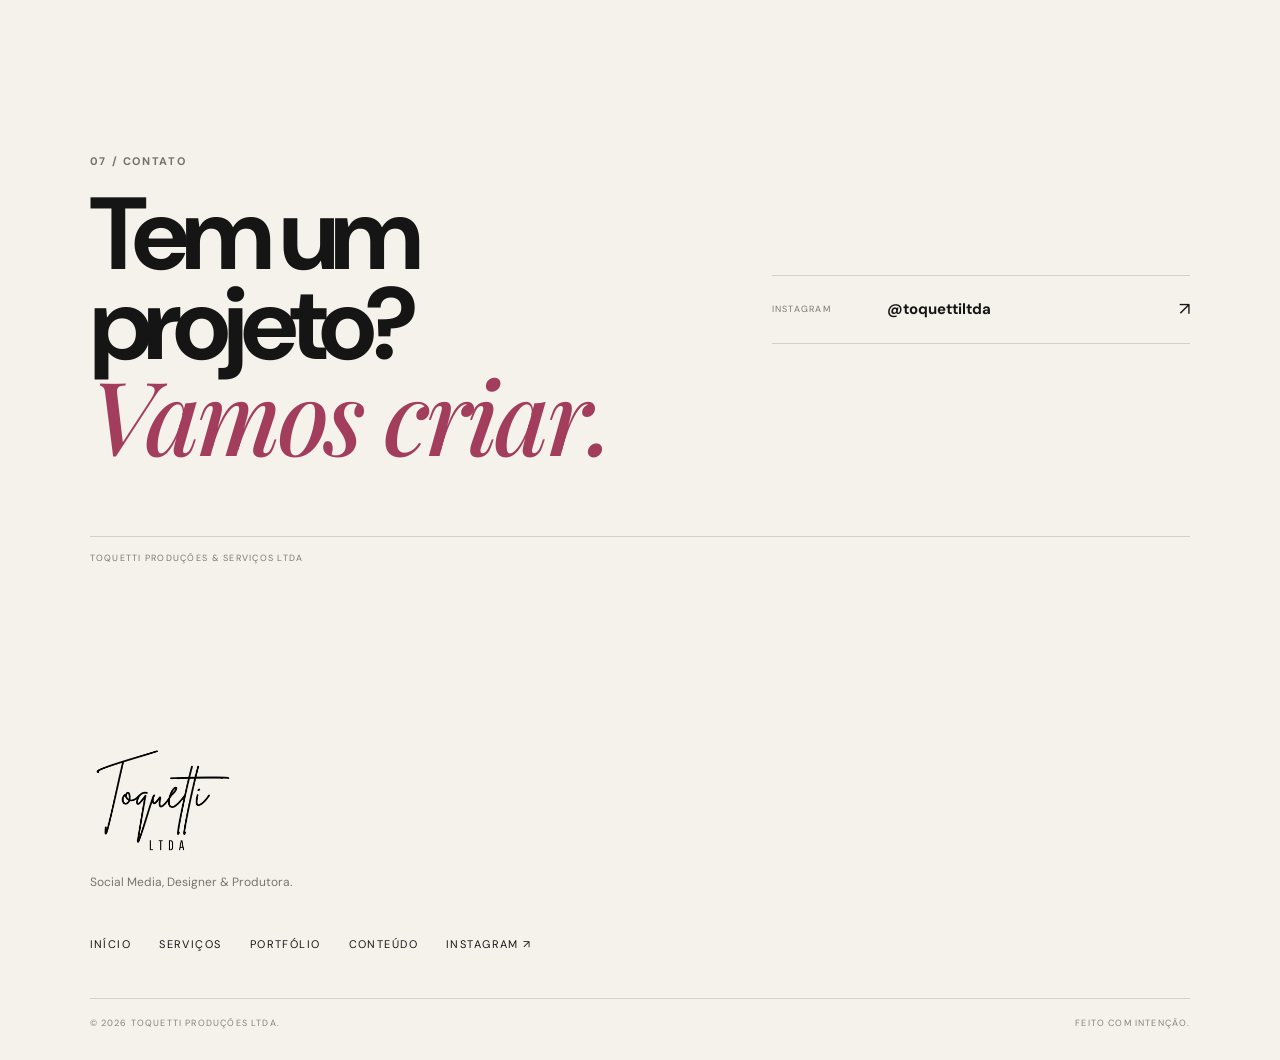
==== commit 17d25ec9: "Atualização6" ====
--- a/portfolio.html
+++ b/portfolio.html
@@ -35,7 +35,7 @@
       <a href="index.html#top">Início</a>
       <a href="index.html#servicos">Serviços</a>
       <a href="index.html#metodo">Método</a>
-      <a href="portfolio.html#trabalhos">Portfólio</a>
+      <a href="portfolio.html">Portfólio</a>
       <a href="index.html#conteudo">Conteúdo</a>
       <a href="index.html#sobre">Sobre</a>
       <!-- Adicionamos o CTA no menu mobile -->
@@ -51,7 +51,7 @@
       <div class="portfolio-hero-grid">
         <div class="portfolio-hero-copy reveal">
           <div class="eyebrow light"><span class="dot"></span> portfólio / 2026</div>
-          <div class="portfolio-index">NT / 08</div>
+          
           <h1>Ideias que<br><em>viraram projeto.</em></h1>
           <p>Uma seleção do trabalho de Nathalia Toquetti Produções em social media, design, produção, influência, campanhas e audiovisual.</p>
           <div class="hero-actions">
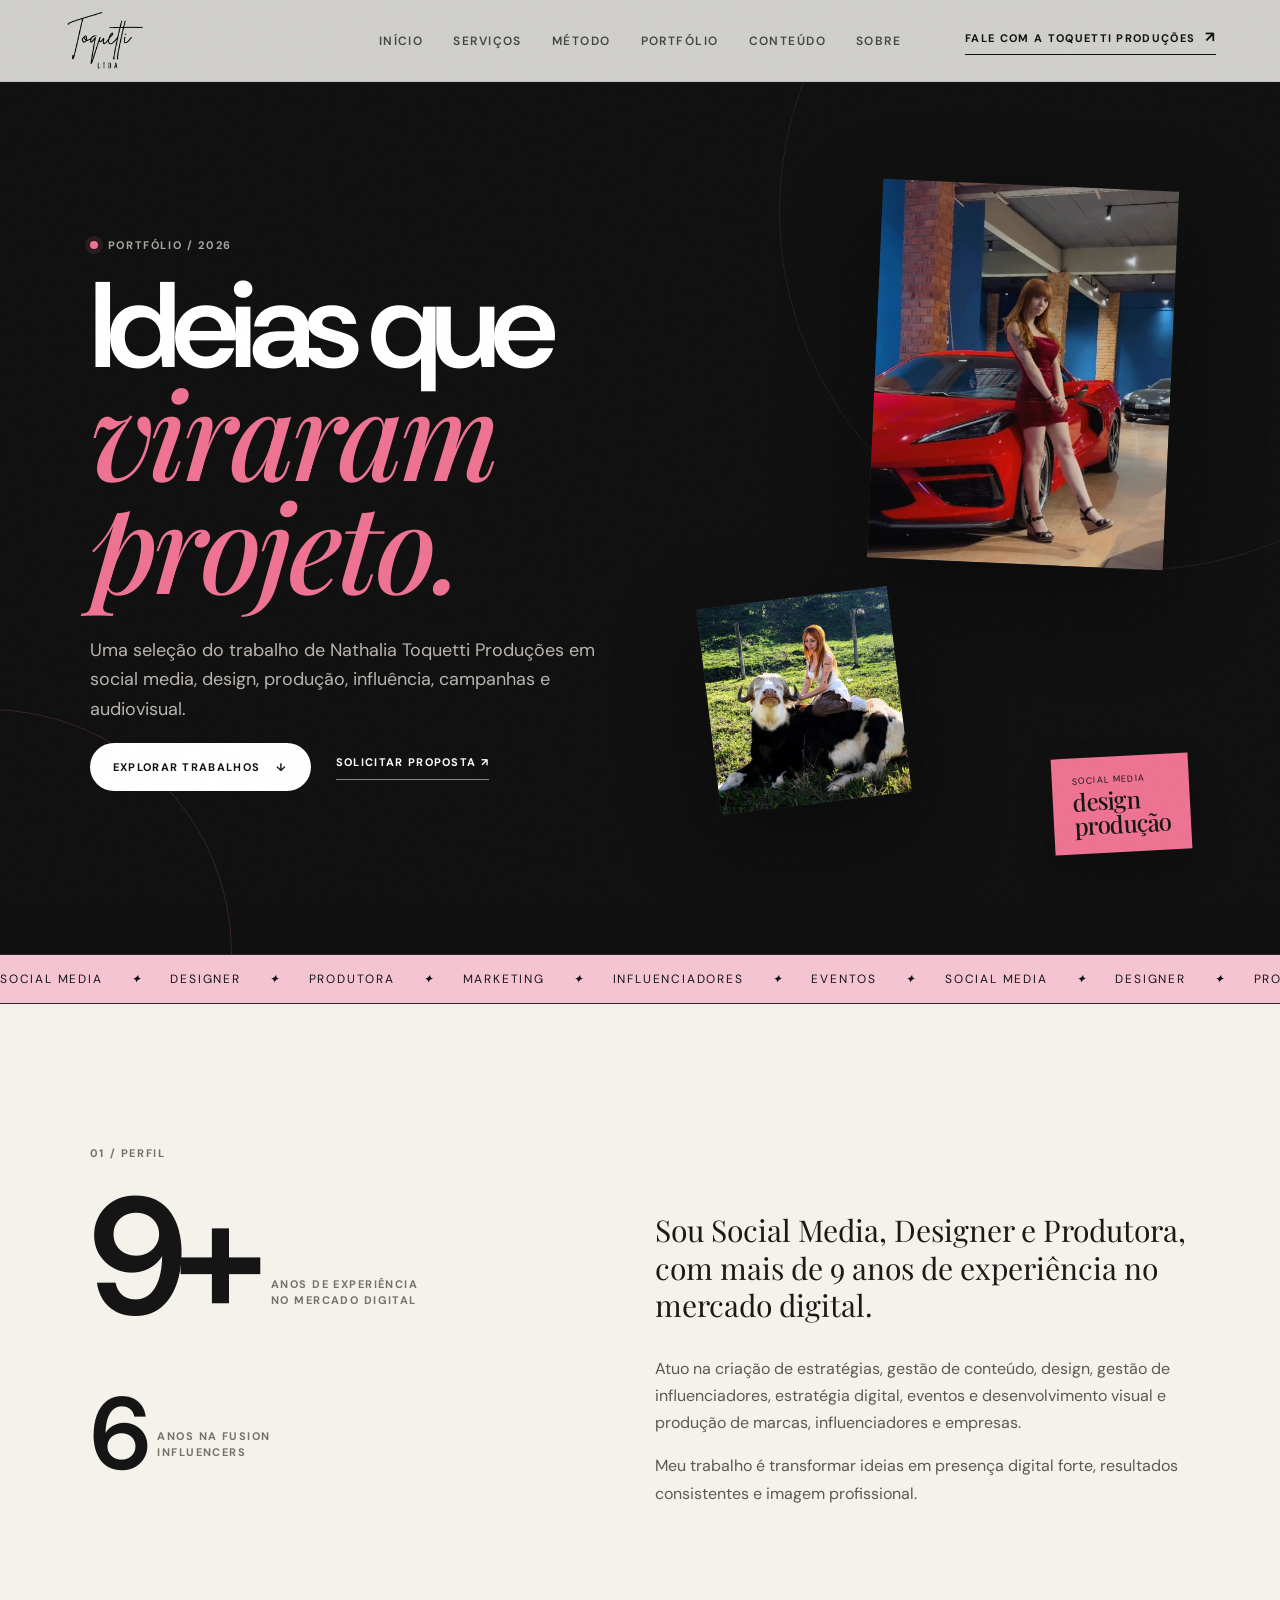
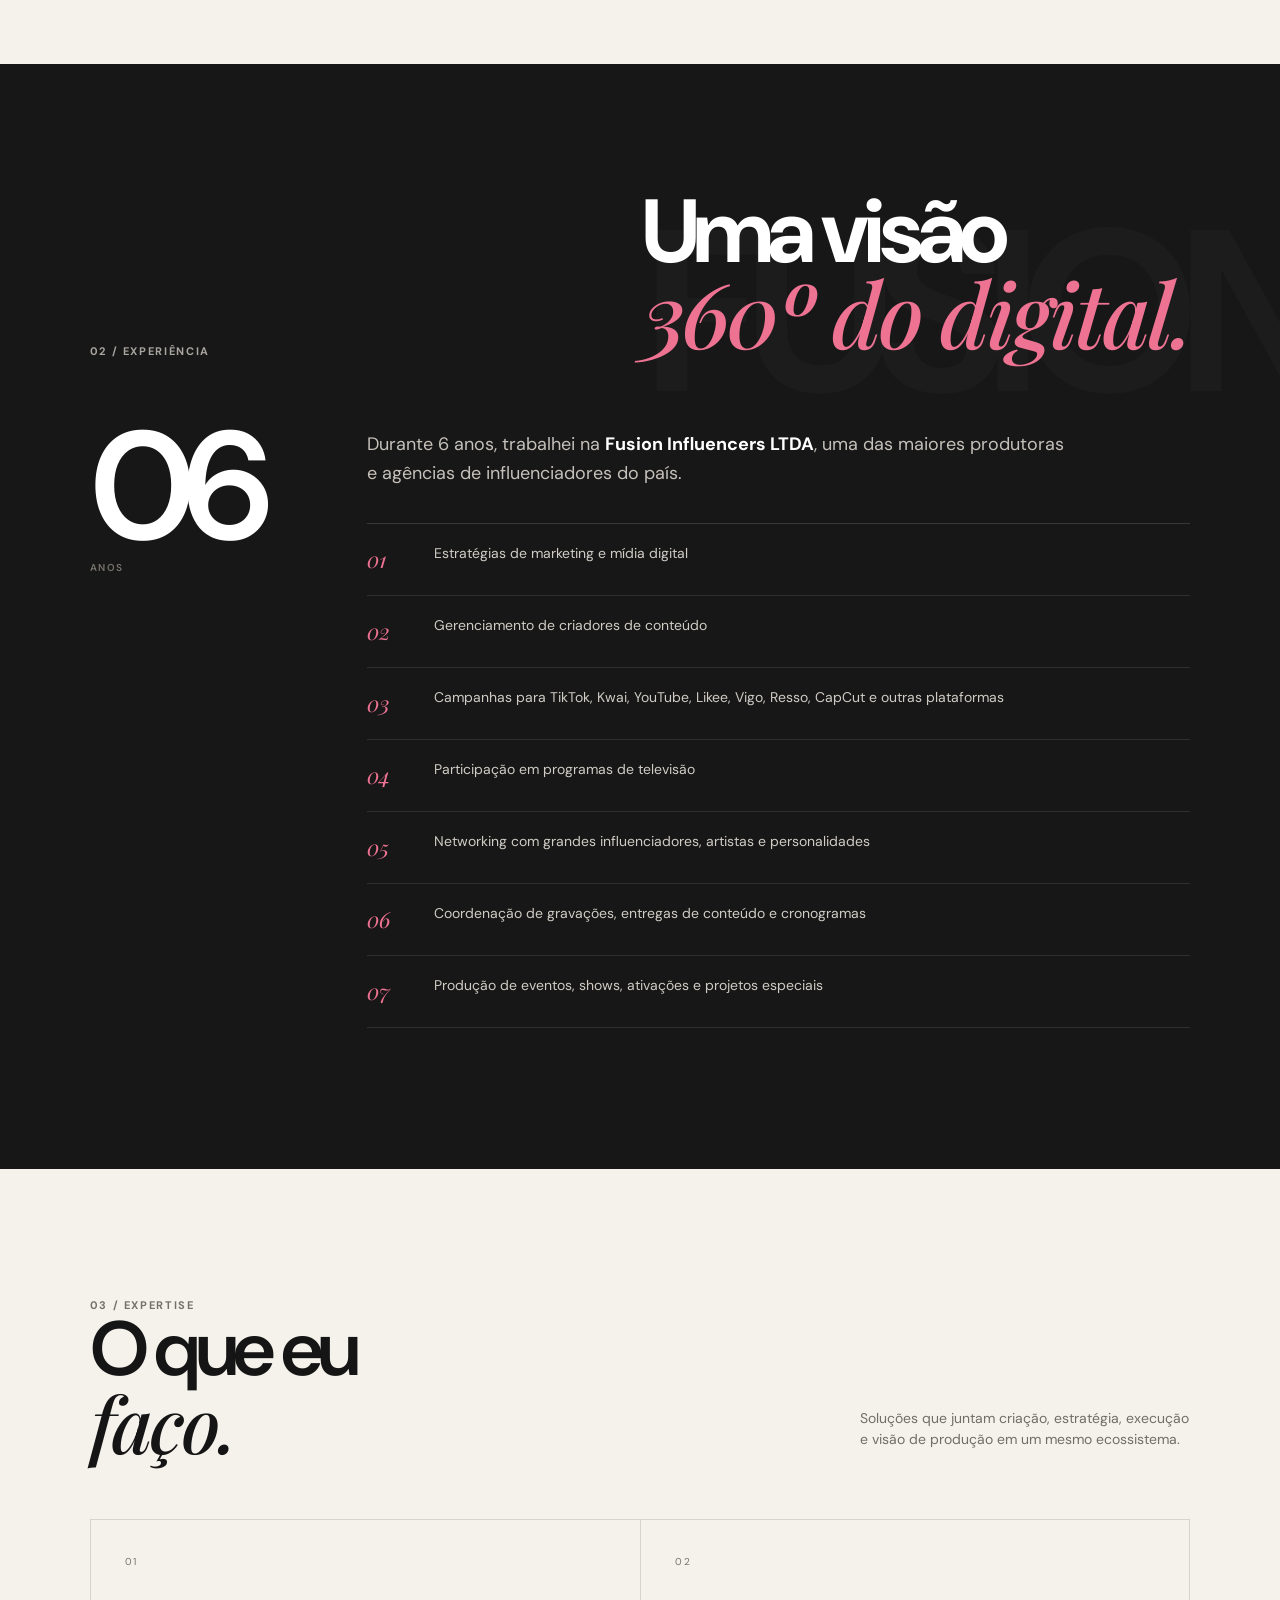
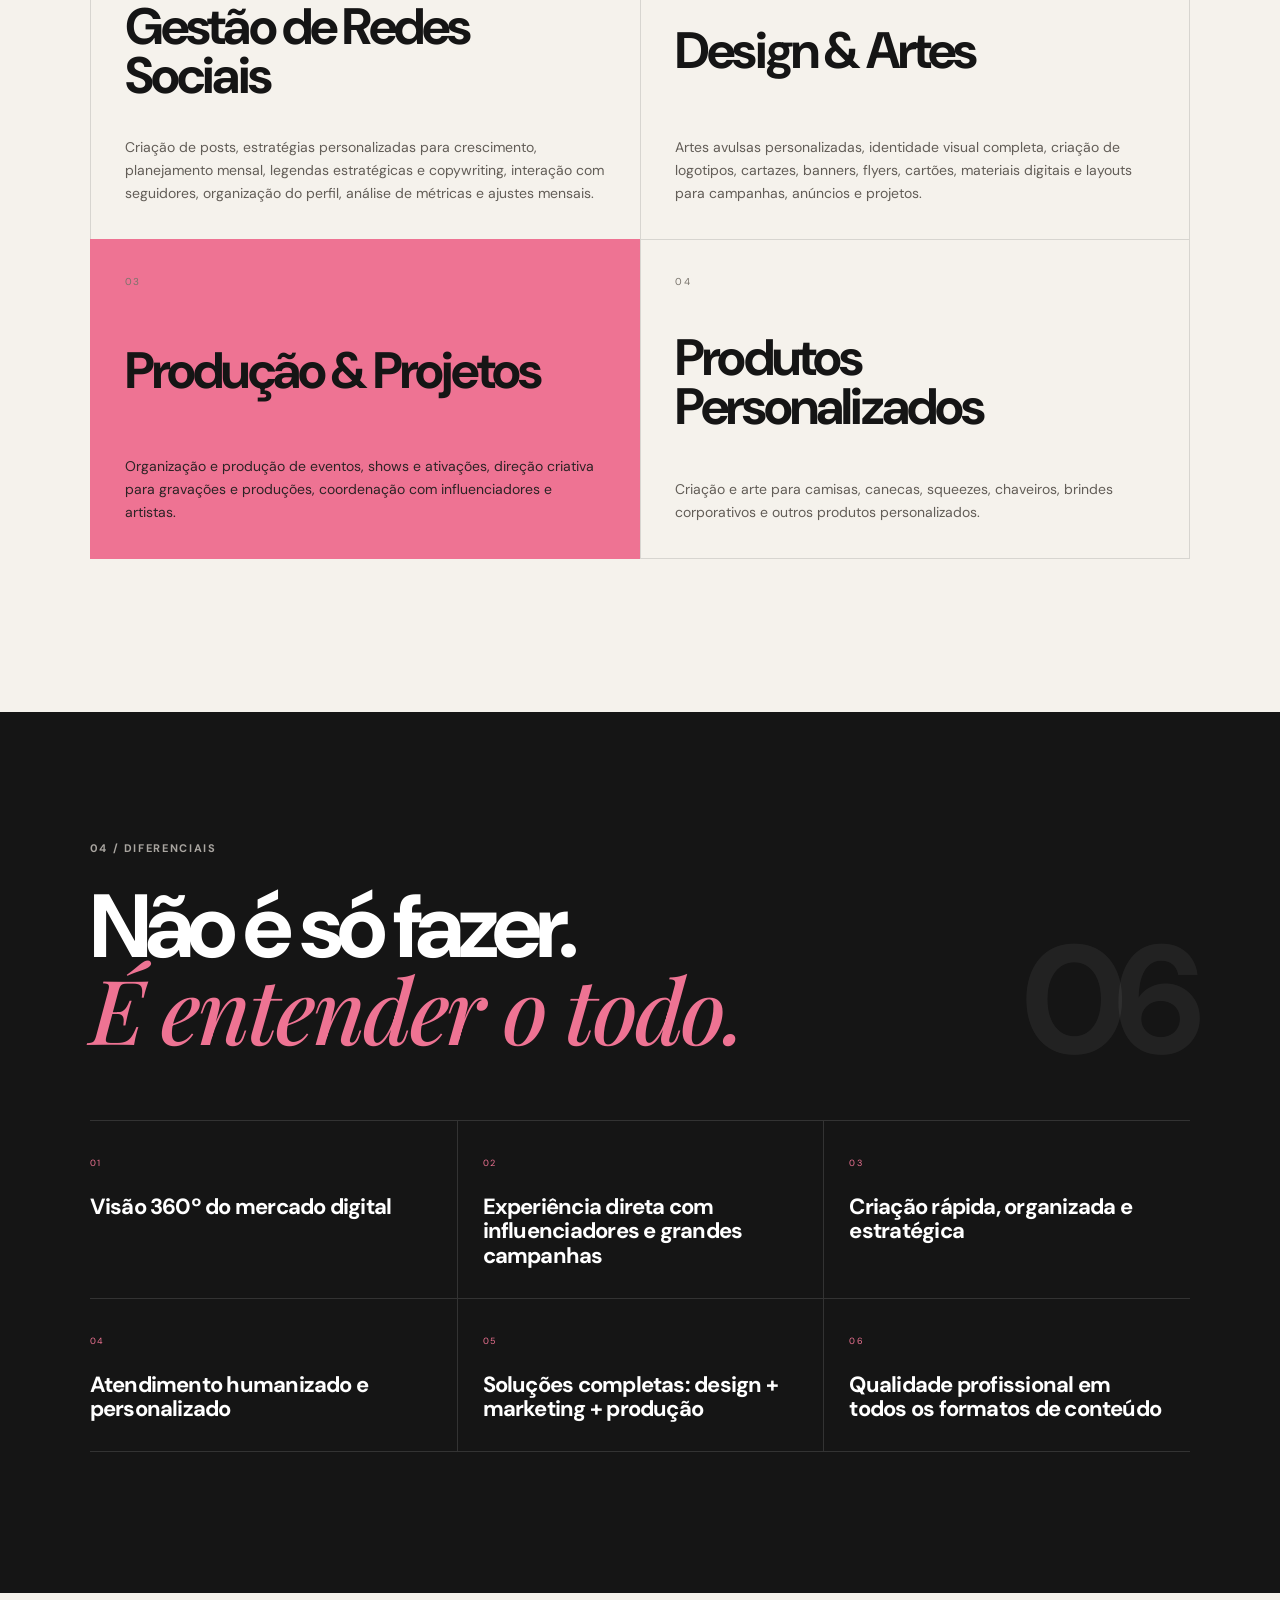
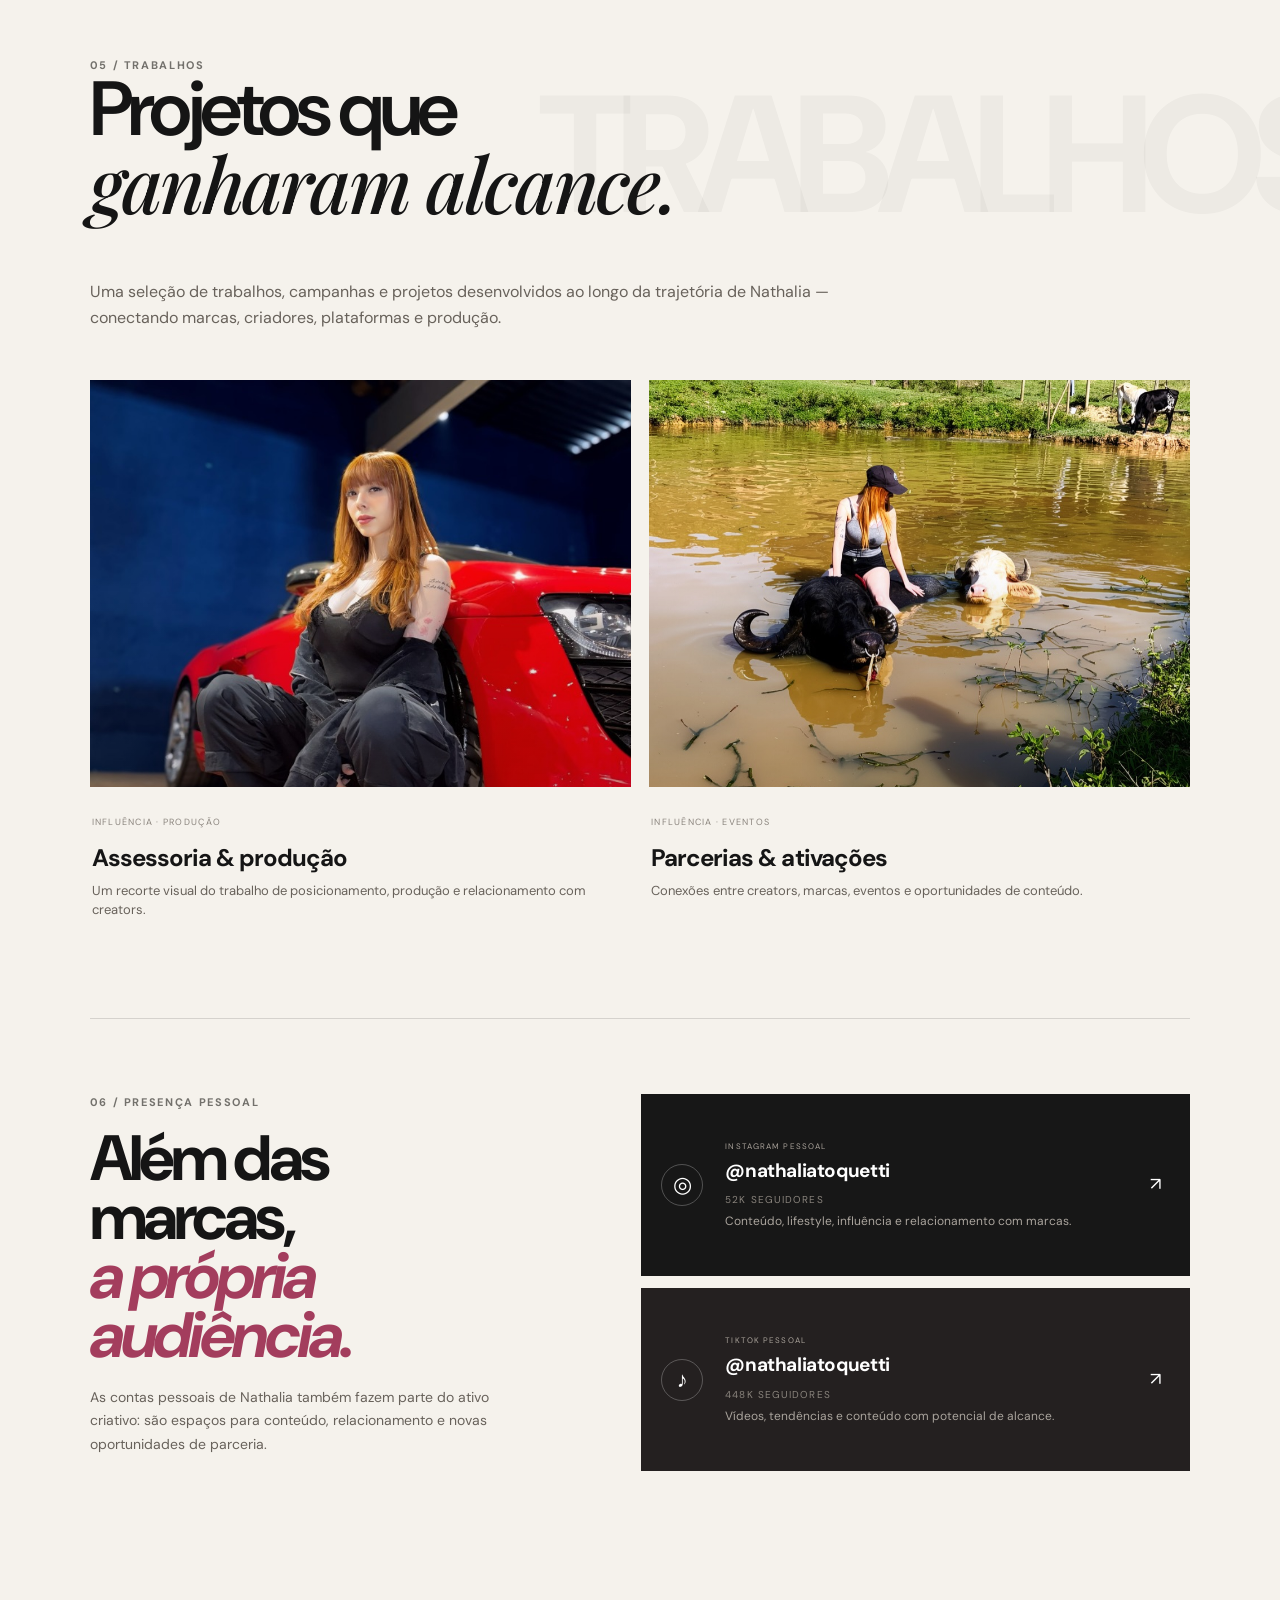
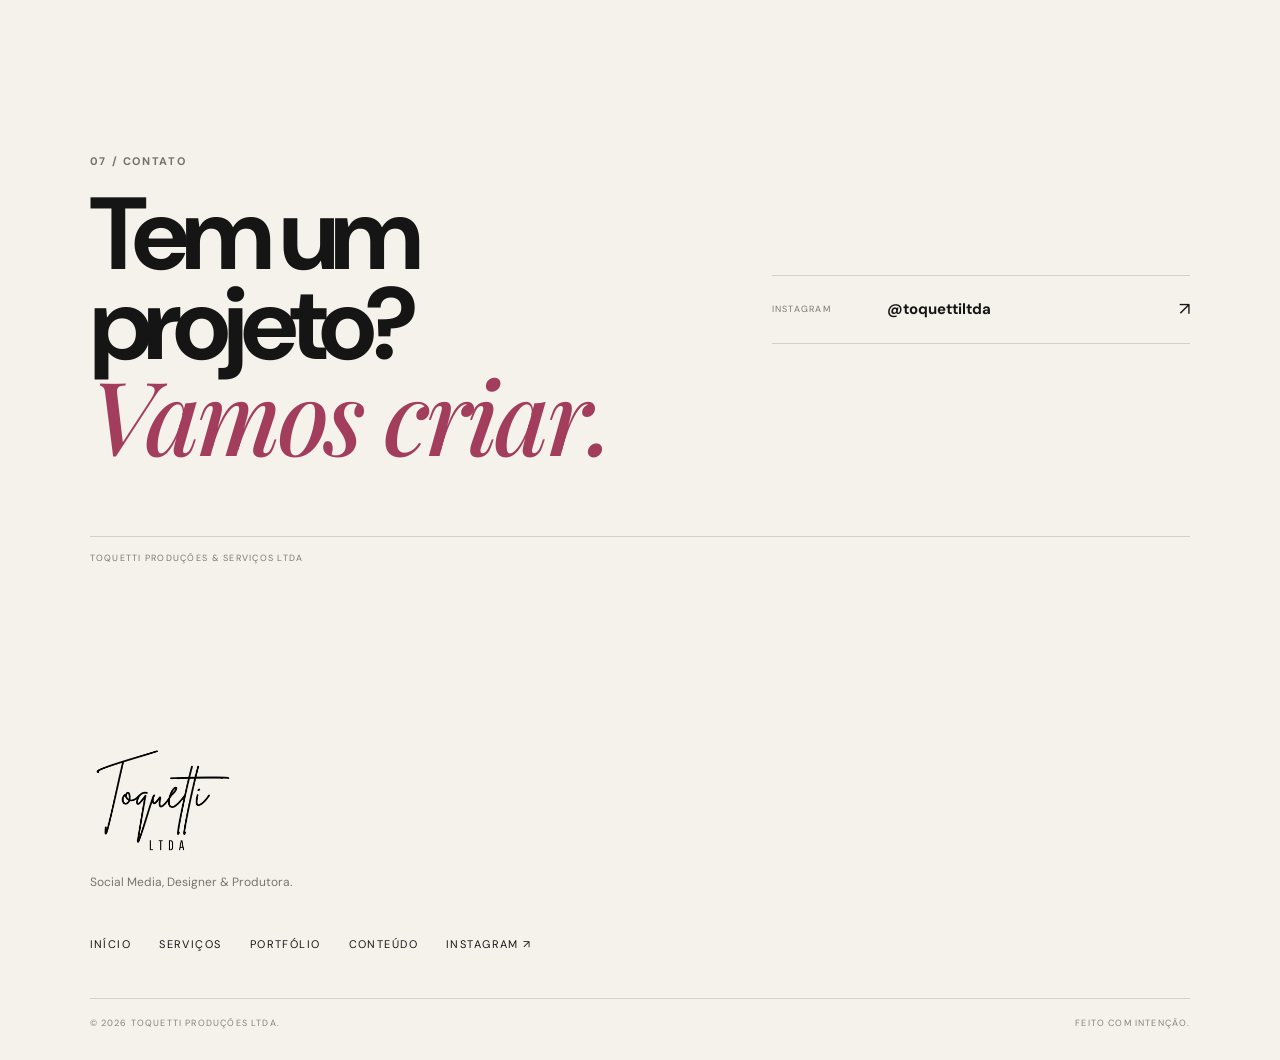
==== commit a14b5c5a: "Atualização7" ====
--- a/portfolio.html
+++ b/portfolio.html
@@ -172,10 +172,10 @@
         </div>
         <div class="social-accounts">
           <a class="social-account instagram" href="https://www.instagram.com/nathaliatoquetti/" target="_blank" rel="noreferrer">
-            <span class="social-icon">◎</span><div><small>Instagram pessoal</small><strong>@nathaliatoquetti</strong><div class="social-metric"> 52k seguidores <b>confirmar no perfil</b></div><p>Conteúdo, lifestyle, influência e relacionamento com marcas.</p></div><b>↗</b>
+            <span class="social-icon">◎</span><div><small>Instagram pessoal</small><strong>@nathaliatoquetti</strong><div class="social-metric"> 52k seguidores </div><p>Conteúdo, lifestyle, influência e relacionamento com marcas.</p></div><b>↗</b>
           </a>
           <a class="social-account tiktok" href="https://www.tiktok.com/@nathaliatoquetti" target="_blank" rel="noreferrer">
-            <span class="social-icon">♪</span><div><small>TikTok pessoal</small><strong>@nathaliatoquetti</strong><div class="social-metric"> 448k seguidores <b>confirmar no perfil</b></div><p>Vídeos, tendências e conteúdo com potencial de alcance.</p></div><b>↗</b>
+            <span class="social-icon">♪</span><div><small>TikTok pessoal</small><strong>@nathaliatoquetti</strong><div class="social-metric"> 448k seguidores </div><p>Vídeos, tendências e conteúdo com potencial de alcance.</p></div><b>↗</b>
           </a>
         </div>
       </div>
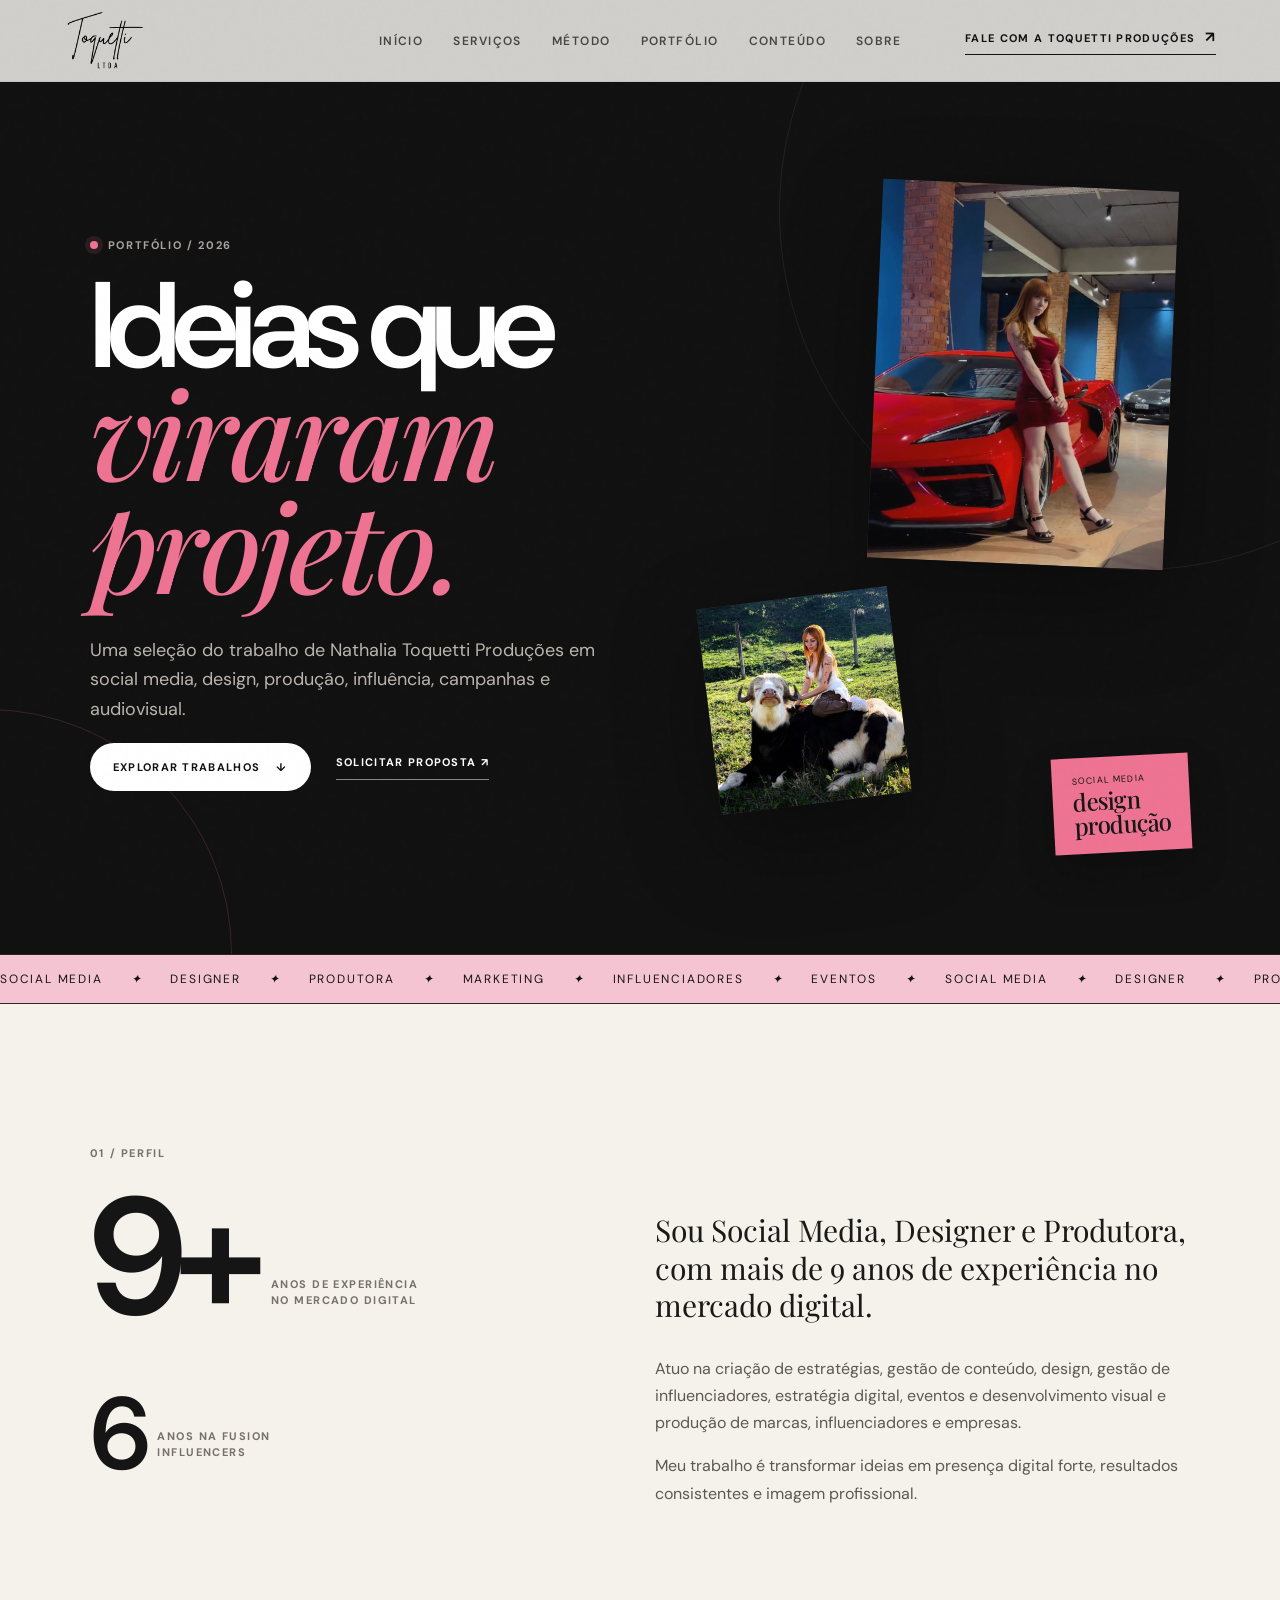
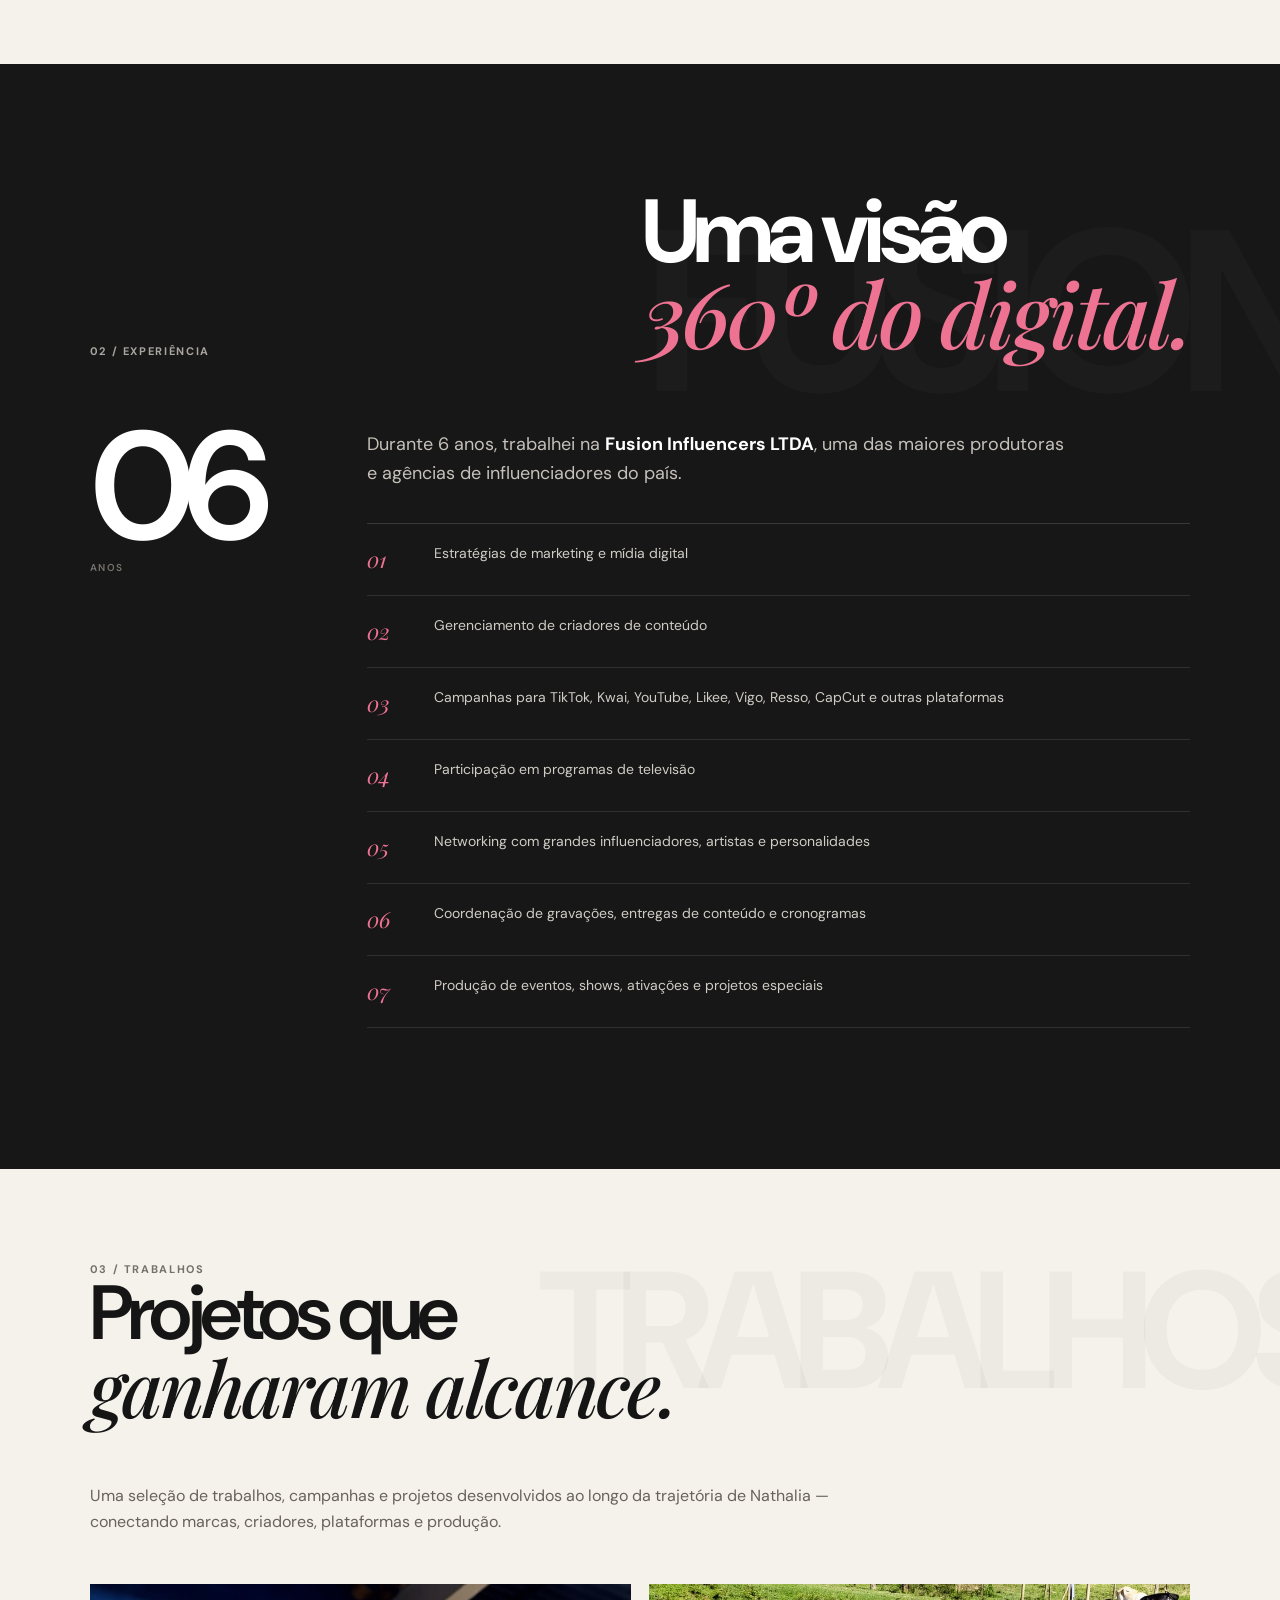
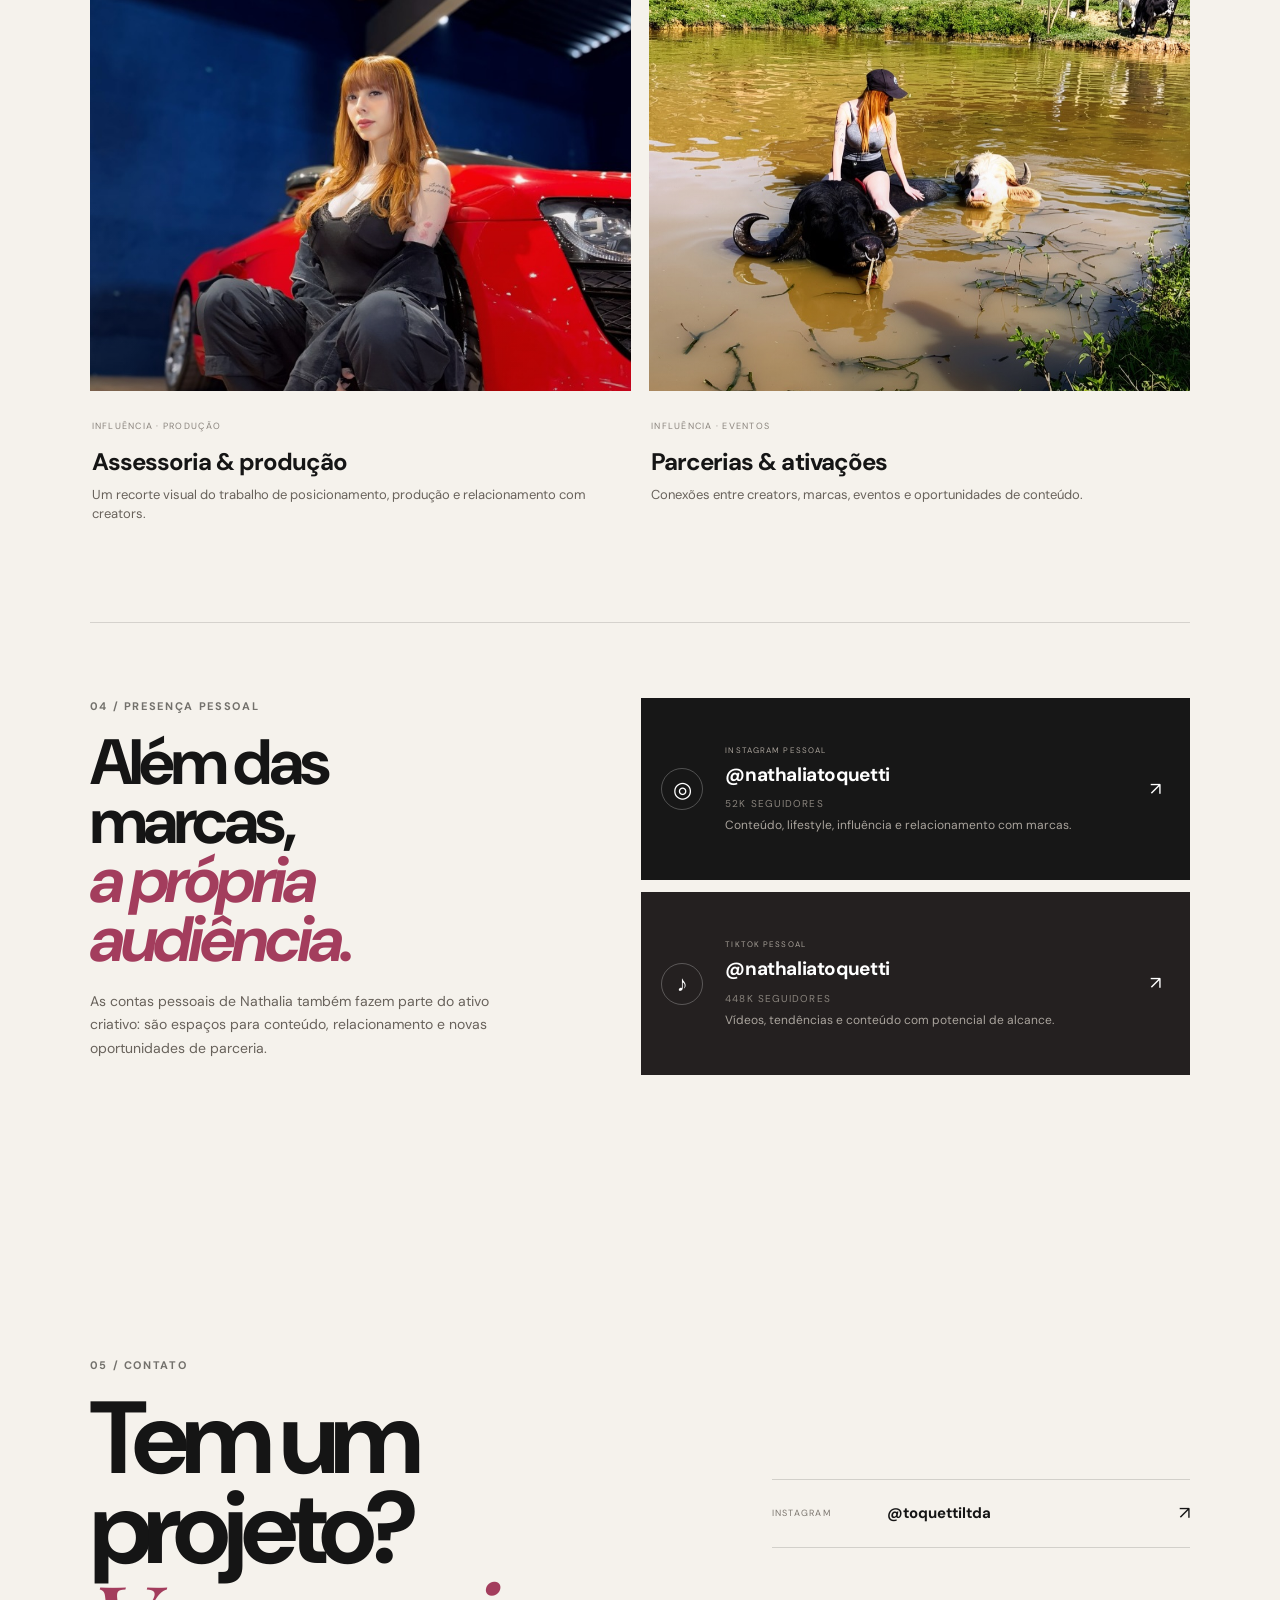
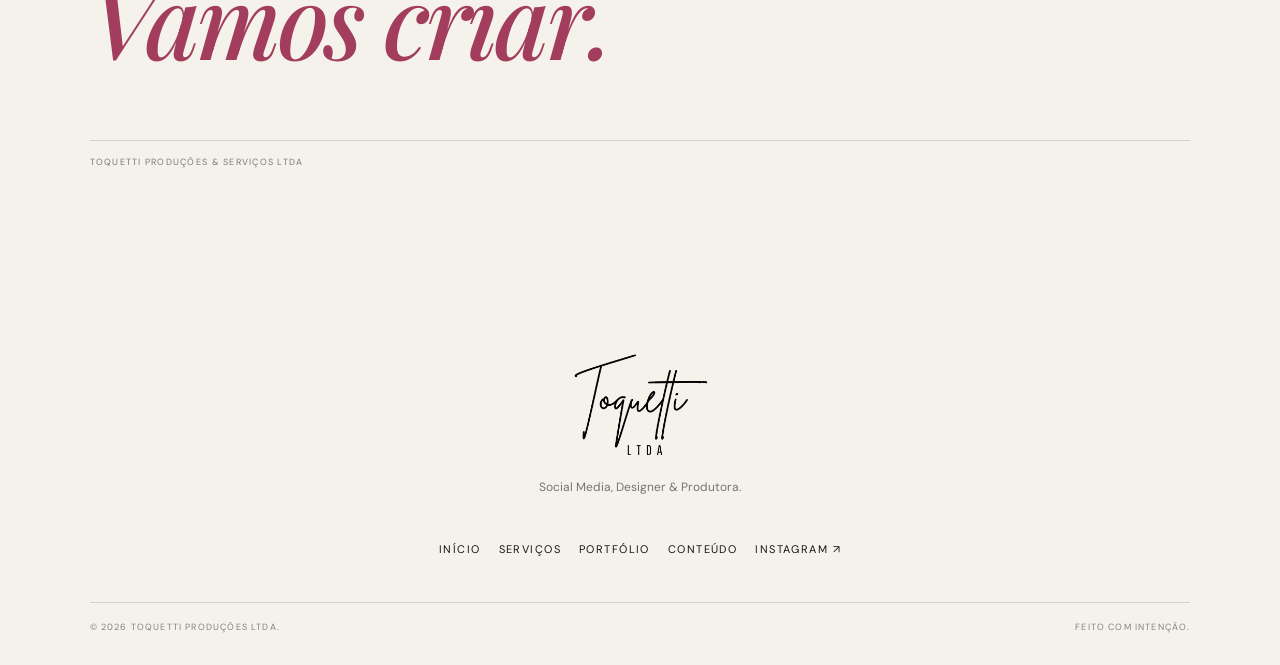
==== commit ac52cf07: "limpeza portfolio" ====
--- a/portfolio.html
+++ b/portfolio.html
@@ -111,40 +111,12 @@
       </div>
     </section>
 
-    <section class="portfolio-services section-pad">
-      <div class="section-head">
-        <div><div class="section-kicker">03 / expertise</div><h2>O que eu<br><em>faço.</em></h2></div>
-        <p>Soluções que juntam criação, estratégia, execução e visão de produção em um mesmo ecossistema.</p>
-      </div>
-      <div class="expertise-grid">
-        <article><span>01</span><h3>Gestão de Redes Sociais</h3><p>Criação de posts, estratégias personalizadas para crescimento, planejamento mensal, legendas estratégicas e copywriting, interação com seguidores, organização do perfil, análise de métricas e ajustes mensais.</p></article>
-        <article><span>02</span><h3>Design & Artes</h3><p>Artes avulsas personalizadas, identidade visual completa, criação de logotipos, cartazes, banners, flyers, cartões, materiais digitais e layouts para campanhas, anúncios e projetos.</p></article>
-        <article class="pink-card"><span>03</span><h3>Produção & Projetos</h3><p>Organização e produção de eventos, shows e ativações, direção criativa para gravações e produções, coordenação com influenciadores e artistas.</p></article>
-        <article><span>04</span><h3>Produtos Personalizados</h3><p>Criação e arte para camisas, canecas, squeezes, chaveiros, brindes corporativos e outros produtos personalizados.</p></article>
-      </div>
-    </section>
-
     
-
-    <section class="differentials">
-      <div class="section-pad">
-        <div class="section-kicker light">04 / diferenciais</div>
-        <div class="diff-head"><h2>Não é só fazer.<br><em>É entender o todo.</em></h2><span>06</span></div>
-        <div class="diff-grid">
-          <div><span>01</span><h3>Visão 360º do mercado digital</h3></div>
-          <div><span>02</span><h3>Experiência direta com influenciadores e grandes campanhas</h3></div>
-          <div><span>03</span><h3>Criação rápida, organizada e estratégica</h3></div>
-          <div><span>04</span><h3>Atendimento humanizado e personalizado</h3></div>
-          <div><span>05</span><h3>Soluções completas: design + marketing + produção</h3></div>
-          <div><span>06</span><h3>Qualidade profissional em todos os formatos de conteúdo</h3></div>
-        </div>
-      </div>
-    </section>
 
     <section class="work-section section-pad" id="trabalhos">
       <div class="section-head work-head">
         <div>
-          <div class="section-kicker">05 / trabalhos</div>
+          <div class="section-kicker">03 / trabalhos</div>
           <h2>Projetos que<br><em>ganharam alcance.</em></h2>
         </div>
    
@@ -166,7 +138,7 @@
 
       <div class="social-proof">
         <div class="social-proof-copy">
-          <div class="section-kicker">06 / presença pessoal</div>
+          <div class="section-kicker">04 / presença pessoal</div>
           <h3>Além das marcas,<br><em>a própria audiência.</em></h3>
           <p>As contas pessoais de Nathalia também fazem parte do ativo criativo: são espaços para conteúdo, relacionamento e novas oportunidades de parceria.</p>
         </div>
@@ -184,7 +156,7 @@
     <section class="portfolio-contact section-pad" id="contato">
       <div class="portfolio-contact-grid">
         <div>
-          <div class="section-kicker">07 / contato</div>
+          <div class="section-kicker">05 / contato</div>
           <h2>Tem um projeto?<br><em>Vamos criar.</em></h2>
         </div>
         <div class="contact-links">
--- a/styles.css
+++ b/styles.css
@@ -24,7 +24,7 @@
 .nav a{opacity:.72;transition:.2s}.nav a:hover{opacity:1}
 .header-cta{justify-self:end;font-size:11px;text-transform:uppercase;letter-spacing:.12em;font-weight:700;border-bottom:1px solid var(--ink);padding-bottom:5px}
 .header-cta span{font-size:15px;margin-left:5px}
-.section-pad{padding-left:7vw;padding-right:7vw}
+.section-pad{padding-left:7vw;padding-right:7vw; }
 .hero{min-height:calc(100vh - 82px);display:grid;grid-template-columns:1.02fr .98fr;gap:4vw;align-items:center;padding-top:7vw;padding-bottom:7vw;position:relative}
 .hero-copy{max-width:720px}
 .eyebrow,.section-kicker{font-size:11px;font-weight:700;text-transform:uppercase;letter-spacing:.15em;color:#73716c}
@@ -36,13 +36,13 @@
 .hero-art{height:720px;position:relative;min-height:520px}.hero-card{position:absolute;background:#eee;box-shadow:var(--shadow);overflow:hidden}.hero-card img{width:100%;height:100%;object-fit:cover}.hero-card-main{width:min(440px,62%);aspect-ratio:.82;right:6%;top:6%;transform:rotate(3.2deg)}.hero-card-float{width:min(255px,38%);aspect-ratio:.8;left:5%;bottom:12%;transform:rotate(-7deg);box-shadow:0 20px 50px rgba(17,17,17,.17)}.hero-badge{position:absolute;right:0;bottom:8%;padding:17px 20px;border:1px solid var(--ink);background:var(--paper);font-size:10px;line-height:1.25;text-transform:uppercase;letter-spacing:.13em;transform:rotate(-4deg);z-index:3}.hero-badge strong{font-size:18px;letter-spacing:-.02em}.hero-orbit{position:absolute;border-radius:50%;border:1px solid rgba(17,17,17,.15)}.orbit-a{width:510px;height:510px;right:-6%;top:11%}.orbit-b{width:260px;height:260px;left:-2%;bottom:8%}
 .marquee{overflow:hidden;border-top:1px solid var(--line);border-bottom:1px solid var(--line);background:#141414;color:white}.marquee-track{display:flex;width:max-content;align-items:center;gap:28px;padding:15px 0;font-size:12px;text-transform:uppercase;letter-spacing:.15em;animation:marquee 28s linear infinite}.marquee i{color:var(--pink);font-style:normal}@keyframes marquee{to{transform:translateX(-50%)}}
 .intro{padding-top:11vw;padding-bottom:11vw}.intro-grid{display:grid;grid-template-columns:1.3fr .7fr;gap:9vw;margin-top:28px}.intro h2,.section-head h2,.method h2,.about h2{font-size:clamp(42px,6vw,82px);letter-spacing:-.06em;line-height:.94;font-weight:600;margin:0}.intro-text{align-self:end;font-size:17px;color:#5a5753}.intro-text p{margin:0 0 18px}.arrow-link{display:inline-block;margin-top:12px;border-bottom:1px solid var(--ink);padding-bottom:8px}
-.section-head{display:flex;justify-content:space-between;align-items:end;gap:60px;margin-bottom:55px}.section-head>p{max-width:330px;color:#706e69;font-size:14px}.services{padding-bottom:12vw}.service-grid{display:grid;grid-template-columns:1fr 1fr}.service-card{min-height:390px;padding:34px;display:flex;flex-direction:column;justify-content:space-between;border:1px solid var(--line);position:relative;overflow:hidden;transition:transform .25s,box-shadow .25s}.service-card:hover{transform:translateY(-6px);box-shadow:0 24px 48px rgba(17,17,17,.08)}.service-card:nth-child(1),.service-card:nth-child(2){border-bottom:0}.service-card:nth-child(odd){border-right:0}.service-card h3{font-size:clamp(34px,4vw,55px);margin:15px 0 14px;letter-spacing:-.06em;line-height:.92}.service-card p{max-width:380px;color:#5c5954;font-size:14px}.service-card a{display:inline-block;margin-top:18px;font-size:10px;text-transform:uppercase;letter-spacing:.13em;font-weight:700;border-bottom:1px solid currentColor;padding-bottom:6px}.service-label{font-size:10px;text-transform:uppercase;letter-spacing:.14em}.service-symbol{position:absolute;right:32px;top:28px;font-size:36px}.number{font-size:10px;opacity:.55}.service-dark{background:var(--ink);color:white;border-color:var(--ink)}.service-dark p{color:#b9b6af}.service-dark a{color:white}.service-pink{background:var(--pink);border-color:var(--pink)}.service-pink p{color:#27201f}.service-pink a{color:#241d1f}
+.section-head{display:flex; flex-direction: column;justify-content:flex-start; flex-wrap: wrap; ;align-items:flex-start;align-content: flex-start;gap:20px;margin-top: 28px;margin-bottom:55px}.section-head>p{max-width:330px;color:#706e69;font-size:14px}.services{padding-bottom:12vw}.service-grid{display:grid;grid-template-columns:1fr 1fr}.service-card{min-height:390px;padding:34px;display:flex;flex-direction:column;justify-content:space-between;border:1px solid var(--line);position:relative;overflow:hidden;transition:transform .25s,box-shadow .25s}.service-card:hover{transform:translateY(-6px);box-shadow:0 24px 48px rgba(17,17,17,.08)}.service-card:nth-child(1),.service-card:nth-child(2){border-bottom:0}.service-card:nth-child(odd){border-right:0}.service-card h3{font-size:clamp(34px,4vw,55px);margin:15px 0 14px;letter-spacing:-.06em;line-height:.92}.service-card p{max-width:380px;color:#5c5954;font-size:14px}.service-card a{display:inline-block;margin-top:18px;font-size:10px;text-transform:uppercase;letter-spacing:.13em;font-weight:700;border-bottom:1px solid currentColor;padding-bottom:6px}.service-label{font-size:10px;text-transform:uppercase;letter-spacing:.14em}.service-symbol{position:absolute;right:32px;top:28px;font-size:36px}.number{font-size:10px;opacity:.55}.service-dark{background:var(--ink);color:white;border-color:var(--ink)}.service-dark p{color:#b9b6af}.service-dark a{color:white}.service-pink{background:var(--pink);border-color:var(--pink)}.service-pink p{color:#27201f}.service-pink a{color:#241d1f}
 .manifesto{background:#171717;color:white;min-height:630px;display:flex;align-items:center;justify-content:center;padding:80px 7vw;position:relative;overflow:hidden}.manifesto:before,.manifesto:after{content:"";position:absolute;border-radius:50%;border:1px solid rgba(255,255,255,.13)}.manifesto:before{width:600px;height:600px;right:-170px;top:-170px}.manifesto:after{width:440px;height:440px;left:-140px;bottom:-160px}.manifesto-inner{text-align:center;position:relative;z-index:1}.manifesto-small{font-size:10px;letter-spacing:.18em;text-transform:uppercase;color:#aaa7a1}.manifesto h2{font-size:clamp(64px,11vw,150px);line-height:.86;letter-spacing:-.07em;margin:18px 0 48px}.manifesto h2 em{color:var(--pink)}.manifesto-mark{font-family:var(--display);font-style:italic;font-size:28px;opacity:.88}.manifesto-mark span{font:10px var(--sans);vertical-align:top;margin-left:3px}
 .method{padding-top:12vw;padding-bottom:12vw}.method-grid{display:grid;grid-template-columns:.8fr 1.2fr;gap:12vw;margin-top:30px}.method-copy p{color:#66625d;max-width:470px;font-size:15px}.steps{border-top:1px solid var(--line)}.step{display:grid;grid-template-columns:56px 1fr;gap:26px;padding:28px 0;border-bottom:1px solid var(--line)}.step>span{font-family:var(--display);font-size:28px;font-style:italic}.step h3{margin:0 0 5px;font-size:26px;letter-spacing:-.035em}.step p{margin:0;color:#6d6963;font-size:14px}
 .content{padding-bottom:12vw}.content-head{align-items:center}.content-grid{display:grid;grid-template-columns:repeat(12,1fr);grid-auto-rows:230px;gap:17px}.post{margin:0;position:relative;overflow:hidden;background:#ddd;min-height:0}.post img{width:100%;height:100%;object-fit:cover;transition:transform .45s ease}.post:hover img{transform:scale(1.035)}.post:after{content:"";position:absolute;inset:0;background:linear-gradient(to top,rgba(0,0,0,.56),transparent 50%);pointer-events:none}.post figcaption{position:absolute;left:20px;right:20px;bottom:18px;z-index:1;color:white;display:flex;flex-direction:column;gap:4px}.post figcaption span{font-size:9px;text-transform:uppercase;letter-spacing:.14em;opacity:.78}.post figcaption b{font-size:15px}.post-large{grid-column:span 6;grid-row:span 2}.post:nth-child(2),.post:nth-child(3),.post:nth-child(5),.post:nth-child(6){grid-column:span 3}.post-accent{grid-column:span 3;grid-row:span 2}.post-accent img{object-position:center}.post-accent:before{content:"";position:absolute;width:100px;height:100px;border-radius:50%;border:1px solid rgba(255,255,255,.5);top:16px;right:16px;z-index:1}
 .about{display:grid;grid-template-columns:1fr 1fr;gap:10vw;align-items:center;padding-top:11vw;padding-bottom:12vw;background:#eceae5}.about-art{position:relative;min-height:650px}.about-frame{width:68%;aspect-ratio:.78;position:absolute;left:8%;top:9%;transform:rotate(-3.5deg);box-shadow:var(--shadow);overflow:hidden;background:white}.about-frame img{height:100%;width:100%;object-fit:cover}.about-sticker{position:absolute;right:2%;bottom:10%;width:200px;height:200px;border-radius:50%;display:flex;align-items:center;justify-content:center;text-align:center;background:var(--pink);font-size:12px;text-transform:uppercase;letter-spacing:.1em;line-height:1.35;transform:rotate(7deg);box-shadow:0 20px 40px rgba(17,17,17,.11)}.about-sticker em{font-family:var(--display);font-size:20px;display:block;text-transform:none;letter-spacing:0}.about-copy p{color:#5f5c57;font-size:16px;max-width:500px}.about-signature{margin-top:48px;border-top:1px solid var(--line);padding-top:18px;display:flex;flex-direction:column;gap:4px;width:260px}.about-signature span{font-size:9px;text-transform:uppercase;letter-spacing:.14em;color:#76726d}.about-signature strong{font-family:var(--display);font-style:italic;font-weight:500;font-size:42px}
 .cta{padding-top:10vw;padding-bottom:10vw}.cta-box{background:var(--ink);color:white;min-height:720px;padding:35px 5%;position:relative;overflow:hidden;display:flex;flex-direction:column;justify-content:space-between}.cta-box:before{content:"";position:absolute;width:720px;height:720px;border:1px solid rgba(255,255,255,.11);border-radius:50%;right:-260px;top:-220px}.cta-box:after{content:"";position:absolute;width:430px;height:430px;border:1px solid rgba(238,115,147,.32);border-radius:50%;left:-180px;bottom:-190px}.cta-top{display:flex;justify-content:space-between;color:#aaa69f;font-size:9px;text-transform:uppercase;letter-spacing:.16em;position:relative;z-index:1}.cta-content{position:relative;z-index:1;max-width:790px;margin-left:5%;padding:80px 0}.cta-overline{font-size:10px;text-transform:uppercase;letter-spacing:.16em;color:var(--pink)}.cta h2{font-size:clamp(58px,9vw,128px);line-height:.86;letter-spacing:-.07em;margin:22px 0}.cta h2 em{color:var(--pink)}.cta-content>p:not(.cta-overline){max-width:500px;color:#c1bdb5;font-size:15px;margin-bottom:30px}.cta-word{font-size:clamp(80px,16vw,240px);font-weight:700;letter-spacing:-.08em;color:rgba(255,255,255,.055);position:absolute;left:2%;bottom:-25px;white-space:nowrap}
-.footer{padding-top:7vw;padding-bottom:30px}.footer-brand img{width:120px}.footer-brand p{font-size:12px;color:#77736e;margin:16px 0 0}.footer-links{display:flex;gap:28px;margin-top:45px;font-size:11px;text-transform:uppercase;letter-spacing:.13em}.footer-bottom{display:flex;justify-content:space-between;border-top:1px solid var(--line);margin-top:45px;padding-top:18px;font-size:9px;text-transform:uppercase;letter-spacing:.13em;color:#85817b}
+.footer{padding-top:7vw;padding-bottom:30px;}.footer-brand img{width:120px}.footer-brand p{font-size:12px;color:#77736e;margin:16px 0 0}.footer-brand{display: flex; flex-direction: column ;align-items: center;}.footer-links{display:flex; align-items: center; justify-content: center;gap:18px;margin-top:45px;font-size:11px;text-transform:uppercase;letter-spacing:.13em}.footer-bottom{display:flex;justify-content:space-between;border-top:1px solid var(--line);margin-top:45px;padding-top:18px;font-size:9px;text-transform:uppercase;letter-spacing:.13em;color:#85817b}
 .reveal{opacity:0;transform:translateY(26px);animation:reveal .85s ease forwards}.reveal-delay-1{animation-delay:.12s}@keyframes reveal{to{opacity:1;transform:none}}
 @media(max-width:960px){.site-header{grid-template-columns:1fr auto}.nav{display:none}.hero{grid-template-columns:1fr;min-height:auto;padding-top:11vw}.hero-art{height:580px;margin-top:2vw}.hero-card-main{right:12%;width:52%}.hero-card-float{left:8%;width:31%}.intro-grid,.method-grid,.about{grid-template-columns:1fr;gap:55px}.service-grid{grid-template-columns:1fr}.service-card{border-right:1px solid var(--line)!important;border-bottom:0}.service-card:last-child{border-bottom:1px solid var(--line)}.post-large{grid-column:span 8}.post-accent{grid-column:span 4}.post:nth-child(2),.post:nth-child(3),.post:nth-child(5),.post:nth-child(6){grid-column:span 4}.about-art{min-height:580px}.cta-box{min-height:650px}}
 @media(max-width:640px){.section-pad{padding-left:5.5vw;padding-right:5.5vw}.site-header{height:70px;padding:0 5.5vw}.brand img{width:72px}.header-cta{font-size:9px}.hero{padding-top:16vw}.hero h1{font-size:18vw}.hero-art{height:500px}.hero-card-main{width:61%;right:5%}.hero-card-float{width:40%;left:2%;bottom:8%}.hero-badge{font-size:8px;right:1%;bottom:3%}.hero-badge strong{font-size:15px}.hero-orbit{display:none}.hero-meta{margin-top:42px}.intro,.method,.content,.about,.cta{padding-top:18vw;padding-bottom:18vw}.intro-grid{margin-top:20px}.section-head{display:block}.section-head>p{margin-top:20px}.service-card{min-height:340px;padding:27px}.service-card h3{font-size:42px}.manifesto{min-height:520px;padding:60px 5vw}.manifesto h2{font-size:18vw}.method-grid{margin-top:20px}.step{grid-template-columns:43px 1fr;gap:15px}.step h3{font-size:23px}.content-grid{grid-template-columns:1fr 1fr;grid-auto-rows:180px;gap:10px}.post-large{grid-column:span 2;grid-row:span 2}.post-accent,.post:nth-child(2),.post:nth-child(3),.post:nth-child(5),.post:nth-child(6){grid-column:span 1;grid-row:span 1}.post figcaption{left:10px;right:8px;bottom:10px}.post figcaption b{font-size:12px}.about-art{min-height:470px}.about-frame{width:72%;left:4%}.about-sticker{width:155px;height:155px;font-size:9px;right:0;bottom:6%}.about-copy h2{font-size:17vw}.cta-box{min-height:610px;padding:25px 7%}.cta-content{margin-left:0;padding:50px 0}.cta h2{font-size:16vw}.cta-word{font-size:29vw}.footer-links{flex-wrap:wrap;gap:15px}.footer-bottom{display:block;line-height:1.8}.footer-bottom span{display:block}}
